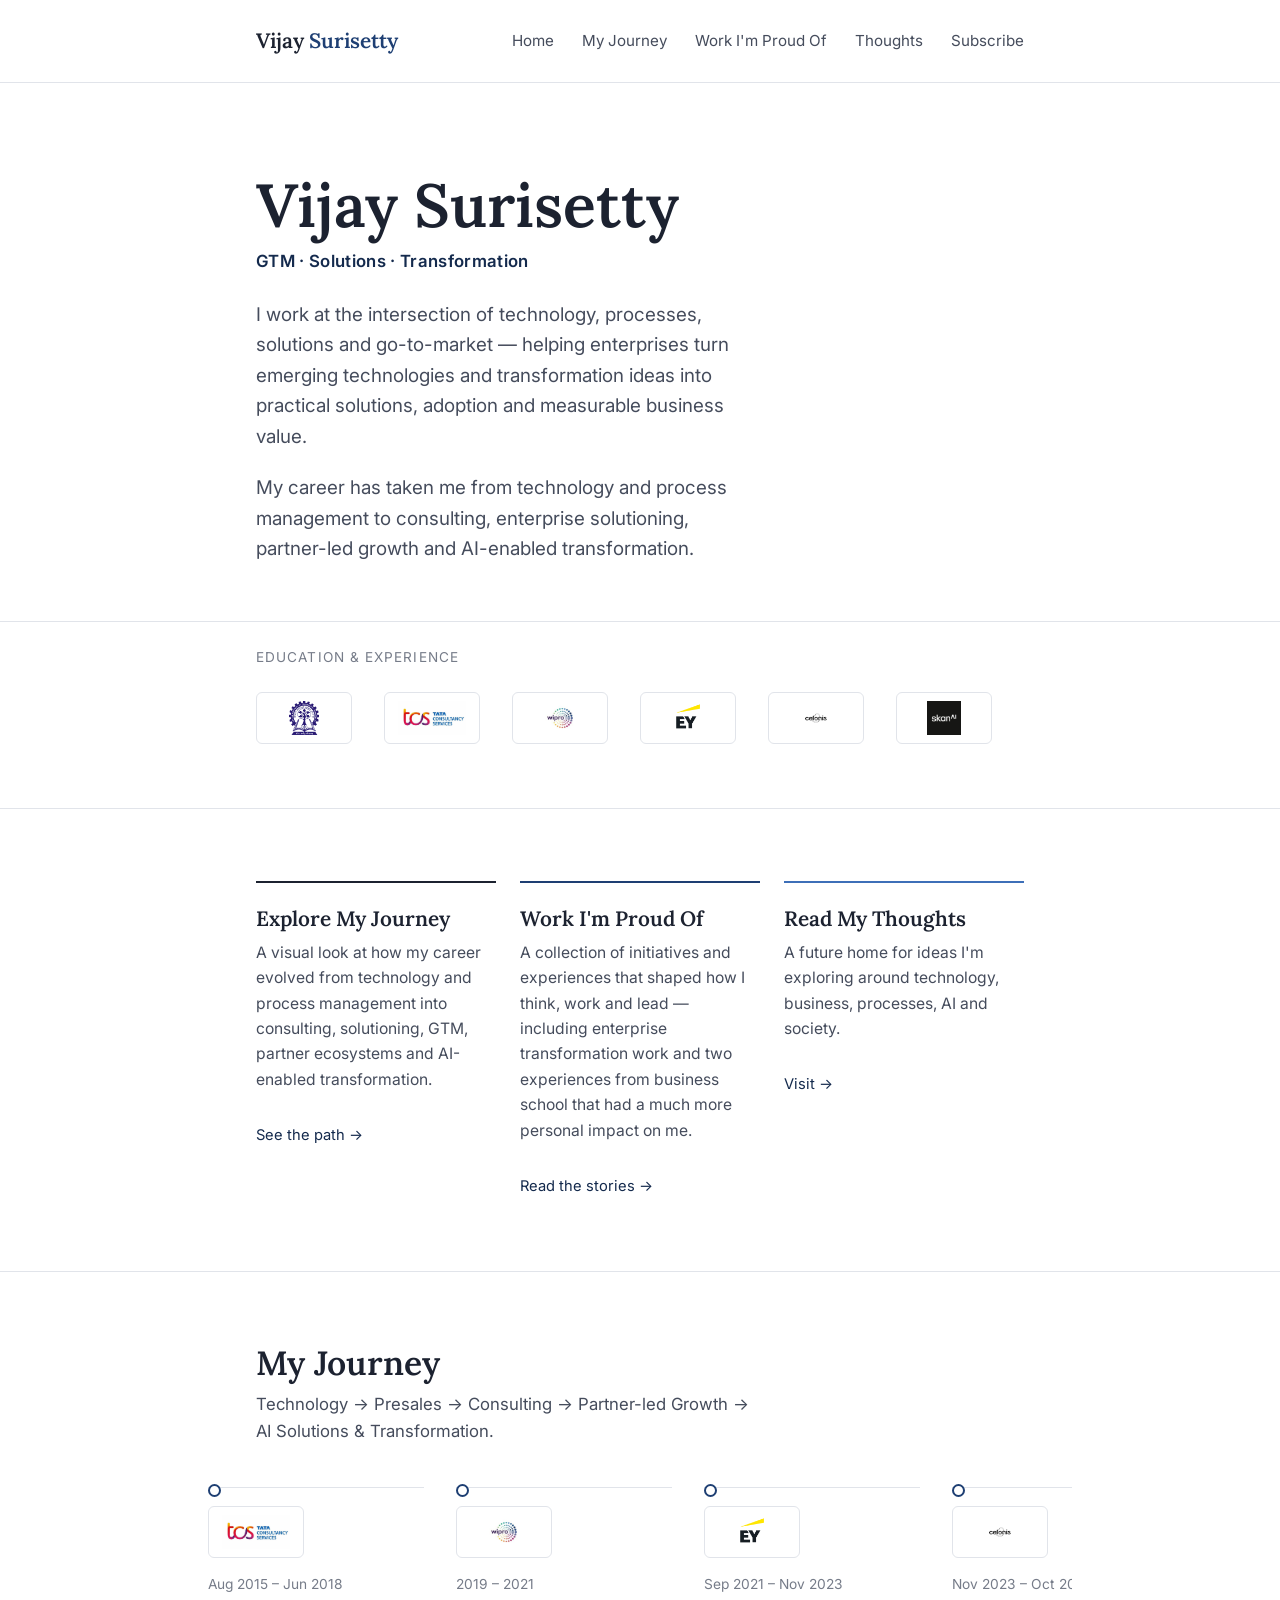
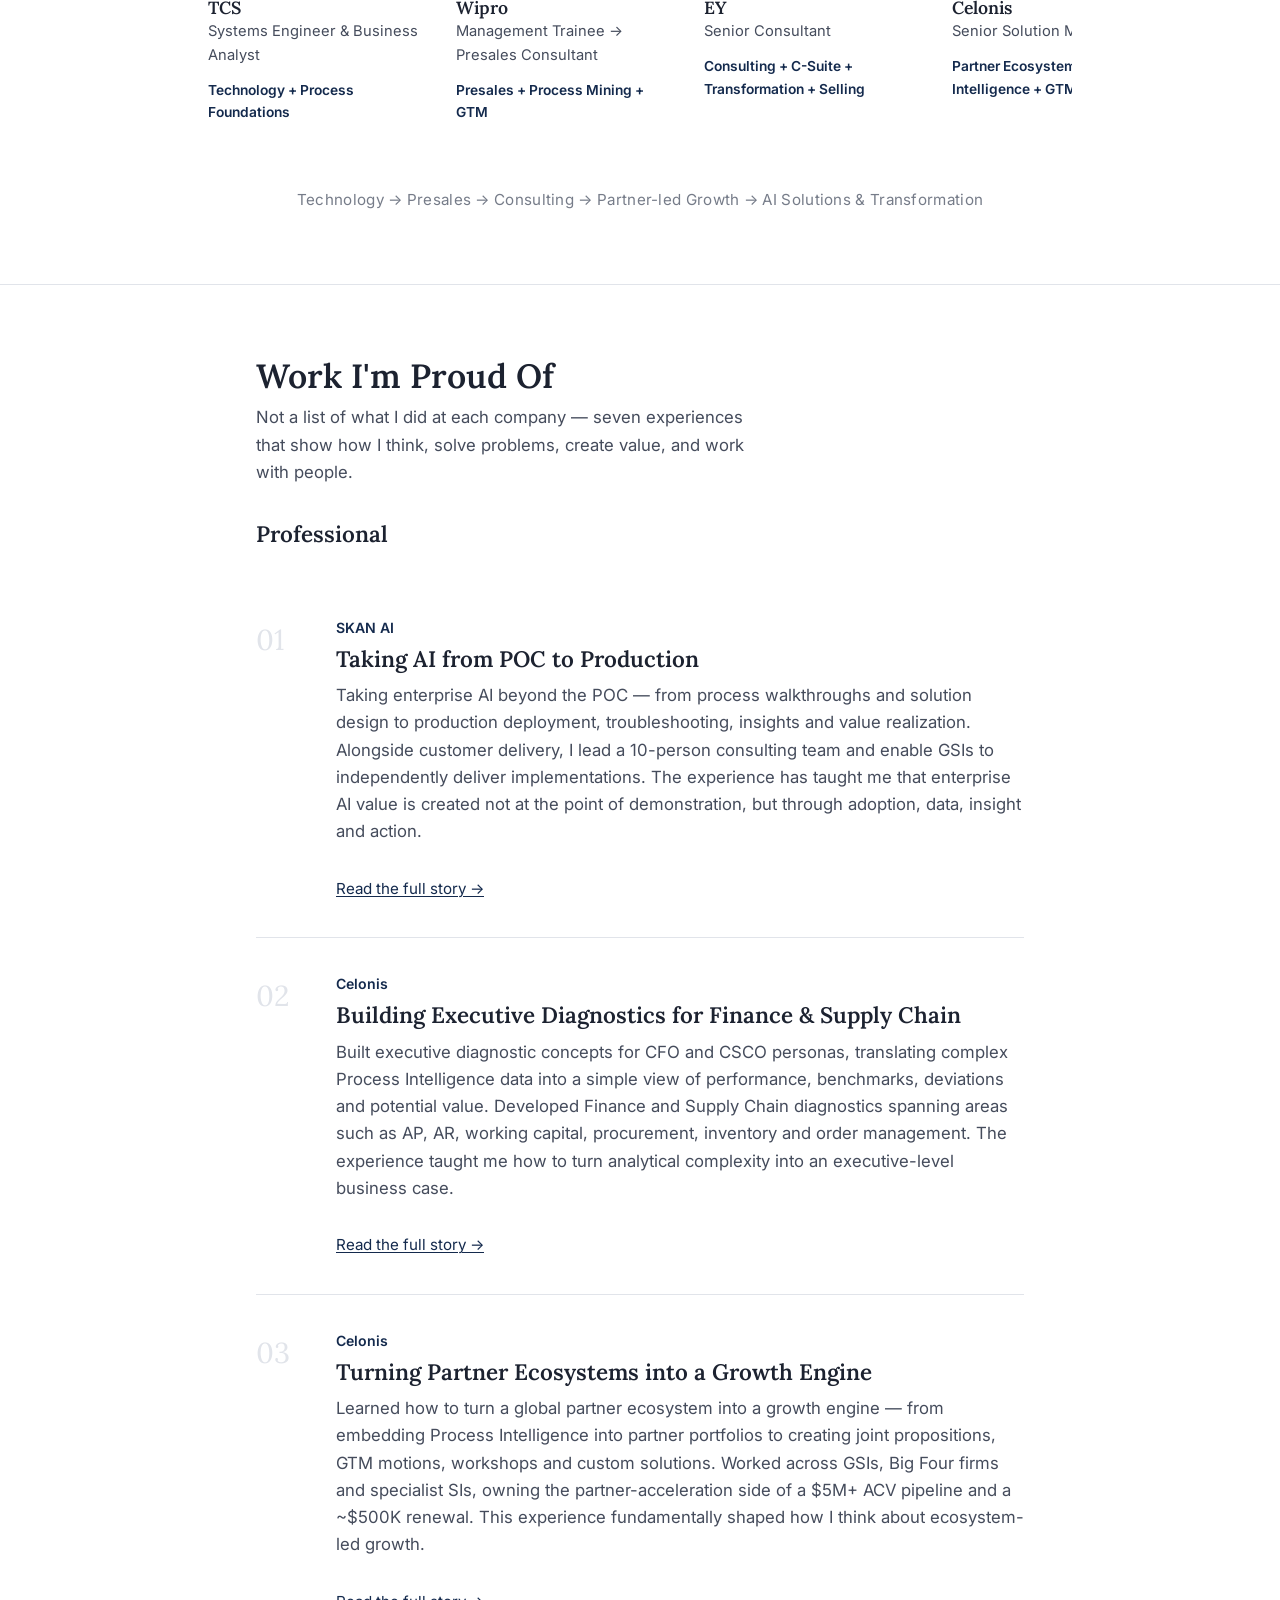
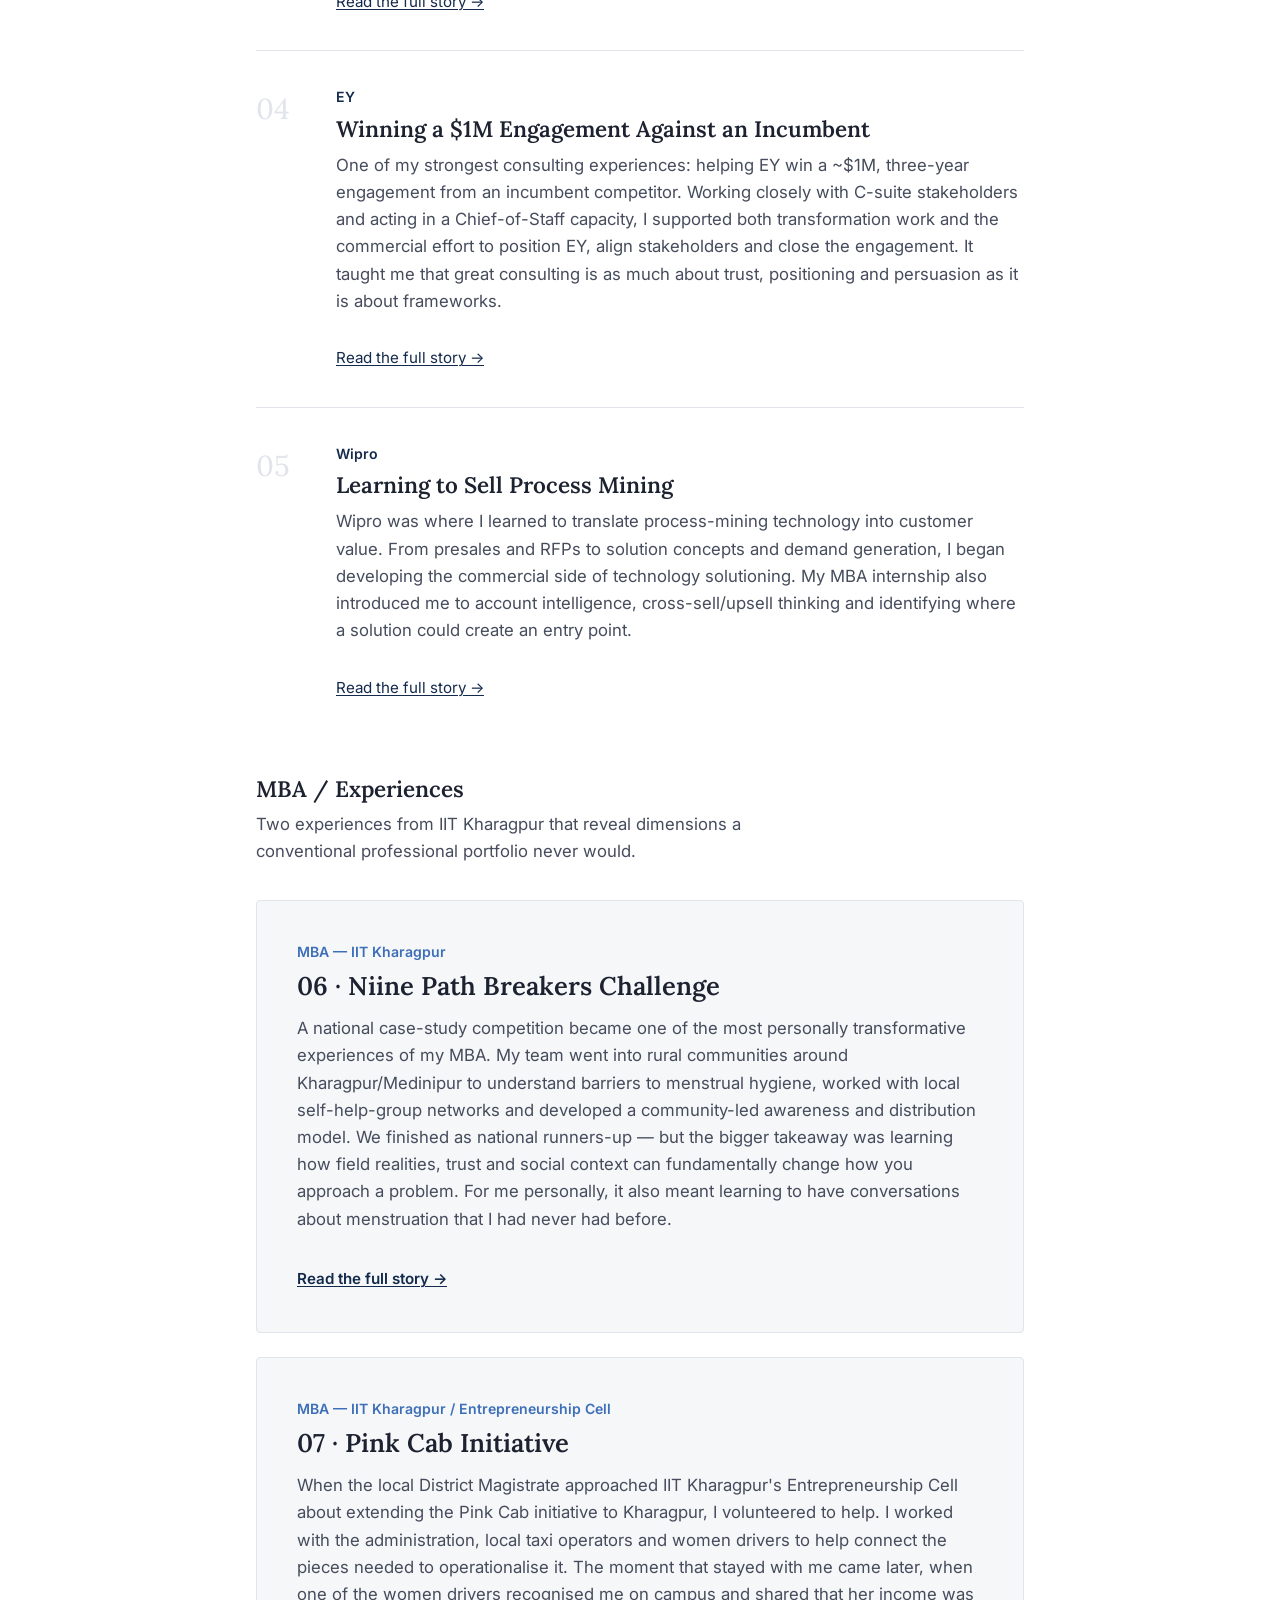
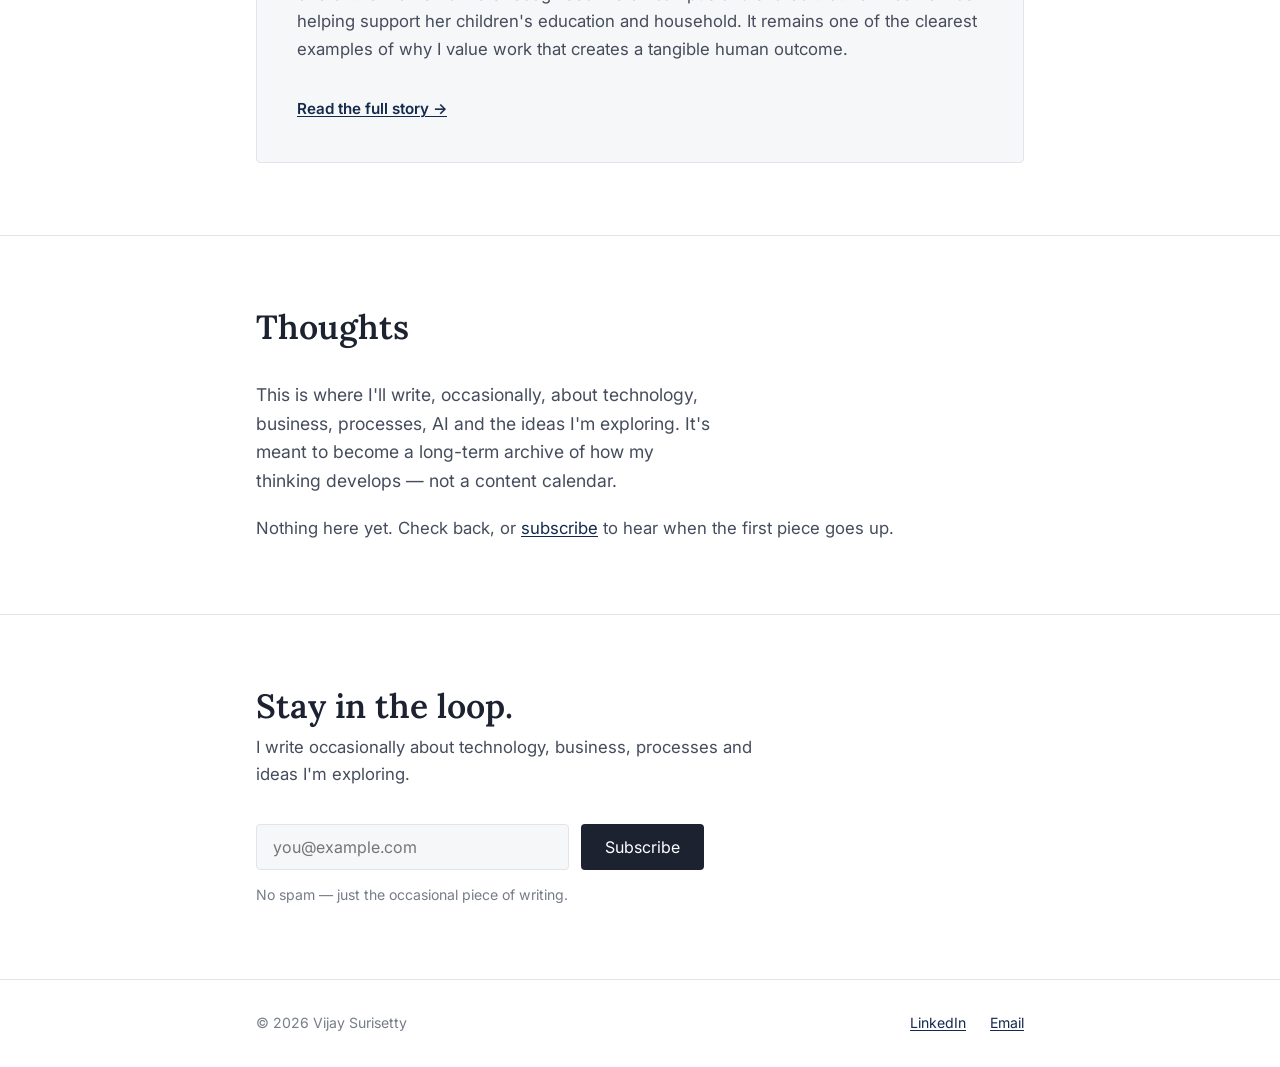
==== index.html @ 9868c96f "Add files via upload" ====
<!DOCTYPE html>
<html lang="en">
<head>
<meta charset="UTF-8">
<meta name="viewport" content="width=device-width, initial-scale=1.0">
<title>Vijay Surisetty — GTM · Solutions · Transformation</title>
<meta name="description" content="Vijay Surisetty — working at the intersection of technology, processes, solutions and go-to-market.">
<link rel="preconnect" href="https://fonts.googleapis.com">
<link rel="preconnect" href="https://fonts.gstatic.com" crossorigin>
<link href="https://fonts.googleapis.com/css2?family=Lora:ital,wght@0,400;0,500;0,600;1,500&family=Inter:wght@400;500;600&display=swap" rel="stylesheet">
<link rel="stylesheet" href="css/style.css">
</head>
<body>

<header class="site-header">
  <div class="wrap">
    <a href="#top" class="brand">Vijay <span class="accent">Surisetty</span></a>
    <button class="nav-toggle" aria-label="Toggle navigation" aria-expanded="false">Menu</button>
    <ul class="nav-links">
      <li><a href="#top">Home</a></li>
      <li><a href="#journey">My Journey</a></li>
      <li><a href="#work">Work I'm Proud Of</a></li>
      <li><a href="#thoughts">Thoughts</a></li>
      <li><a href="#subscribe">Subscribe</a></li>
    </ul>
  </div>
</header>

<main>

  <!-- ===================== HOME ===================== -->
  <section class="hero" id="top">
    <div class="wrap">
      <h1 class="hero-name">Vijay Surisetty</h1>
      <p class="hero-position">GTM · Solutions · Transformation</p>
      <p class="hero-lede">I work at the intersection of technology, processes, solutions and go-to-market — helping enterprises turn emerging technologies and transformation ideas into practical solutions, adoption and measurable business value.</p>
      <p class="hero-lede" style="margin-top: 1rem;">My career has taken me from technology and process management to consulting, enterprise solutioning, partner-led growth and AI-enabled transformation.</p>
    </div>
  </section>

  <section class="logo-strip">
    <div class="wrap">
      <p class="label">Education &amp; Experience</p>
      <div class="logo-strip-row">
        <div class="logo-chip"><div class="logo-tile"><img src="assets/logos/iitkgp.png" alt="IIT Kharagpur logo"></div></div>
        <div class="logo-chip"><div class="logo-tile"><img src="assets/logos/tcs.png" alt="TCS logo"></div></div>
        <div class="logo-chip"><div class="logo-tile"><img src="assets/logos/wipro.png" alt="Wipro logo"></div></div>
        <div class="logo-chip"><div class="logo-tile"><img src="assets/logos/ey.png" alt="EY logo"></div></div>
        <div class="logo-chip"><div class="logo-tile"><img src="assets/logos/celonis.png" alt="Celonis logo"></div></div>
        <div class="logo-chip"><div class="logo-tile"><img src="assets/logos/skan.png" alt="SKAN AI logo"></div></div>
      </div>
    </div>
  </section>

  <section id="pathways">
    <div class="wrap">
      <div class="pathways">
        <a href="#journey" class="pathway-card">
          <h3>Explore My Journey</h3>
          <p>A visual look at how my career evolved from technology and process management into consulting, solutioning, GTM, partner ecosystems and AI-enabled transformation.</p>
          <span class="go">See the path →</span>
        </a>
        <a href="#work" class="pathway-card">
          <h3>Work I'm Proud Of</h3>
          <p>A collection of initiatives and experiences that shaped how I think, work and lead — including enterprise transformation work and two experiences from business school that had a much more personal impact on me.</p>
          <span class="go">Read the stories →</span>
        </a>
        <a href="#thoughts" class="pathway-card">
          <h3>Read My Thoughts</h3>
          <p>A future home for ideas I'm exploring around technology, business, processes, AI and society.</p>
          <span class="go">Visit →</span>
        </a>
      </div>
    </div>
  </section>

  <!-- ===================== MY JOURNEY ===================== -->
  <section id="journey">
    <div class="wrap">
      <div class="section-head">
        <h2>My Journey</h2>
        <p class="sub">Technology → Presales → Consulting → Partner-led Growth → AI Solutions &amp; Transformation.</p>
      </div>

      <div class="journey-track">

        <div class="milestone">
          <div class="logo-tile"><img src="assets/logos/tcs.png" alt="TCS logo"></div>
          <div class="when">Aug 2015 – Jun 2018</div>
          <h3>TCS</h3>
          <div class="role">Systems Engineer &amp; Business Analyst</div>
          <div class="theme">Technology + Process Foundations</div>
        </div>

        <div class="milestone">
          <div class="logo-tile"><img src="assets/logos/wipro.png" alt="Wipro logo"></div>
          <div class="when">2019 – 2021</div>
          <h3>Wipro</h3>
          <div class="role">Management Trainee → Presales Consultant</div>
          <div class="theme">Presales + Process Mining + GTM</div>
        </div>

        <div class="milestone">
          <div class="logo-tile"><img src="assets/logos/ey.png" alt="EY logo"></div>
          <div class="when">Sep 2021 – Nov 2023</div>
          <h3>EY</h3>
          <div class="role">Senior Consultant</div>
          <div class="theme">Consulting + C-Suite + Transformation + Selling</div>
        </div>

        <div class="milestone">
          <div class="logo-tile"><img src="assets/logos/celonis.png" alt="Celonis logo"></div>
          <div class="when">Nov 2023 – Oct 2025</div>
          <h3>Celonis</h3>
          <div class="role">Senior Solution Manager</div>
          <div class="theme">Partner Ecosystems + Process Intelligence + GTM</div>
        </div>

        <div class="milestone">
          <div class="logo-tile"><img src="assets/logos/skan.png" alt="SKAN AI logo"></div>
          <div class="when">Oct 2025 – Present</div>
          <h3>SKAN AI</h3>
          <div class="role">Manager, Professional Services</div>
          <div class="theme">AI Solutions + Enterprise Deployment + Value Realization + Leadership</div>
        </div>

      </div>
      <p class="journey-arrow">Technology → Presales → Consulting → Partner-led Growth → AI Solutions &amp; Transformation</p>
    </div>
  </section>

  <!-- ===================== WORK I'M PROUD OF ===================== -->
  <section id="work">
    <div class="wrap">
      <div class="section-head">
        <h2>Work I'm Proud Of</h2>
        <p class="sub">Not a list of what I did at each company — seven experiences that show how I think, solve problems, create value, and work with people.</p>
      </div>

      <div class="section-head">
        <h2 style="font-size: 1.4rem;">Professional</h2>
      </div>

      <div class="work-list">

        <div class="work-row">
          <div class="num">01</div>
          <div>
            <div class="ctx">SKAN AI</div>
            <h3>Taking AI from POC to Production</h3>
            <p>Taking enterprise AI beyond the POC — from process walkthroughs and solution design to production deployment, troubleshooting, insights and value realization. Alongside customer delivery, I lead a 10-person consulting team and enable GSIs to independently deliver implementations. The experience has taught me that enterprise AI value is created not at the point of demonstration, but through adoption, data, insight and action.</p>
            <a class="read-more" href="work/ai-poc-to-production.html">Read the full story →</a>
          </div>
        </div>

        <div class="work-row">
          <div class="num">02</div>
          <div>
            <div class="ctx">Celonis</div>
            <h3>Building Executive Diagnostics for Finance &amp; Supply Chain</h3>
            <p>Built executive diagnostic concepts for CFO and CSCO personas, translating complex Process Intelligence data into a simple view of performance, benchmarks, deviations and potential value. Developed Finance and Supply Chain diagnostics spanning areas such as AP, AR, working capital, procurement, inventory and order management. The experience taught me how to turn analytical complexity into an executive-level business case.</p>
            <a class="read-more" href="work/executive-diagnostics.html">Read the full story →</a>
          </div>
        </div>

        <div class="work-row">
          <div class="num">03</div>
          <div>
            <div class="ctx">Celonis</div>
            <h3>Turning Partner Ecosystems into a Growth Engine</h3>
            <p>Learned how to turn a global partner ecosystem into a growth engine — from embedding Process Intelligence into partner portfolios to creating joint propositions, GTM motions, workshops and custom solutions. Worked across GSIs, Big Four firms and specialist SIs, owning the partner-acceleration side of a $5M+ ACV pipeline and a ~$500K renewal. This experience fundamentally shaped how I think about ecosystem-led growth.</p>
            <a class="read-more" href="work/partner-ecosystems.html">Read the full story →</a>
          </div>
        </div>

        <div class="work-row">
          <div class="num">04</div>
          <div>
            <div class="ctx">EY</div>
            <h3>Winning a $1M Engagement Against an Incumbent</h3>
            <p>One of my strongest consulting experiences: helping EY win a ~$1M, three-year engagement from an incumbent competitor. Working closely with C-suite stakeholders and acting in a Chief-of-Staff capacity, I supported both transformation work and the commercial effort to position EY, align stakeholders and close the engagement. It taught me that great consulting is as much about trust, positioning and persuasion as it is about frameworks.</p>
            <a class="read-more" href="work/million-dollar-engagement.html">Read the full story →</a>
          </div>
        </div>

        <div class="work-row">
          <div class="num">05</div>
          <div>
            <div class="ctx">Wipro</div>
            <h3>Learning to Sell Process Mining</h3>
            <p>Wipro was where I learned to translate process-mining technology into customer value. From presales and RFPs to solution concepts and demand generation, I began developing the commercial side of technology solutioning. My MBA internship also introduced me to account intelligence, cross-sell/upsell thinking and identifying where a solution could create an entry point.</p>
            <a class="read-more" href="work/selling-process-mining.html">Read the full story →</a>
          </div>
        </div>

      </div>

      <div class="section-head" style="margin-top: 2.5rem;">
        <h2 style="font-size: 1.4rem;">MBA / Experiences</h2>
        <p class="sub">Two experiences from IIT Kharagpur that reveal dimensions a conventional professional portfolio never would.</p>
      </div>

      <div class="work-mba">
        <div class="ctx">MBA — IIT Kharagpur</div>
        <h3>06 · Niine Path Breakers Challenge</h3>
        <p>A national case-study competition became one of the most personally transformative experiences of my MBA. My team went into rural communities around Kharagpur/Medinipur to understand barriers to menstrual hygiene, worked with local self-help-group networks and developed a community-led awareness and distribution model. We finished as national runners-up — but the bigger takeaway was learning how field realities, trust and social context can fundamentally change how you approach a problem. For me personally, it also meant learning to have conversations about menstruation that I had never had before.</p>
        <a class="read-more" href="work/niine-path-breakers.html">Read the full story →</a>
      </div>

      <div class="work-mba">
        <div class="ctx">MBA — IIT Kharagpur / Entrepreneurship Cell</div>
        <h3>07 · Pink Cab Initiative</h3>
        <p>When the local District Magistrate approached IIT Kharagpur's Entrepreneurship Cell about extending the Pink Cab initiative to Kharagpur, I volunteered to help. I worked with the administration, local taxi operators and women drivers to help connect the pieces needed to operationalise it. The moment that stayed with me came later, when one of the women drivers recognised me on campus and shared that her income was helping support her children's education and household. It remains one of the clearest examples of why I value work that creates a tangible human outcome.</p>
        <a class="read-more" href="work/pink-cab-initiative.html">Read the full story →</a>
      </div>
    </div>
  </section>

  <!-- ===================== THOUGHTS ===================== -->
  <section id="thoughts">
    <div class="wrap">
      <div class="section-head">
        <h2>Thoughts</h2>
      </div>
      <div class="thoughts-empty measure">
        <p class="hero-lede" style="font-size: 1.1rem;">This is where I'll write, occasionally, about technology, business, processes, AI and the ideas I'm exploring. It's meant to become a long-term archive of how my thinking develops — not a content calendar.</p>
        <p>Nothing here yet. Check back, or <a href="#subscribe">subscribe</a> to hear when the first piece goes up.</p>
      </div>
    </div>
  </section>

  <!-- ===================== SUBSCRIBE ===================== -->
  <section id="subscribe">
    <div class="wrap">
      <div class="section-head">
        <h2>Stay in the loop.</h2>
        <p class="sub">I write occasionally about technology, business, processes and ideas I'm exploring.</p>
      </div>

      <!-- Placeholder form: needs a real backend (Formspree / Buttondown) to collect emails on a static site. -->
      <form class="subscribe-form" action="#" method="post">
        <input type="email" name="email" placeholder="you@example.com" required aria-label="Email address">
        <button type="submit">Subscribe</button>
      </form>
      <p class="form-note">No spam — just the occasional piece of writing.</p>
    </div>
  </section>

</main>

<footer class="site-footer">
  <div class="wrap">
    <span>© <span id="year"></span> Vijay Surisetty</span>
    <div class="footer-links">
      <a href="https://www.linkedin.com/in/surisettyvijay/">LinkedIn</a>
      <a href="mailto:you@example.com">Email</a>
    </div>
  </div>
</footer>

<script src="js/main.js"></script>
<script>document.getElementById("year").textContent = new Date().getFullYear();</script>
</body>
</html>
---- css/style.css ----
/* ============================================
   Design tokens
   ============================================ */
:root {
  --paper: #FFFFFF;
  --paper-raised: #F6F7F9;
  --ink: #1C2230;
  --ink-soft: #454C5C;
  --muted: #767C89;
  --line: #E1E4EA;
  --rust: #1E3F73;
  --rust-deep: #142A4D;
  --gold: #3D6FB8;

  --serif: "Lora", Georgia, "Times New Roman", serif;
  --sans: "Inter", -apple-system, BlinkMacSystemFont, "Segoe UI", sans-serif;

  --measure: 46rem;
  --gutter: clamp(1.25rem, 4vw, 3rem);
}

* { box-sizing: border-box; }
html { scroll-behavior: smooth; }

@media (prefers-reduced-motion: reduce) {
  html { scroll-behavior: auto; }
  * { animation-duration: 0.01ms !important; transition-duration: 0.01ms !important; }
}

body {
  margin: 0;
  background: var(--paper);
  color: var(--ink);
  font-family: var(--sans);
  font-size: 1.05rem;
  line-height: 1.62;
  -webkit-font-smoothing: antialiased;
}

a { color: var(--rust-deep); text-decoration-thickness: 1px; text-underline-offset: 2px; }
a:hover { color: var(--rust); }
a:focus-visible, button:focus-visible { outline: 2px solid var(--rust); outline-offset: 3px; }
img { max-width: 100%; display: block; }

h1, h2, h3 {
  font-family: var(--serif);
  color: var(--ink);
  line-height: 1.12;
  margin: 0;
  font-weight: 600;
}

p { margin: 0 0 1.1em; }
p:last-child { margin-bottom: 0; }

.wrap { max-width: 54rem; margin: 0 auto; padding: 0 var(--gutter); }
.measure { max-width: var(--measure); }

/* ============================================
   Header / nav
   ============================================ */
.site-header {
  padding: 1.5rem 0; border-bottom: 1px solid var(--line);
  position: sticky; top: 0; z-index: 20; background: var(--paper);
}
.site-header .wrap { display: flex; align-items: center; justify-content: space-between; gap: 1rem; }

.brand { font-family: var(--serif); font-size: 1.3rem; font-weight: 600; color: var(--ink); text-decoration: none; }
.brand .accent { color: var(--rust); }

.nav-links { display: flex; gap: 1.75rem; list-style: none; margin: 0; padding: 0; }
.nav-links a { color: var(--ink-soft); text-decoration: none; font-size: 0.95rem; }
.nav-links a:hover, .nav-links a[aria-current="page"] { color: var(--rust-deep); }

.nav-toggle {
  display: none; background: none; border: 1px solid var(--line); border-radius: 4px;
  padding: 0.4rem 0.6rem; font-size: 0.9rem; font-family: var(--sans); color: var(--ink);
}

@media (max-width: 680px) {
  .nav-toggle { display: inline-block; }
  .nav-links {
    position: absolute; top: 100%; left: 0; right: 0; background: var(--paper-raised);
    border-bottom: 1px solid var(--line); flex-direction: column; gap: 0; padding: 0.5rem 0; display: none;
  }
  .nav-links.open { display: flex; }
  .nav-links li { padding: 0.6rem var(--gutter); border-top: 1px solid var(--line); }
  .nav-links li:first-child { border-top: none; }
  .site-header { position: relative; }
}

/* ============================================
   Hero
   ============================================ */
.hero { padding: clamp(3rem, 8vw, 5.5rem) 0 clamp(2rem, 5vw, 3.5rem); }
.hero-name { font-size: clamp(2.4rem, 6vw, 3.8rem); }
.hero-position {
  margin-top: 0.6rem; font-size: 1.05rem; letter-spacing: 0.02em; color: var(--rust-deep); font-weight: 600;
}
.hero-lede { margin-top: 1.5rem; font-size: 1.18rem; color: var(--ink-soft); max-width: 42ch; }

/* ============================================
   Logo strip (credibility row)
   ============================================ */
.logo-strip { padding: 1.5rem 0 clamp(2.5rem, 6vw, 4rem); }
.logo-strip .label {
  font-size: 0.85rem; color: var(--muted); text-transform: uppercase; letter-spacing: 0.08em;
  margin-bottom: 1.5rem;
}
.logo-strip-row { display: flex; flex-wrap: wrap; align-items: center; gap: 1.5rem 2rem; }

/* ============================================
   Pathways (homepage)
   ============================================ */
.pathways { display: grid; grid-template-columns: repeat(3, 1fr); gap: 1.5rem; }
@media (max-width: 800px) { .pathways { grid-template-columns: 1fr; } }

.pathway-card {
  display: block; text-decoration: none; color: inherit;
  border-top: 2px solid var(--ink); padding: 1.5rem 0 0;
}
.pathway-card:nth-child(2) { border-top-color: var(--rust); }
.pathway-card:nth-child(3) { border-top-color: var(--gold); }
.pathway-card h3 { font-size: 1.3rem; margin-bottom: 0.6rem; }
.pathway-card p { color: var(--ink-soft); font-size: 0.98rem; }
.pathway-card .go { display: inline-block; margin-top: 0.9rem; font-size: 0.92rem; color: var(--rust-deep); }
.pathway-card:hover h3 { color: var(--rust-deep); }

/* ============================================
   Section rhythm
   ============================================ */
section { padding: clamp(2.5rem, 6vw, 4.5rem) 0; scroll-margin-top: 5rem; }
section + section { border-top: 1px solid var(--line); }

.section-head { margin-bottom: 2.2rem; }
.section-head h2 { font-size: clamp(1.6rem, 3vw, 2.1rem); }
.section-head .sub { margin-top: 0.6rem; color: var(--ink-soft); font-size: 1.05rem; max-width: 46ch; }

/* ============================================
   Journey — horizontal pathway
   ============================================ */
.journey-track {
  display: flex; gap: 0; overflow-x: auto; padding-bottom: 1.5rem; margin: 0 calc(var(--gutter) * -1);
  padding-left: var(--gutter); padding-right: var(--gutter); scroll-snap-type: x proximity;
}
.journey-track::-webkit-scrollbar { height: 6px; }
.journey-track::-webkit-scrollbar-thumb { background: var(--line); border-radius: 3px; }

.milestone {
  flex: 0 0 15.5rem; scroll-snap-align: start; position: relative; padding-top: 1.6rem; padding-right: 2rem;
}
.milestone::before {
  content: ""; position: absolute; top: 0.42rem; left: 0; right: 2rem; height: 1px; background: var(--line);
}
.milestone::after {
  content: ""; position: absolute; top: 0.22rem; left: 0; width: 9px; height: 9px; border-radius: 50%;
  background: var(--paper); border: 2px solid var(--rust);
}
.milestone:last-child { padding-right: 0; }
.milestone:last-child::before { right: 0; }

.logo-tile {
  display: flex; align-items: center; justify-content: center;
  width: 6rem; height: 3.25rem; background: #fff; border: 1px solid var(--line);
  border-radius: 6px; padding: 0.5rem; flex-shrink: 0;
}
.logo-tile img { max-width: 100%; max-height: 100%; object-fit: contain; }

.logo-chip { display: flex; align-items: center; gap: 0.85rem; }
.logo-chip .name { font-size: 0.92rem; color: var(--ink-soft); }
.milestone .logo-tile { margin-bottom: 0.9rem; }
.milestone .when { color: var(--muted); font-size: 0.86rem; margin-bottom: 0.2rem; }
.milestone h3 { font-size: 1.1rem; }
.milestone .role { color: var(--ink-soft); font-size: 0.92rem; margin-top: 0.15rem; }
.milestone .theme {
  margin-top: 0.7rem; font-size: 0.86rem; color: var(--rust-deep); font-weight: 600;
}

.journey-arrow {
  margin-top: 2.5rem; text-align: center; color: var(--muted); font-size: 0.95rem; letter-spacing: 0.02em;
}

/* ============================================
   Work — overview cards
   ============================================ */
.work-list { display: flex; flex-direction: column; }
.work-row {
  display: grid; grid-template-columns: 3.5rem 1fr; gap: 1.5rem; padding: 2.2rem 0; border-top: 1px solid var(--line);
}
.work-row:first-child { border-top: none; }
.work-row .num { font-family: var(--serif); font-size: 1.8rem; color: var(--line); }
.work-row .ctx { font-size: 0.88rem; color: var(--rust-deep); font-weight: 600; margin-bottom: 0.4rem; }
.work-row h3 { font-size: 1.4rem; margin-bottom: 0.7rem; }
.work-row p { color: var(--ink-soft); max-width: var(--measure); }
.work-row .read-more { display: inline-block; margin-top: 0.8rem; font-size: 0.95rem; }

.work-mba {
  margin-top: 1rem; padding: 2.5rem; background: var(--paper-raised); border: 1px solid var(--line); border-radius: 4px;
}
.work-mba + .work-mba { margin-top: 1.5rem; }
.work-mba .ctx { font-size: 0.88rem; color: var(--gold); font-weight: 600; margin-bottom: 0.5rem; }
.work-mba h3 { font-size: 1.6rem; margin-bottom: 0.9rem; }
.work-mba p { color: var(--ink-soft); max-width: var(--measure); }
.work-mba .read-more { display: inline-block; margin-top: 1rem; font-size: 0.95rem; font-weight: 600; }

/* ============================================
   Case study article
   ============================================ */
.article-head { padding: clamp(2.5rem, 6vw, 4rem) 0 1.5rem; }
.article-head .ctx { font-size: 0.9rem; color: var(--rust-deep); font-weight: 600; margin-bottom: 1rem; }
.article-head h1 { font-size: clamp(2rem, 4.5vw, 2.7rem); max-width: 24ch; }

article.body { padding-bottom: 3.5rem; font-size: 1.08rem; }
article.body h2 { font-family: var(--serif); font-size: 1.5rem; margin: 2.4rem 0 0.9rem; color: var(--rust-deep); }
article.body p { color: var(--ink-soft); }
article.body ul { color: var(--ink-soft); padding-left: 1.3rem; }
article.body li { margin-bottom: 0.4rem; }

article.body blockquote {
  margin: 2rem 0; padding-left: 1.3rem; border-left: 3px solid var(--gold);
  color: var(--ink); font-family: var(--serif); font-size: 1.25rem; font-style: italic;
}

.stat-row { display: flex; gap: 2rem; flex-wrap: wrap; margin: 1.8rem 0; }
.stat { min-width: 8rem; }
.stat .n { font-family: var(--serif); font-size: 1.8rem; color: var(--rust-deep); display: block; }
.stat .l { font-size: 0.86rem; color: var(--muted); }

.back-link { margin-top: 3rem; padding-top: 1.5rem; border-top: 1px solid var(--line); font-size: 0.95rem; }

/* ============================================
   Thoughts / Subscribe
   ============================================ */
.thoughts-empty { color: var(--ink-soft); }
.thoughts-empty .measure { margin-bottom: 1.2rem; }

.subscribe-form { display: flex; gap: 0.75rem; margin-top: 1.75rem; max-width: 28rem; flex-wrap: wrap; }
.subscribe-form input[type="email"] {
  flex: 1 1 14rem; padding: 0.75rem 1rem; border: 1px solid var(--line); border-radius: 4px;
  font-family: var(--sans); font-size: 1rem; background: var(--paper-raised); color: var(--ink);
}
.subscribe-form button {
  padding: 0.75rem 1.5rem; border: none; border-radius: 4px; background: var(--ink); color: var(--paper);
  font-family: var(--sans); font-size: 1rem; cursor: pointer;
}
.subscribe-form button:hover { background: var(--rust-deep); }
.form-note { margin-top: 0.9rem; font-size: 0.88rem; color: var(--muted); }

/* ============================================
   Footer
   ============================================ */
.site-footer { border-top: 1px solid var(--line); padding: 2rem 0; color: var(--muted); font-size: 0.88rem; }
.site-footer .wrap { display: flex; justify-content: space-between; gap: 1rem; flex-wrap: wrap; }
.footer-links { display: flex; gap: 1.5rem; }
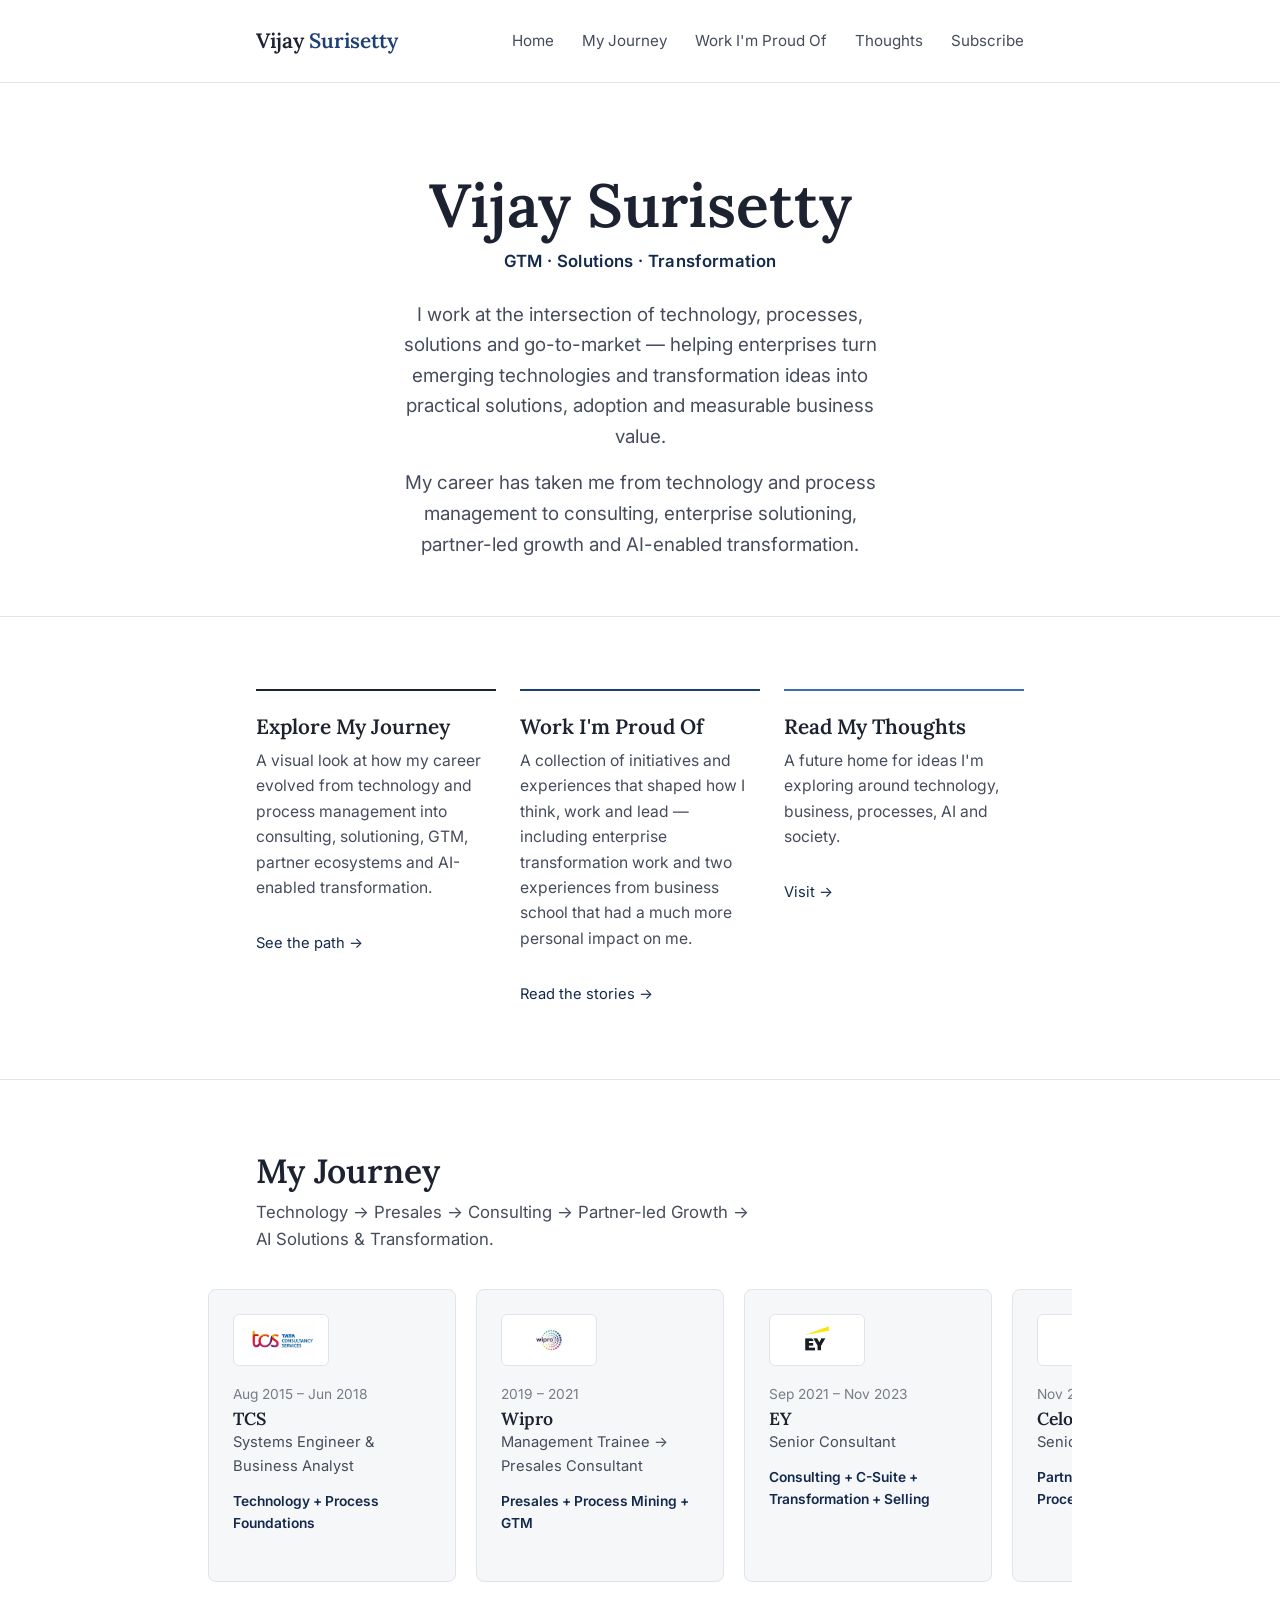
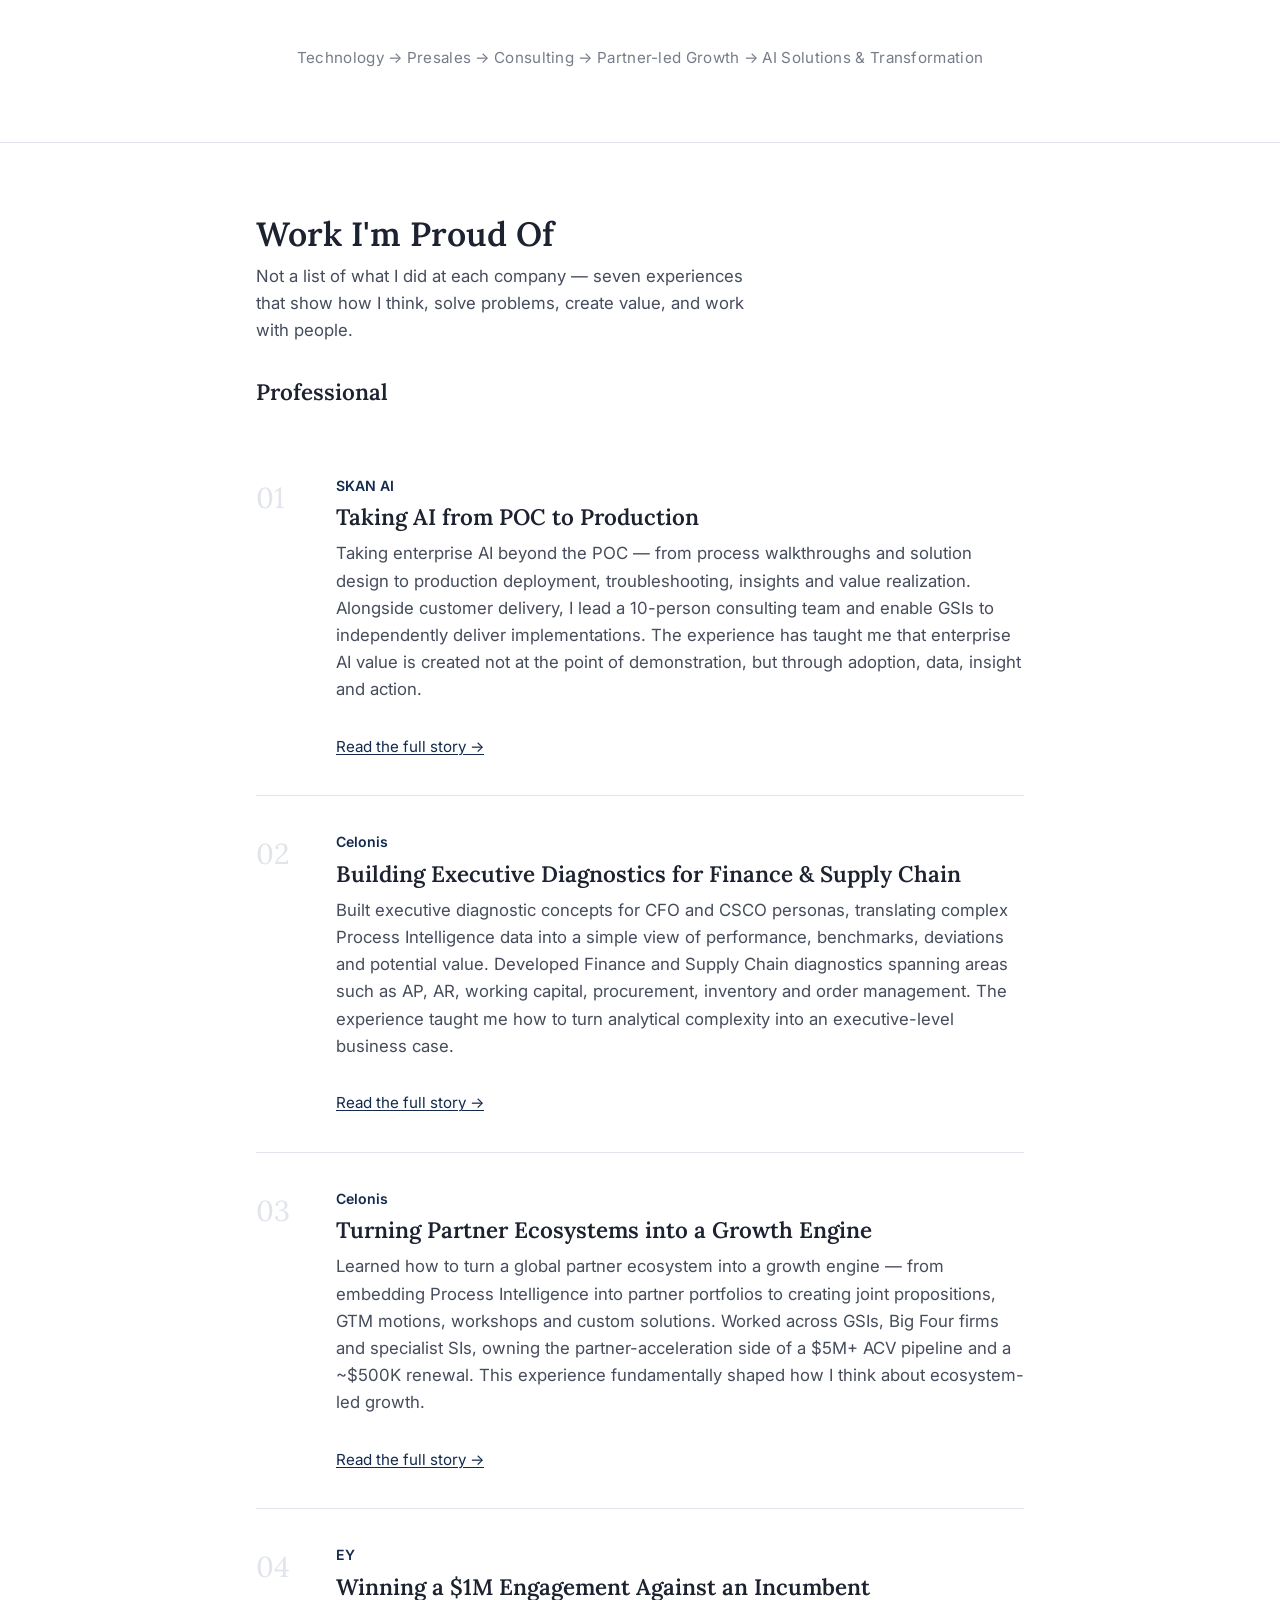
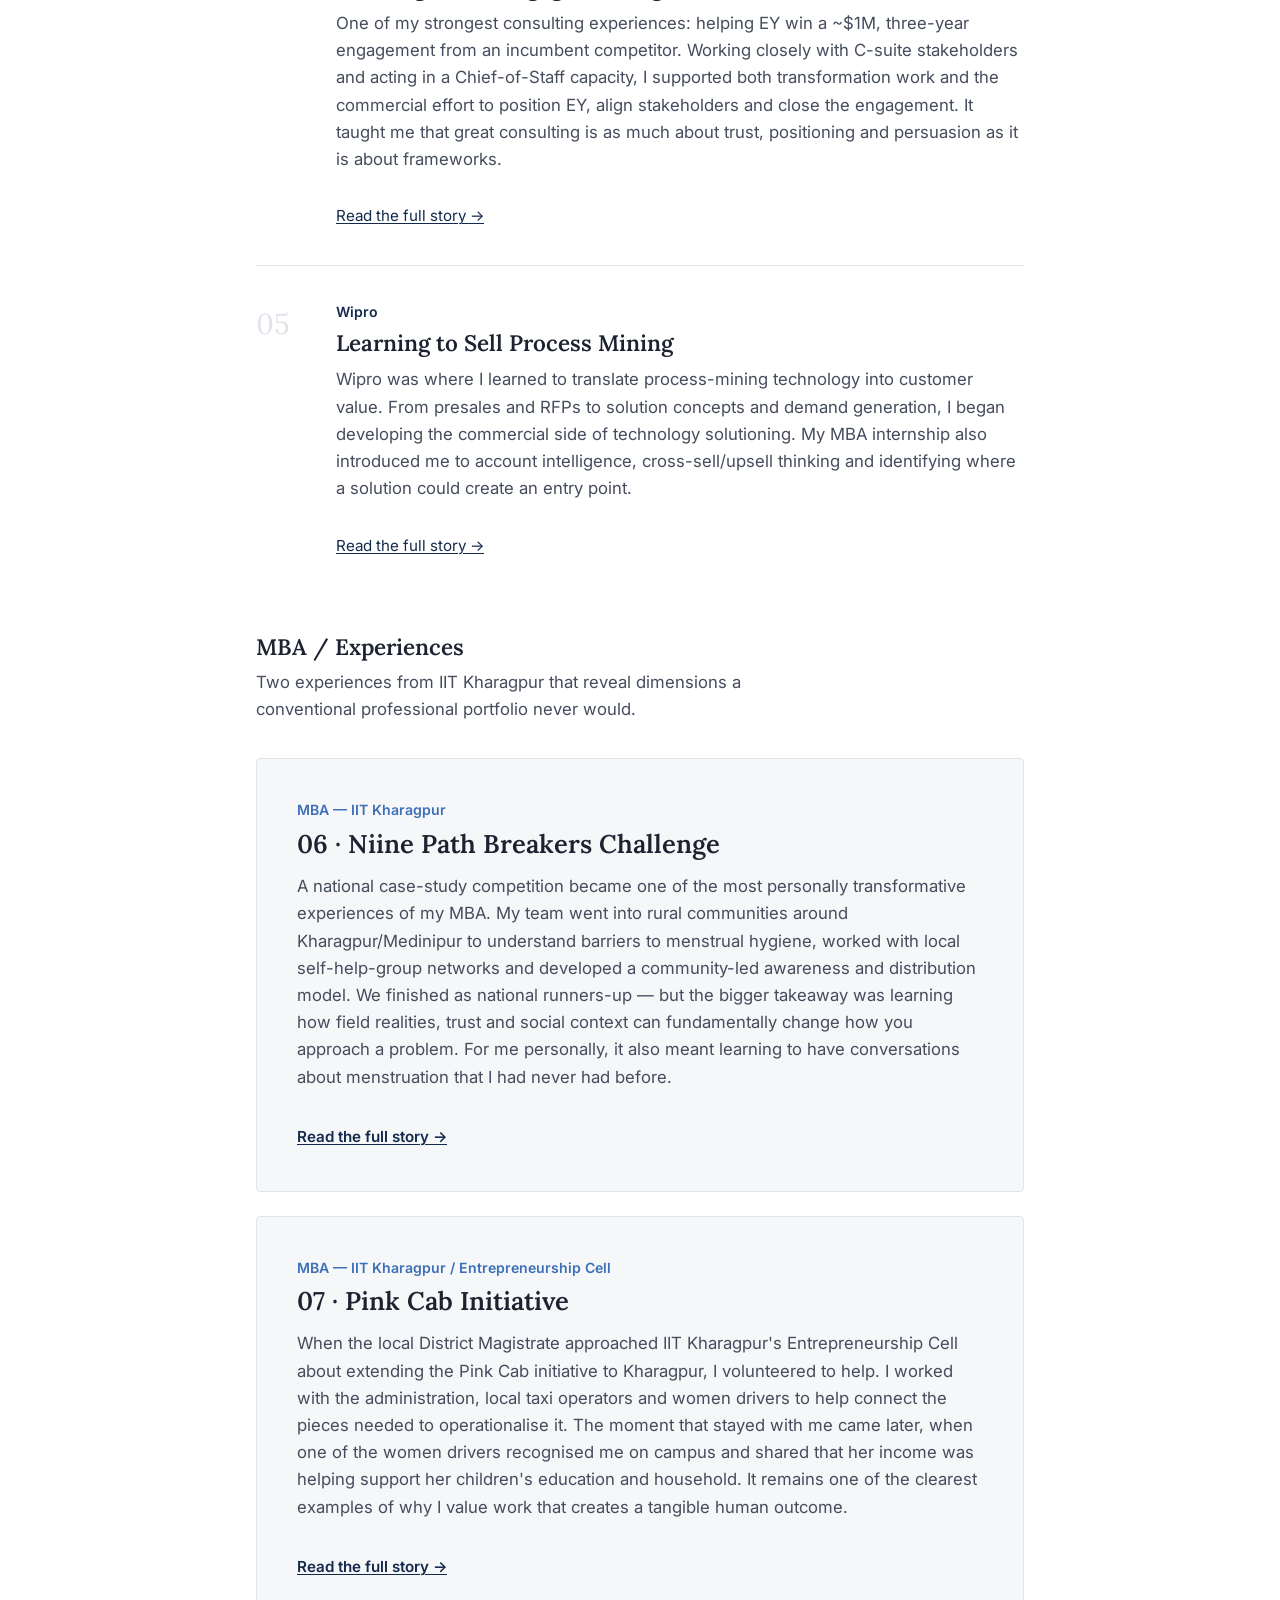
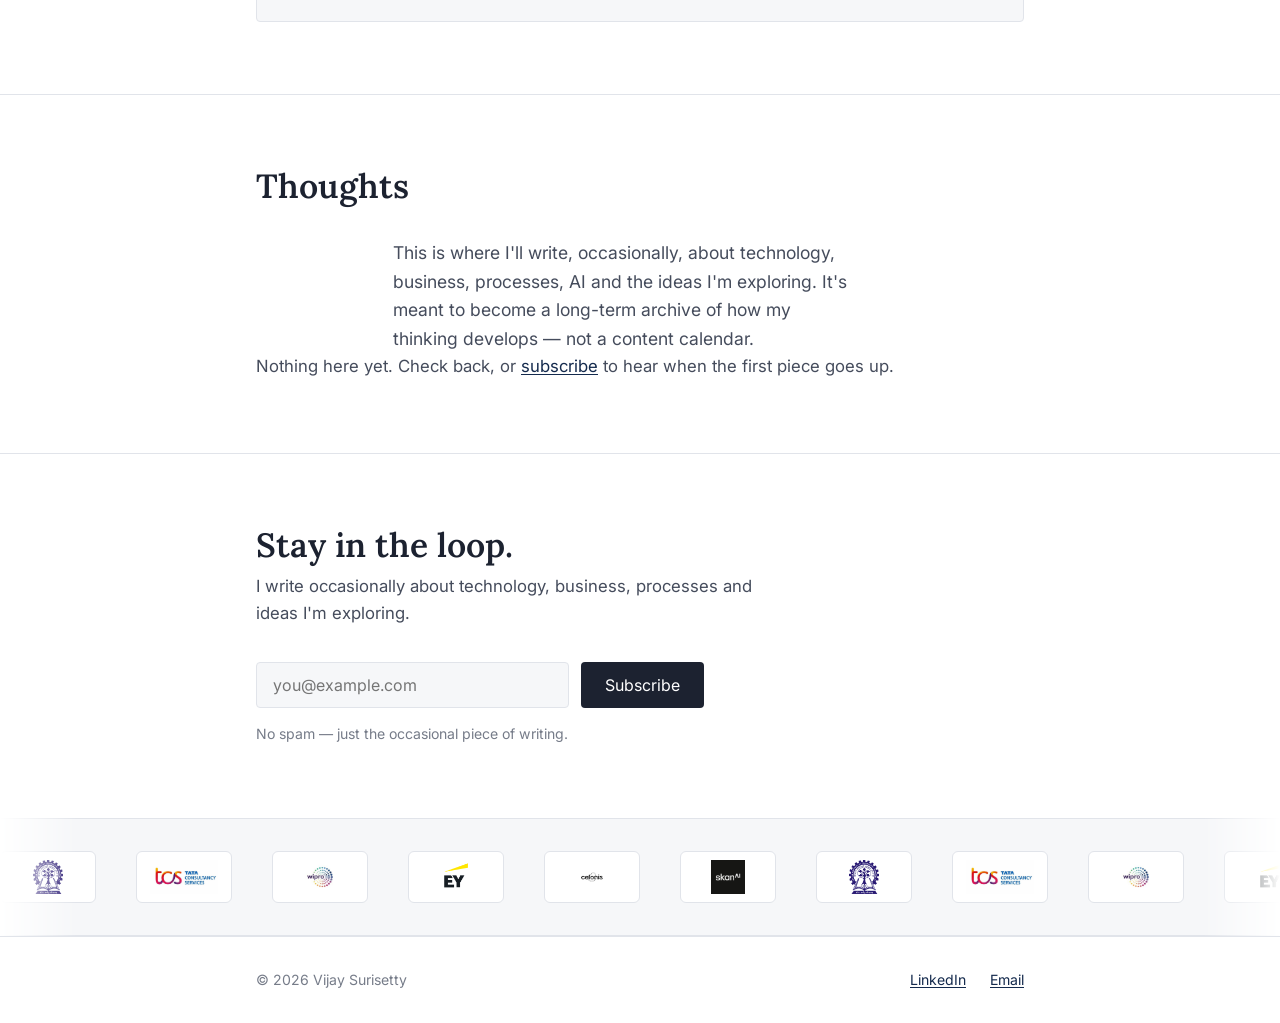
==== commit bc226567: "Add files via upload" ====
--- a/index.html
+++ b/index.html
@@ -35,20 +35,6 @@
       <p class="hero-position">GTM · Solutions · Transformation</p>
       <p class="hero-lede">I work at the intersection of technology, processes, solutions and go-to-market — helping enterprises turn emerging technologies and transformation ideas into practical solutions, adoption and measurable business value.</p>
       <p class="hero-lede" style="margin-top: 1rem;">My career has taken me from technology and process management to consulting, enterprise solutioning, partner-led growth and AI-enabled transformation.</p>
-    </div>
-  </section>
-
-  <section class="logo-strip">
-    <div class="wrap">
-      <p class="label">Education &amp; Experience</p>
-      <div class="logo-strip-row">
-        <div class="logo-chip"><div class="logo-tile"><img src="assets/logos/iitkgp.png" alt="IIT Kharagpur logo"></div></div>
-        <div class="logo-chip"><div class="logo-tile"><img src="assets/logos/tcs.png" alt="TCS logo"></div></div>
-        <div class="logo-chip"><div class="logo-tile"><img src="assets/logos/wipro.png" alt="Wipro logo"></div></div>
-        <div class="logo-chip"><div class="logo-tile"><img src="assets/logos/ey.png" alt="EY logo"></div></div>
-        <div class="logo-chip"><div class="logo-tile"><img src="assets/logos/celonis.png" alt="Celonis logo"></div></div>
-        <div class="logo-chip"><div class="logo-tile"><img src="assets/logos/skan.png" alt="SKAN AI logo"></div></div>
-      </div>
     </div>
   </section>
 
@@ -248,6 +234,24 @@
 
 </main>
 
+<div class="logo-ribbon">
+  <div class="logo-ribbon-track">
+    <div class="logo-tile"><img src="assets/logos/iitkgp.png" alt="IIT Kharagpur logo"></div>
+    <div class="logo-tile"><img src="assets/logos/tcs.png" alt="TCS logo"></div>
+    <div class="logo-tile"><img src="assets/logos/wipro.png" alt="Wipro logo"></div>
+    <div class="logo-tile"><img src="assets/logos/ey.png" alt="EY logo"></div>
+    <div class="logo-tile"><img src="assets/logos/celonis.png" alt="Celonis logo"></div>
+    <div class="logo-tile"><img src="assets/logos/skan.png" alt="SKAN AI logo"></div>
+    <!-- duplicated for a seamless scroll loop -->
+    <div class="logo-tile"><img src="assets/logos/iitkgp.png" alt="" aria-hidden="true"></div>
+    <div class="logo-tile"><img src="assets/logos/tcs.png" alt="" aria-hidden="true"></div>
+    <div class="logo-tile"><img src="assets/logos/wipro.png" alt="" aria-hidden="true"></div>
+    <div class="logo-tile"><img src="assets/logos/ey.png" alt="" aria-hidden="true"></div>
+    <div class="logo-tile"><img src="assets/logos/celonis.png" alt="" aria-hidden="true"></div>
+    <div class="logo-tile"><img src="assets/logos/skan.png" alt="" aria-hidden="true"></div>
+  </div>
+</div>
+
 <footer class="site-footer">
   <div class="wrap">
     <span>© <span id="year"></span> Vijay Surisetty</span>
--- a/css/style.css
+++ b/css/style.css
@@ -92,22 +92,31 @@
 /* ============================================
    Hero
    ============================================ */
-.hero { padding: clamp(3rem, 8vw, 5.5rem) 0 clamp(2rem, 5vw, 3.5rem); }
+.hero { padding: clamp(3rem, 8vw, 5.5rem) 0 clamp(2rem, 5vw, 3.5rem); text-align: center; }
 .hero-name { font-size: clamp(2.4rem, 6vw, 3.8rem); }
 .hero-position {
   margin-top: 0.6rem; font-size: 1.05rem; letter-spacing: 0.02em; color: var(--rust-deep); font-weight: 600;
 }
-.hero-lede { margin-top: 1.5rem; font-size: 1.18rem; color: var(--ink-soft); max-width: 42ch; }
-
-/* ============================================
-   Logo strip (credibility row)
-   ============================================ */
-.logo-strip { padding: 1.5rem 0 clamp(2.5rem, 6vw, 4rem); }
-.logo-strip .label {
-  font-size: 0.85rem; color: var(--muted); text-transform: uppercase; letter-spacing: 0.08em;
-  margin-bottom: 1.5rem;
-}
-.logo-strip-row { display: flex; flex-wrap: wrap; align-items: center; gap: 1.5rem 2rem; }
+.hero-lede { margin: 1.5rem auto 0; font-size: 1.18rem; color: var(--ink-soft); max-width: 42ch; }
+
+/* ============================================
+   Logo ribbon (floats above the footer)
+   ============================================ */
+.logo-ribbon {
+  overflow: hidden; padding: 2rem 0; background: var(--paper-raised);
+  border-top: 1px solid var(--line); border-bottom: 1px solid var(--line);
+  mask-image: linear-gradient(to right, transparent, #000 6%, #000 94%, transparent);
+  -webkit-mask-image: linear-gradient(to right, transparent, #000 6%, #000 94%, transparent);
+}
+.logo-ribbon-track {
+  display: flex; align-items: center; gap: 2.5rem; width: max-content;
+  animation: logo-ribbon-scroll 28s linear infinite;
+}
+.logo-ribbon:hover .logo-ribbon-track { animation-play-state: paused; }
+@keyframes logo-ribbon-scroll {
+  from { transform: translateX(0); }
+  to { transform: translateX(-50%); }
+}
 
 /* ============================================
    Pathways (homepage)
@@ -147,17 +156,10 @@
 .journey-track::-webkit-scrollbar-thumb { background: var(--line); border-radius: 3px; }
 
 .milestone {
-  flex: 0 0 15.5rem; scroll-snap-align: start; position: relative; padding-top: 1.6rem; padding-right: 2rem;
-}
-.milestone::before {
-  content: ""; position: absolute; top: 0.42rem; left: 0; right: 2rem; height: 1px; background: var(--line);
-}
-.milestone::after {
-  content: ""; position: absolute; top: 0.22rem; left: 0; width: 9px; height: 9px; border-radius: 50%;
-  background: var(--paper); border: 2px solid var(--rust);
-}
-.milestone:last-child { padding-right: 0; }
-.milestone:last-child::before { right: 0; }
+  flex: 0 0 15.5rem; scroll-snap-align: start; padding: 1.5rem; margin-right: 1.25rem;
+  background: var(--paper-raised); border: 1px solid var(--line); border-radius: 8px;
+}
+.milestone:last-child { margin-right: 0; }
 
 .logo-tile {
   display: flex; align-items: center; justify-content: center;
@@ -168,7 +170,7 @@
 
 .logo-chip { display: flex; align-items: center; gap: 0.85rem; }
 .logo-chip .name { font-size: 0.92rem; color: var(--ink-soft); }
-.milestone .logo-tile { margin-bottom: 0.9rem; }
+.milestone .logo-tile { margin-bottom: 1.1rem; }
 .milestone .when { color: var(--muted); font-size: 0.86rem; margin-bottom: 0.2rem; }
 .milestone h3 { font-size: 1.1rem; }
 .milestone .role { color: var(--ink-soft); font-size: 0.92rem; margin-top: 0.15rem; }
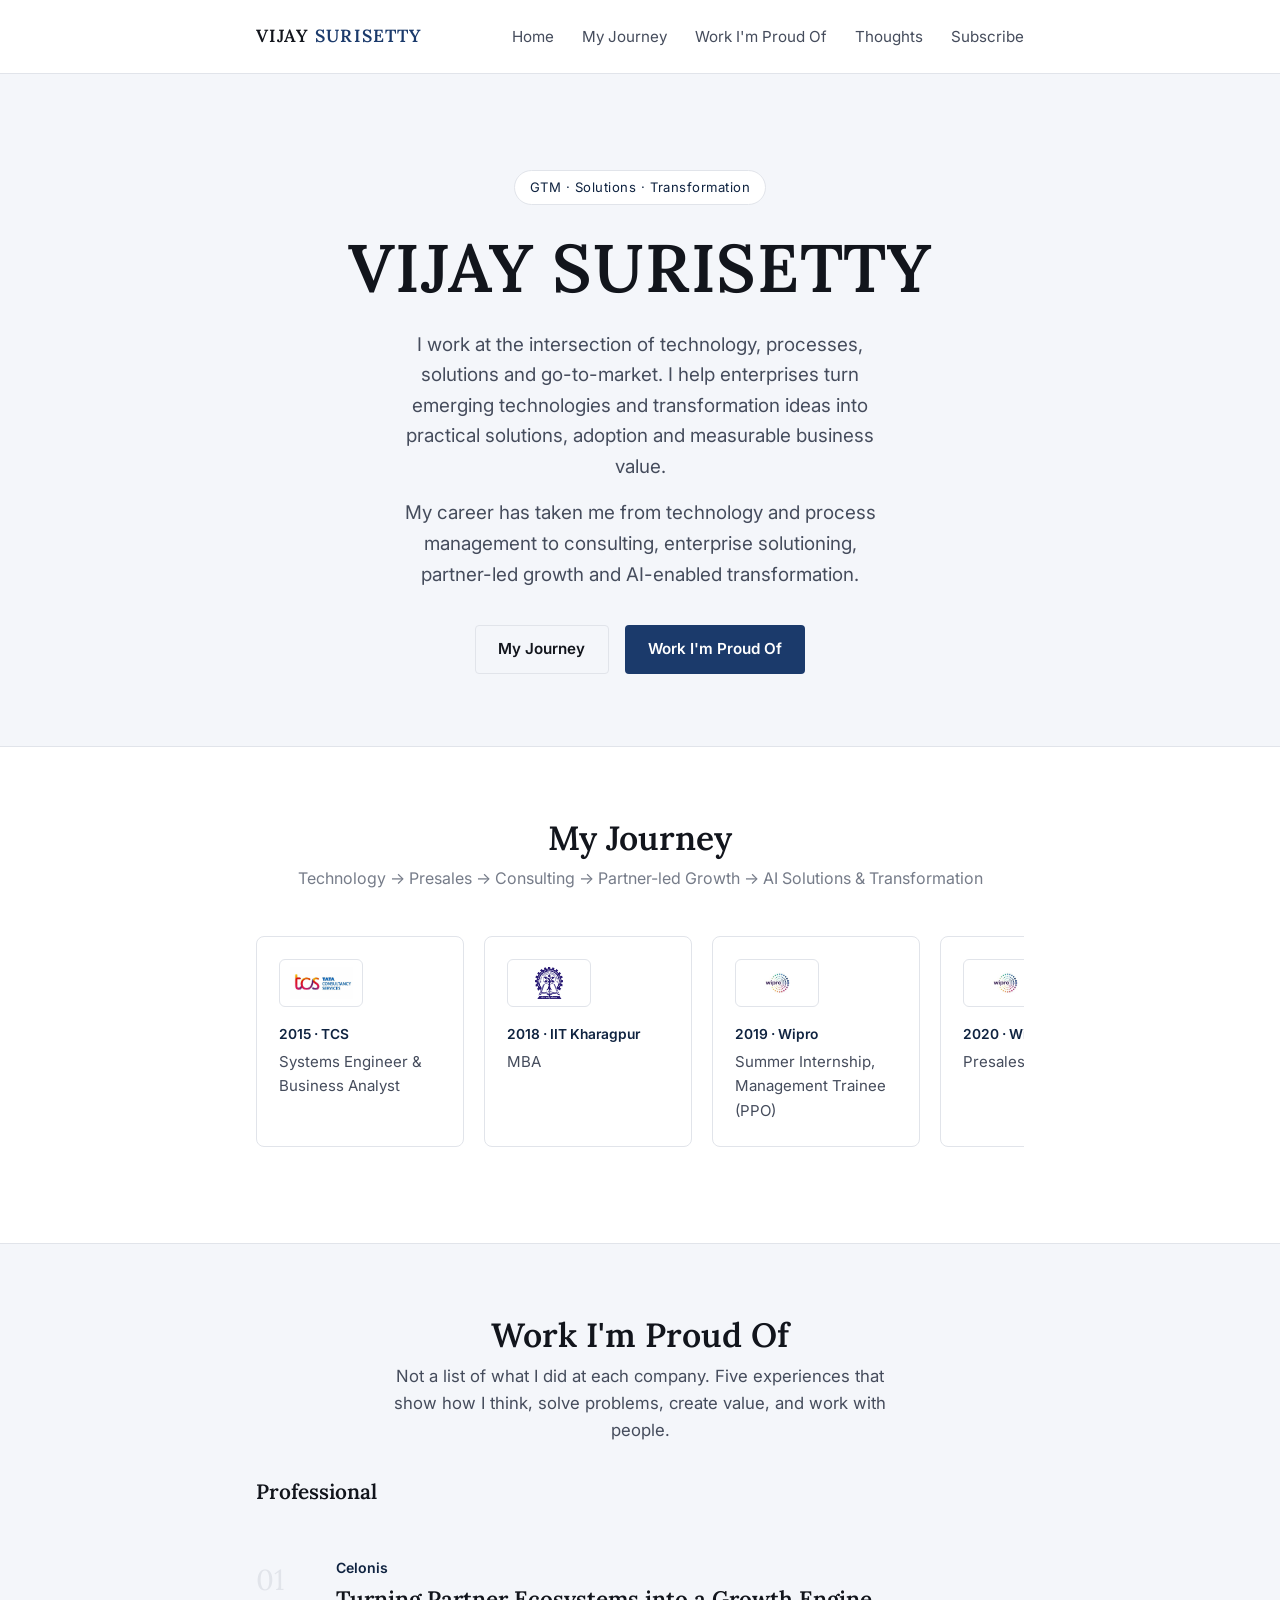
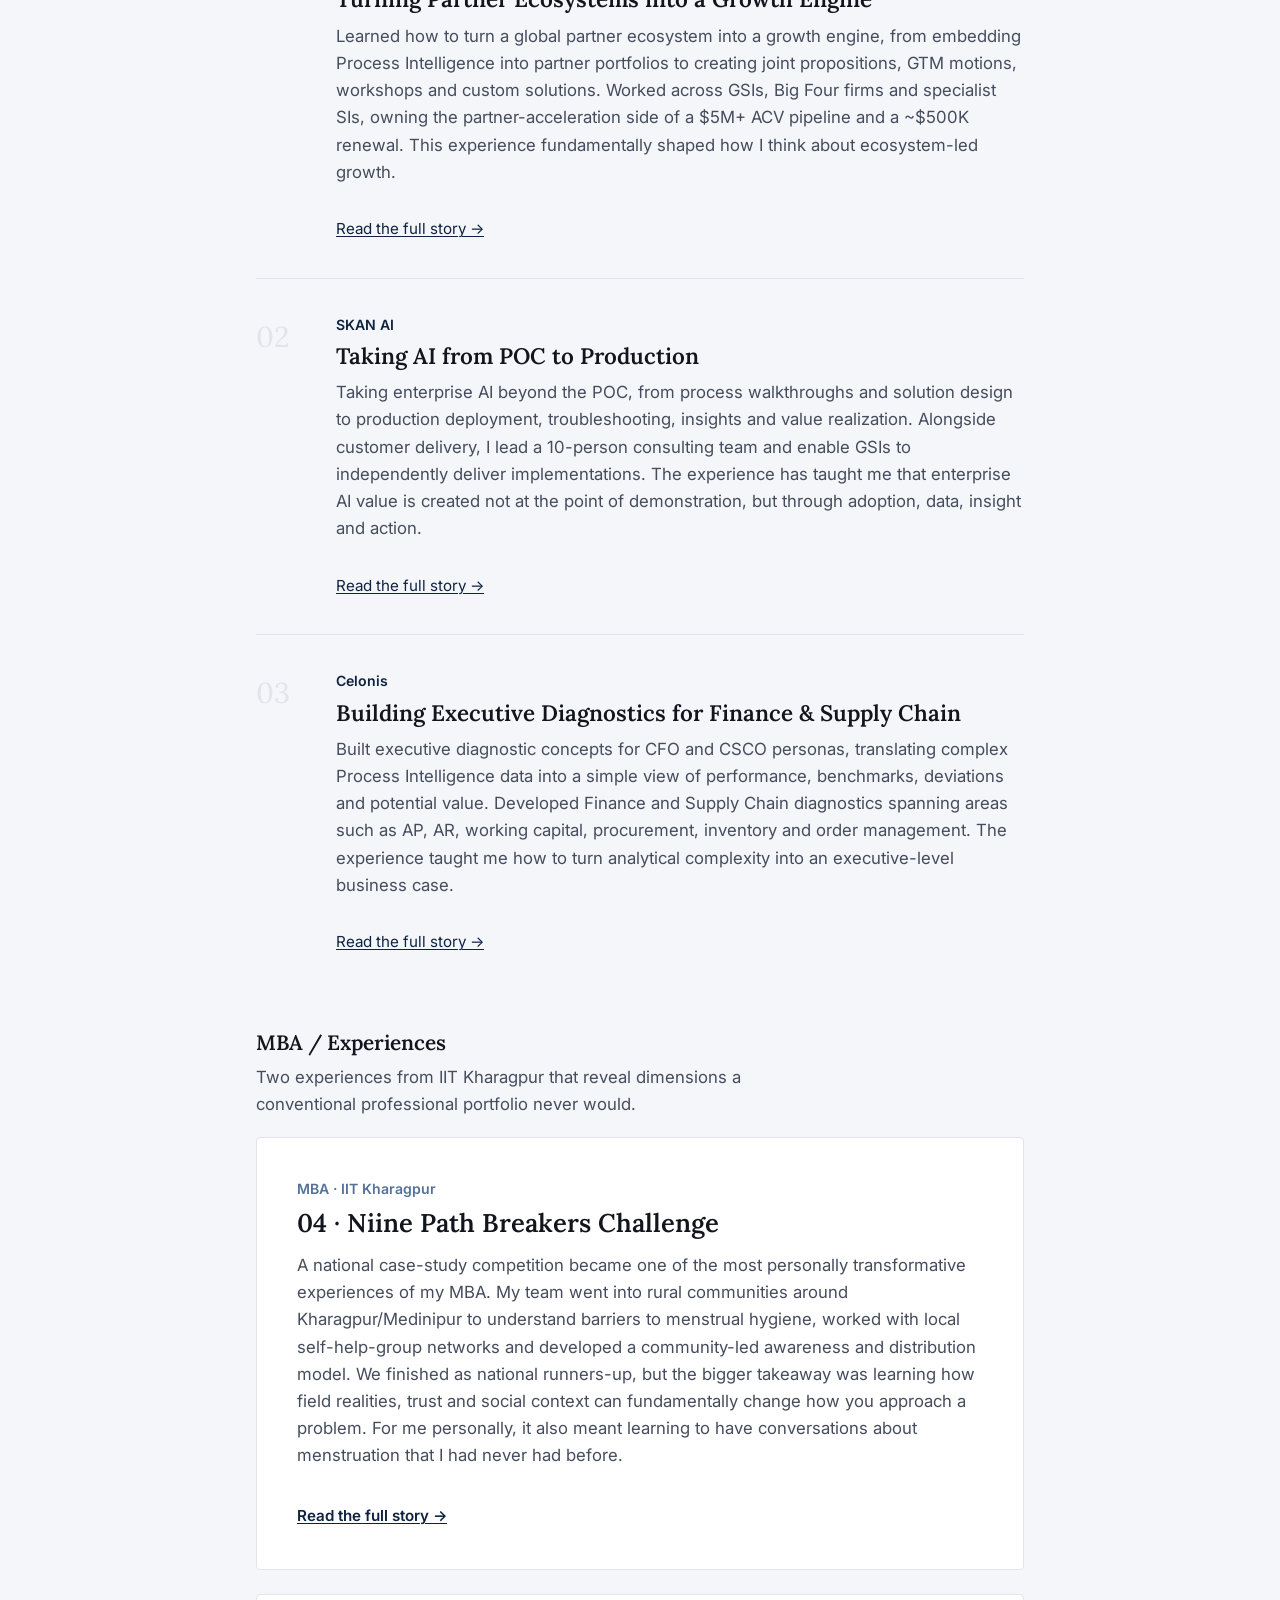
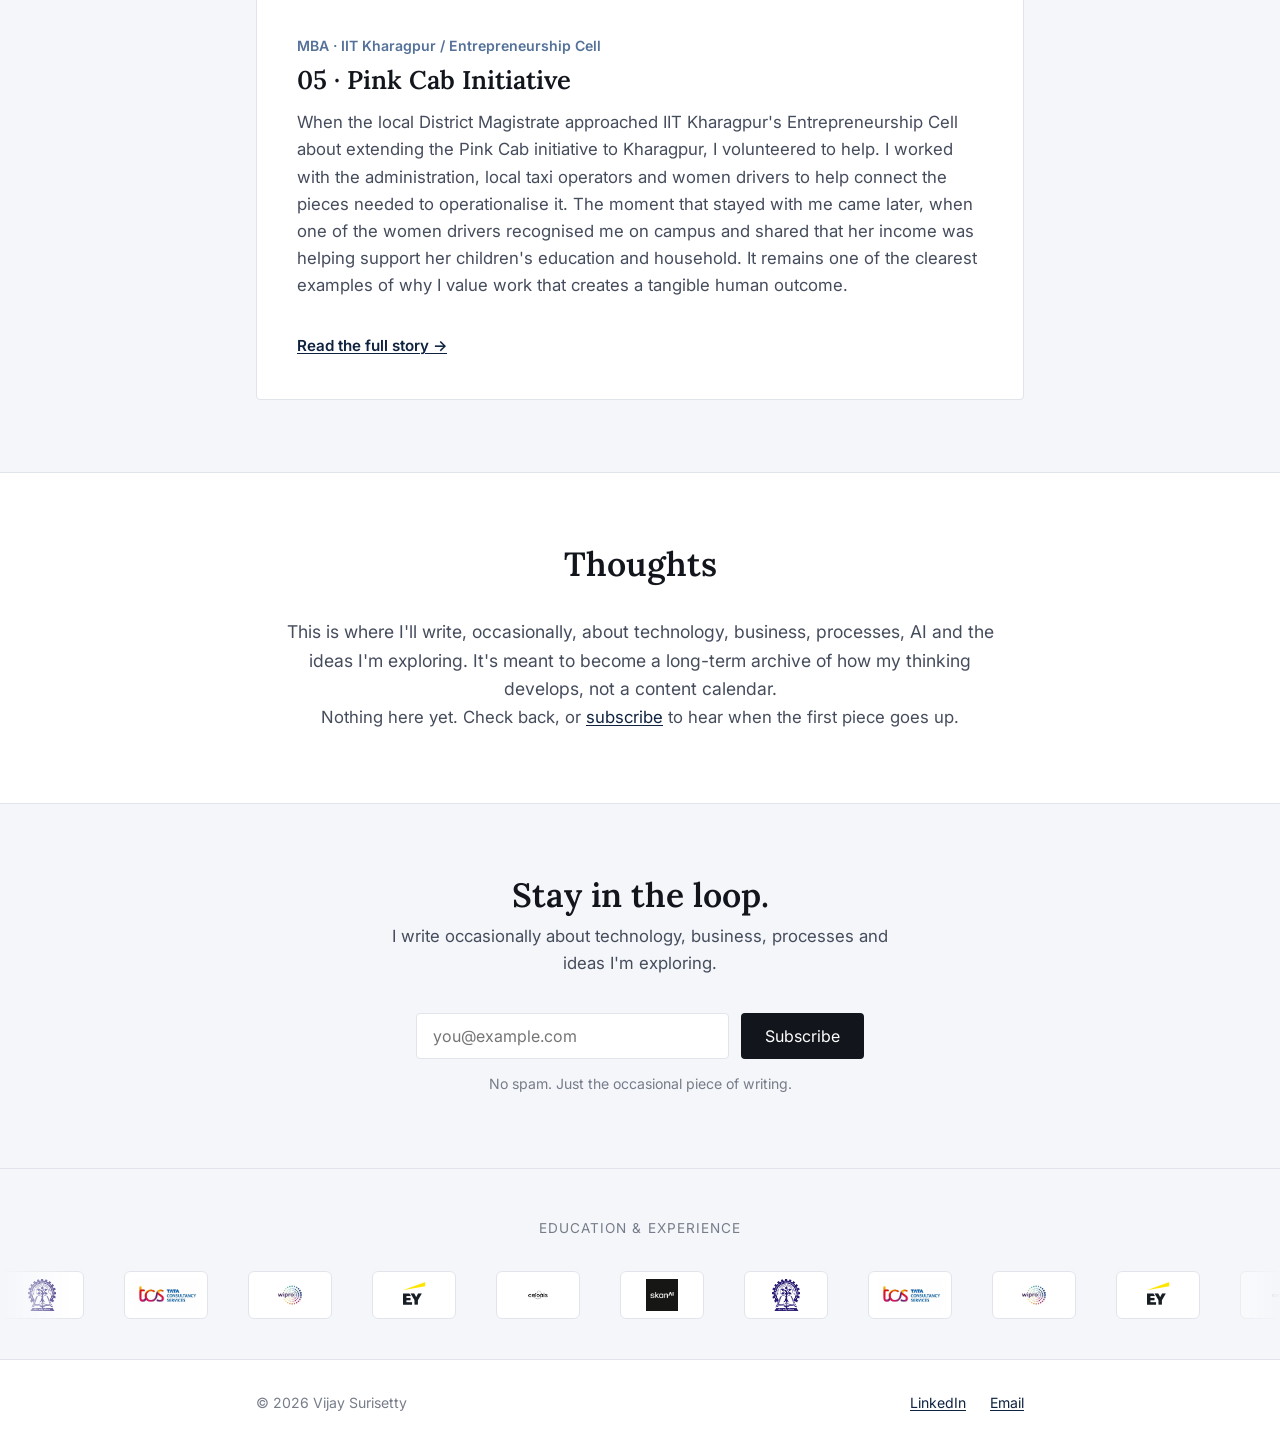
==== commit a4bf8cc9: "Add files via upload" ====
--- a/index.html
+++ b/index.html
@@ -3,8 +3,8 @@
 <head>
 <meta charset="UTF-8">
 <meta name="viewport" content="width=device-width, initial-scale=1.0">
-<title>Vijay Surisetty — GTM · Solutions · Transformation</title>
-<meta name="description" content="Vijay Surisetty — working at the intersection of technology, processes, solutions and go-to-market.">
+<title>Vijay Surisetty · GTM · Solutions · Transformation</title>
+<meta name="description" content="Vijay Surisetty. Working at the intersection of technology, processes, solutions and go-to-market.">
 <link rel="preconnect" href="https://fonts.googleapis.com">
 <link rel="preconnect" href="https://fonts.gstatic.com" crossorigin>
 <link href="https://fonts.googleapis.com/css2?family=Lora:ital,wght@0,400;0,500;0,600;1,500&family=Inter:wght@400;500;600&display=swap" rel="stylesheet">
@@ -31,31 +31,13 @@
   <!-- ===================== HOME ===================== -->
   <section class="hero" id="top">
     <div class="wrap">
+      <span class="hero-kicker">GTM · Solutions · Transformation</span>
       <h1 class="hero-name">Vijay Surisetty</h1>
-      <p class="hero-position">GTM · Solutions · Transformation</p>
-      <p class="hero-lede">I work at the intersection of technology, processes, solutions and go-to-market — helping enterprises turn emerging technologies and transformation ideas into practical solutions, adoption and measurable business value.</p>
+      <p class="hero-lede">I work at the intersection of technology, processes, solutions and go-to-market. I help enterprises turn emerging technologies and transformation ideas into practical solutions, adoption and measurable business value.</p>
       <p class="hero-lede" style="margin-top: 1rem;">My career has taken me from technology and process management to consulting, enterprise solutioning, partner-led growth and AI-enabled transformation.</p>
-    </div>
-  </section>
-
-  <section id="pathways">
-    <div class="wrap">
-      <div class="pathways">
-        <a href="#journey" class="pathway-card">
-          <h3>Explore My Journey</h3>
-          <p>A visual look at how my career evolved from technology and process management into consulting, solutioning, GTM, partner ecosystems and AI-enabled transformation.</p>
-          <span class="go">See the path →</span>
-        </a>
-        <a href="#work" class="pathway-card">
-          <h3>Work I'm Proud Of</h3>
-          <p>A collection of initiatives and experiences that shaped how I think, work and lead — including enterprise transformation work and two experiences from business school that had a much more personal impact on me.</p>
-          <span class="go">Read the stories →</span>
-        </a>
-        <a href="#thoughts" class="pathway-card">
-          <h3>Read My Thoughts</h3>
-          <p>A future home for ideas I'm exploring around technology, business, processes, AI and society.</p>
-          <span class="go">Visit →</span>
-        </a>
+      <div class="hero-cta">
+        <a href="#journey" class="btn btn-outline">My Journey</a>
+        <a href="#work" class="btn btn-primary">Work I'm Proud Of</a>
       </div>
     </div>
   </section>
@@ -65,66 +47,67 @@
     <div class="wrap">
       <div class="section-head">
         <h2>My Journey</h2>
-        <p class="sub">Technology → Presales → Consulting → Partner-led Growth → AI Solutions &amp; Transformation.</p>
+        <p class="tagline">Technology → Presales → Consulting → Partner-led Growth → AI Solutions &amp; Transformation</p>
       </div>
 
       <div class="journey-track">
 
         <div class="milestone">
           <div class="logo-tile"><img src="assets/logos/tcs.png" alt="TCS logo"></div>
-          <div class="when">Aug 2015 – Jun 2018</div>
-          <h3>TCS</h3>
+          <div class="when">2015 · TCS</div>
           <div class="role">Systems Engineer &amp; Business Analyst</div>
-          <div class="theme">Technology + Process Foundations</div>
+        </div>
+
+        <div class="milestone">
+          <div class="logo-tile"><img src="assets/logos/iitkgp.png" alt="IIT Kharagpur logo"></div>
+          <div class="when">2018 · IIT Kharagpur</div>
+          <div class="role">MBA</div>
         </div>
 
         <div class="milestone">
           <div class="logo-tile"><img src="assets/logos/wipro.png" alt="Wipro logo"></div>
-          <div class="when">2019 – 2021</div>
-          <h3>Wipro</h3>
-          <div class="role">Management Trainee → Presales Consultant</div>
-          <div class="theme">Presales + Process Mining + GTM</div>
+          <div class="when">2019 · Wipro</div>
+          <div class="role">Summer Internship, Management Trainee (PPO)</div>
+        </div>
+
+        <div class="milestone">
+          <div class="logo-tile"><img src="assets/logos/wipro.png" alt="Wipro logo"></div>
+          <div class="when">2020 · Wipro</div>
+          <div class="role">Presales Consultant</div>
         </div>
 
         <div class="milestone">
           <div class="logo-tile"><img src="assets/logos/ey.png" alt="EY logo"></div>
-          <div class="when">Sep 2021 – Nov 2023</div>
-          <h3>EY</h3>
+          <div class="when">2021 · EY</div>
           <div class="role">Senior Consultant</div>
-          <div class="theme">Consulting + C-Suite + Transformation + Selling</div>
         </div>
 
         <div class="milestone">
           <div class="logo-tile"><img src="assets/logos/celonis.png" alt="Celonis logo"></div>
-          <div class="when">Nov 2023 – Oct 2025</div>
-          <h3>Celonis</h3>
+          <div class="when">2023 · Celonis</div>
           <div class="role">Senior Solution Manager</div>
-          <div class="theme">Partner Ecosystems + Process Intelligence + GTM</div>
         </div>
 
         <div class="milestone">
           <div class="logo-tile"><img src="assets/logos/skan.png" alt="SKAN AI logo"></div>
-          <div class="when">Oct 2025 – Present</div>
-          <h3>SKAN AI</h3>
-          <div class="role">Manager, Professional Services</div>
-          <div class="theme">AI Solutions + Enterprise Deployment + Value Realization + Leadership</div>
-        </div>
-
-      </div>
-      <p class="journey-arrow">Technology → Presales → Consulting → Partner-led Growth → AI Solutions &amp; Transformation</p>
+          <div class="when">2025 · SKAN AI</div>
+          <div class="role">AI Solutions, Manager</div>
+        </div>
+
+      </div>
     </div>
   </section>
 
   <!-- ===================== WORK I'M PROUD OF ===================== -->
-  <section id="work">
+  <section id="work" class="section-tint">
     <div class="wrap">
       <div class="section-head">
         <h2>Work I'm Proud Of</h2>
-        <p class="sub">Not a list of what I did at each company — seven experiences that show how I think, solve problems, create value, and work with people.</p>
-      </div>
-
-      <div class="section-head">
-        <h2 style="font-size: 1.4rem;">Professional</h2>
+        <p class="sub">Not a list of what I did at each company. Five experiences that show how I think, solve problems, create value, and work with people.</p>
+      </div>
+
+      <div class="section-head" style="margin-bottom: 1.2rem; text-align: left;">
+        <h2 style="font-size: 1.3rem;">Professional</h2>
       </div>
 
       <div class="work-list">
@@ -132,15 +115,25 @@
         <div class="work-row">
           <div class="num">01</div>
           <div>
+            <div class="ctx">Celonis</div>
+            <h3>Turning Partner Ecosystems into a Growth Engine</h3>
+            <p>Learned how to turn a global partner ecosystem into a growth engine, from embedding Process Intelligence into partner portfolios to creating joint propositions, GTM motions, workshops and custom solutions. Worked across GSIs, Big Four firms and specialist SIs, owning the partner-acceleration side of a $5M+ ACV pipeline and a ~$500K renewal. This experience fundamentally shaped how I think about ecosystem-led growth.</p>
+            <a class="read-more" href="work/partner-ecosystems.html">Read the full story →</a>
+          </div>
+        </div>
+
+        <div class="work-row">
+          <div class="num">02</div>
+          <div>
             <div class="ctx">SKAN AI</div>
             <h3>Taking AI from POC to Production</h3>
-            <p>Taking enterprise AI beyond the POC — from process walkthroughs and solution design to production deployment, troubleshooting, insights and value realization. Alongside customer delivery, I lead a 10-person consulting team and enable GSIs to independently deliver implementations. The experience has taught me that enterprise AI value is created not at the point of demonstration, but through adoption, data, insight and action.</p>
+            <p>Taking enterprise AI beyond the POC, from process walkthroughs and solution design to production deployment, troubleshooting, insights and value realization. Alongside customer delivery, I lead a 10-person consulting team and enable GSIs to independently deliver implementations. The experience has taught me that enterprise AI value is created not at the point of demonstration, but through adoption, data, insight and action.</p>
             <a class="read-more" href="work/ai-poc-to-production.html">Read the full story →</a>
           </div>
         </div>
 
         <div class="work-row">
-          <div class="num">02</div>
+          <div class="num">03</div>
           <div>
             <div class="ctx">Celonis</div>
             <h3>Building Executive Diagnostics for Finance &amp; Supply Chain</h3>
@@ -149,53 +142,23 @@
           </div>
         </div>
 
-        <div class="work-row">
-          <div class="num">03</div>
-          <div>
-            <div class="ctx">Celonis</div>
-            <h3>Turning Partner Ecosystems into a Growth Engine</h3>
-            <p>Learned how to turn a global partner ecosystem into a growth engine — from embedding Process Intelligence into partner portfolios to creating joint propositions, GTM motions, workshops and custom solutions. Worked across GSIs, Big Four firms and specialist SIs, owning the partner-acceleration side of a $5M+ ACV pipeline and a ~$500K renewal. This experience fundamentally shaped how I think about ecosystem-led growth.</p>
-            <a class="read-more" href="work/partner-ecosystems.html">Read the full story →</a>
-          </div>
-        </div>
-
-        <div class="work-row">
-          <div class="num">04</div>
-          <div>
-            <div class="ctx">EY</div>
-            <h3>Winning a $1M Engagement Against an Incumbent</h3>
-            <p>One of my strongest consulting experiences: helping EY win a ~$1M, three-year engagement from an incumbent competitor. Working closely with C-suite stakeholders and acting in a Chief-of-Staff capacity, I supported both transformation work and the commercial effort to position EY, align stakeholders and close the engagement. It taught me that great consulting is as much about trust, positioning and persuasion as it is about frameworks.</p>
-            <a class="read-more" href="work/million-dollar-engagement.html">Read the full story →</a>
-          </div>
-        </div>
-
-        <div class="work-row">
-          <div class="num">05</div>
-          <div>
-            <div class="ctx">Wipro</div>
-            <h3>Learning to Sell Process Mining</h3>
-            <p>Wipro was where I learned to translate process-mining technology into customer value. From presales and RFPs to solution concepts and demand generation, I began developing the commercial side of technology solutioning. My MBA internship also introduced me to account intelligence, cross-sell/upsell thinking and identifying where a solution could create an entry point.</p>
-            <a class="read-more" href="work/selling-process-mining.html">Read the full story →</a>
-          </div>
-        </div>
-
-      </div>
-
-      <div class="section-head" style="margin-top: 2.5rem;">
-        <h2 style="font-size: 1.4rem;">MBA / Experiences</h2>
-        <p class="sub">Two experiences from IIT Kharagpur that reveal dimensions a conventional professional portfolio never would.</p>
+      </div>
+
+      <div class="section-head" style="margin-top: 2.5rem; margin-bottom: 1.2rem; text-align: left;">
+        <h2 style="font-size: 1.3rem;">MBA / Experiences</h2>
+        <p class="sub" style="margin-left: 0;">Two experiences from IIT Kharagpur that reveal dimensions a conventional professional portfolio never would.</p>
       </div>
 
       <div class="work-mba">
-        <div class="ctx">MBA — IIT Kharagpur</div>
-        <h3>06 · Niine Path Breakers Challenge</h3>
-        <p>A national case-study competition became one of the most personally transformative experiences of my MBA. My team went into rural communities around Kharagpur/Medinipur to understand barriers to menstrual hygiene, worked with local self-help-group networks and developed a community-led awareness and distribution model. We finished as national runners-up — but the bigger takeaway was learning how field realities, trust and social context can fundamentally change how you approach a problem. For me personally, it also meant learning to have conversations about menstruation that I had never had before.</p>
+        <div class="ctx">MBA · IIT Kharagpur</div>
+        <h3>04 · Niine Path Breakers Challenge</h3>
+        <p>A national case-study competition became one of the most personally transformative experiences of my MBA. My team went into rural communities around Kharagpur/Medinipur to understand barriers to menstrual hygiene, worked with local self-help-group networks and developed a community-led awareness and distribution model. We finished as national runners-up, but the bigger takeaway was learning how field realities, trust and social context can fundamentally change how you approach a problem. For me personally, it also meant learning to have conversations about menstruation that I had never had before.</p>
         <a class="read-more" href="work/niine-path-breakers.html">Read the full story →</a>
       </div>
 
       <div class="work-mba">
-        <div class="ctx">MBA — IIT Kharagpur / Entrepreneurship Cell</div>
-        <h3>07 · Pink Cab Initiative</h3>
+        <div class="ctx">MBA · IIT Kharagpur / Entrepreneurship Cell</div>
+        <h3>05 · Pink Cab Initiative</h3>
         <p>When the local District Magistrate approached IIT Kharagpur's Entrepreneurship Cell about extending the Pink Cab initiative to Kharagpur, I volunteered to help. I worked with the administration, local taxi operators and women drivers to help connect the pieces needed to operationalise it. The moment that stayed with me came later, when one of the women drivers recognised me on campus and shared that her income was helping support her children's education and household. It remains one of the clearest examples of why I value work that creates a tangible human outcome.</p>
         <a class="read-more" href="work/pink-cab-initiative.html">Read the full story →</a>
       </div>
@@ -209,14 +172,14 @@
         <h2>Thoughts</h2>
       </div>
       <div class="thoughts-empty measure">
-        <p class="hero-lede" style="font-size: 1.1rem;">This is where I'll write, occasionally, about technology, business, processes, AI and the ideas I'm exploring. It's meant to become a long-term archive of how my thinking develops — not a content calendar.</p>
+        <p class="hero-lede" style="font-size: 1.1rem; max-width: none;">This is where I'll write, occasionally, about technology, business, processes, AI and the ideas I'm exploring. It's meant to become a long-term archive of how my thinking develops, not a content calendar.</p>
         <p>Nothing here yet. Check back, or <a href="#subscribe">subscribe</a> to hear when the first piece goes up.</p>
       </div>
     </div>
   </section>
 
   <!-- ===================== SUBSCRIBE ===================== -->
-  <section id="subscribe">
+  <section id="subscribe" class="section-tint">
     <div class="wrap">
       <div class="section-head">
         <h2>Stay in the loop.</h2>
@@ -228,27 +191,30 @@
         <input type="email" name="email" placeholder="you@example.com" required aria-label="Email address">
         <button type="submit">Subscribe</button>
       </form>
-      <p class="form-note">No spam — just the occasional piece of writing.</p>
+      <p class="form-note">No spam. Just the occasional piece of writing.</p>
     </div>
   </section>
 
 </main>
 
-<div class="logo-ribbon">
-  <div class="logo-ribbon-track">
-    <div class="logo-tile"><img src="assets/logos/iitkgp.png" alt="IIT Kharagpur logo"></div>
-    <div class="logo-tile"><img src="assets/logos/tcs.png" alt="TCS logo"></div>
-    <div class="logo-tile"><img src="assets/logos/wipro.png" alt="Wipro logo"></div>
-    <div class="logo-tile"><img src="assets/logos/ey.png" alt="EY logo"></div>
-    <div class="logo-tile"><img src="assets/logos/celonis.png" alt="Celonis logo"></div>
-    <div class="logo-tile"><img src="assets/logos/skan.png" alt="SKAN AI logo"></div>
-    <!-- duplicated for a seamless scroll loop -->
-    <div class="logo-tile"><img src="assets/logos/iitkgp.png" alt="" aria-hidden="true"></div>
-    <div class="logo-tile"><img src="assets/logos/tcs.png" alt="" aria-hidden="true"></div>
-    <div class="logo-tile"><img src="assets/logos/wipro.png" alt="" aria-hidden="true"></div>
-    <div class="logo-tile"><img src="assets/logos/ey.png" alt="" aria-hidden="true"></div>
-    <div class="logo-tile"><img src="assets/logos/celonis.png" alt="" aria-hidden="true"></div>
-    <div class="logo-tile"><img src="assets/logos/skan.png" alt="" aria-hidden="true"></div>
+<div class="logo-ribbon-section">
+  <p class="label">Education &amp; Experience</p>
+  <div class="logo-ribbon">
+    <div class="logo-ribbon-track">
+      <div class="logo-tile"><img src="assets/logos/iitkgp.png" alt="IIT Kharagpur logo"></div>
+      <div class="logo-tile"><img src="assets/logos/tcs.png" alt="TCS logo"></div>
+      <div class="logo-tile"><img src="assets/logos/wipro.png" alt="Wipro logo"></div>
+      <div class="logo-tile"><img src="assets/logos/ey.png" alt="EY logo"></div>
+      <div class="logo-tile"><img src="assets/logos/celonis.png" alt="Celonis logo"></div>
+      <div class="logo-tile"><img src="assets/logos/skan.png" alt="SKAN AI logo"></div>
+      <!-- duplicated for a seamless scroll loop -->
+      <div class="logo-tile"><img src="assets/logos/iitkgp.png" alt="" aria-hidden="true"></div>
+      <div class="logo-tile"><img src="assets/logos/tcs.png" alt="" aria-hidden="true"></div>
+      <div class="logo-tile"><img src="assets/logos/wipro.png" alt="" aria-hidden="true"></div>
+      <div class="logo-tile"><img src="assets/logos/ey.png" alt="" aria-hidden="true"></div>
+      <div class="logo-tile"><img src="assets/logos/celonis.png" alt="" aria-hidden="true"></div>
+      <div class="logo-tile"><img src="assets/logos/skan.png" alt="" aria-hidden="true"></div>
+    </div>
   </div>
 </div>
 
--- a/css/style.css
+++ b/css/style.css
@@ -3,14 +3,15 @@
    ============================================ */
 :root {
   --paper: #FFFFFF;
+  --paper-tint: #F4F6FA;
   --paper-raised: #F6F7F9;
-  --ink: #1C2230;
+  --ink: #12151C;
   --ink-soft: #454C5C;
   --muted: #767C89;
   --line: #E1E4EA;
-  --rust: #1E3F73;
-  --rust-deep: #142A4D;
-  --gold: #3D6FB8;
+  --navy: #1B3A6B;
+  --navy-deep: #0F2340;
+  --navy-tint: #547199;
 
   --serif: "Lora", Georgia, "Times New Roman", serif;
   --sans: "Inter", -apple-system, BlinkMacSystemFont, "Segoe UI", sans-serif;
@@ -37,9 +38,9 @@
   -webkit-font-smoothing: antialiased;
 }
 
-a { color: var(--rust-deep); text-decoration-thickness: 1px; text-underline-offset: 2px; }
-a:hover { color: var(--rust); }
-a:focus-visible, button:focus-visible { outline: 2px solid var(--rust); outline-offset: 3px; }
+a { color: var(--navy-deep); text-decoration-thickness: 1px; text-underline-offset: 2px; }
+a:hover { color: var(--navy); }
+a:focus-visible, button:focus-visible { outline: 2px solid var(--navy); outline-offset: 3px; }
 img { max-width: 100%; display: block; }
 
 h1, h2, h3 {
@@ -60,17 +61,20 @@
    Header / nav
    ============================================ */
 .site-header {
-  padding: 1.5rem 0; border-bottom: 1px solid var(--line);
+  padding: 1.4rem 0; border-bottom: 1px solid var(--line);
   position: sticky; top: 0; z-index: 20; background: var(--paper);
 }
 .site-header .wrap { display: flex; align-items: center; justify-content: space-between; gap: 1rem; }
 
-.brand { font-family: var(--serif); font-size: 1.3rem; font-weight: 600; color: var(--ink); text-decoration: none; }
-.brand .accent { color: var(--rust); }
+.brand {
+  font-family: var(--serif); font-size: 1.1rem; font-weight: 600; color: var(--ink); text-decoration: none;
+  text-transform: uppercase; letter-spacing: 0.06em;
+}
+.brand .accent { color: var(--navy); }
 
 .nav-links { display: flex; gap: 1.75rem; list-style: none; margin: 0; padding: 0; }
 .nav-links a { color: var(--ink-soft); text-decoration: none; font-size: 0.95rem; }
-.nav-links a:hover, .nav-links a[aria-current="page"] { color: var(--rust-deep); }
+.nav-links a:hover { color: var(--navy-deep); }
 
 .nav-toggle {
   display: none; background: none; border: 1px solid var(--line); border-radius: 4px;
@@ -92,19 +96,44 @@
 /* ============================================
    Hero
    ============================================ */
-.hero { padding: clamp(3rem, 8vw, 5.5rem) 0 clamp(2rem, 5vw, 3.5rem); text-align: center; }
-.hero-name { font-size: clamp(2.4rem, 6vw, 3.8rem); }
+.hero {
+  padding: clamp(3.5rem, 9vw, 6rem) 0 clamp(3rem, 7vw, 4.5rem);
+  text-align: center;
+  background: var(--paper-tint);
+}
+.hero-kicker {
+  display: inline-block; padding: 0.35rem 0.9rem; border: 1px solid var(--line); border-radius: 999px;
+  font-size: 0.82rem; letter-spacing: 0.04em; color: var(--navy-deep); background: var(--paper);
+  margin-bottom: 1.6rem;
+}
+.hero-name {
+  font-size: clamp(2.6rem, 6.5vw, 4.2rem); text-transform: uppercase; letter-spacing: 0.01em;
+}
 .hero-position {
-  margin-top: 0.6rem; font-size: 1.05rem; letter-spacing: 0.02em; color: var(--rust-deep); font-weight: 600;
+  margin-top: 0.7rem; font-size: 1.05rem; letter-spacing: 0.02em; color: var(--navy-deep); font-weight: 600;
 }
 .hero-lede { margin: 1.5rem auto 0; font-size: 1.18rem; color: var(--ink-soft); max-width: 42ch; }
 
+.hero-cta { display: flex; justify-content: center; gap: 1rem; flex-wrap: wrap; margin-top: 2.2rem; }
+.btn {
+  display: inline-block; padding: 0.7rem 1.4rem; border-radius: 4px; font-size: 0.95rem;
+  text-decoration: none; font-weight: 600; border: 1px solid transparent;
+}
+.btn-primary { background: var(--navy); color: #fff; }
+.btn-primary:hover { background: var(--navy-deep); color: #fff; }
+.btn-outline { background: transparent; color: var(--ink); border-color: var(--line); }
+.btn-outline:hover { border-color: var(--navy); color: var(--navy-deep); }
+
 /* ============================================
    Logo ribbon (floats above the footer)
    ============================================ */
+.logo-ribbon-section { background: var(--paper-tint); padding: clamp(2rem, 5vw, 3rem) 0 0; border-top: 1px solid var(--line); }
+.logo-ribbon-section .label {
+  text-align: center; font-size: 0.85rem; color: var(--muted); text-transform: uppercase;
+  letter-spacing: 0.08em; margin-bottom: 0.5rem;
+}
 .logo-ribbon {
-  overflow: hidden; padding: 2rem 0; background: var(--paper-raised);
-  border-top: 1px solid var(--line); border-bottom: 1px solid var(--line);
+  overflow: hidden; padding: 1.5rem 0 2.5rem;
   mask-image: linear-gradient(to right, transparent, #000 6%, #000 94%, transparent);
   -webkit-mask-image: linear-gradient(to right, transparent, #000 6%, #000 94%, transparent);
 }
@@ -119,68 +148,47 @@
 }
 
 /* ============================================
-   Pathways (homepage)
-   ============================================ */
-.pathways { display: grid; grid-template-columns: repeat(3, 1fr); gap: 1.5rem; }
-@media (max-width: 800px) { .pathways { grid-template-columns: 1fr; } }
-
-.pathway-card {
-  display: block; text-decoration: none; color: inherit;
-  border-top: 2px solid var(--ink); padding: 1.5rem 0 0;
-}
-.pathway-card:nth-child(2) { border-top-color: var(--rust); }
-.pathway-card:nth-child(3) { border-top-color: var(--gold); }
-.pathway-card h3 { font-size: 1.3rem; margin-bottom: 0.6rem; }
-.pathway-card p { color: var(--ink-soft); font-size: 0.98rem; }
-.pathway-card .go { display: inline-block; margin-top: 0.9rem; font-size: 0.92rem; color: var(--rust-deep); }
-.pathway-card:hover h3 { color: var(--rust-deep); }
-
-/* ============================================
    Section rhythm
    ============================================ */
 section { padding: clamp(2.5rem, 6vw, 4.5rem) 0; scroll-margin-top: 5rem; }
 section + section { border-top: 1px solid var(--line); }
-
-.section-head { margin-bottom: 2.2rem; }
+.section-tint { background: var(--paper-tint); }
+
+.section-head { margin-bottom: 2.2rem; text-align: center; }
 .section-head h2 { font-size: clamp(1.6rem, 3vw, 2.1rem); }
-.section-head .sub { margin-top: 0.6rem; color: var(--ink-soft); font-size: 1.05rem; max-width: 46ch; }
+.section-head .sub {
+  margin: 0.6rem auto 0; color: var(--ink-soft); font-size: 1.05rem; max-width: 46ch;
+}
+.section-head .tagline { margin: 0.6rem auto 0; color: var(--muted); font-size: 1rem; max-width: 46rem; }
+
+.work-list, .work-mba { text-align: left; }
 
 /* ============================================
    Journey — horizontal pathway
    ============================================ */
 .journey-track {
-  display: flex; gap: 0; overflow-x: auto; padding-bottom: 1.5rem; margin: 0 calc(var(--gutter) * -1);
-  padding-left: var(--gutter); padding-right: var(--gutter); scroll-snap-type: x proximity;
+  display: flex; gap: 1.25rem; overflow-x: auto; padding: 0.5rem 0 1.5rem; scroll-snap-type: x proximity;
 }
 .journey-track::-webkit-scrollbar { height: 6px; }
 .journey-track::-webkit-scrollbar-thumb { background: var(--line); border-radius: 3px; }
 
 .milestone {
-  flex: 0 0 15.5rem; scroll-snap-align: start; padding: 1.5rem; margin-right: 1.25rem;
-  background: var(--paper-raised); border: 1px solid var(--line); border-radius: 8px;
-}
-.milestone:last-child { margin-right: 0; }
+  flex: 0 0 13rem; scroll-snap-align: start; padding: 1.4rem;
+  background: #fff; border: 1px solid var(--line); border-radius: 8px; text-align: left;
+}
 
 .logo-tile {
   display: flex; align-items: center; justify-content: center;
-  width: 6rem; height: 3.25rem; background: #fff; border: 1px solid var(--line);
-  border-radius: 6px; padding: 0.5rem; flex-shrink: 0;
+  width: 5.25rem; height: 3rem; background: #fff; border: 1px solid var(--line);
+  border-radius: 6px; padding: 0.45rem; flex-shrink: 0;
 }
 .logo-tile img { max-width: 100%; max-height: 100%; object-fit: contain; }
 
 .logo-chip { display: flex; align-items: center; gap: 0.85rem; }
 .logo-chip .name { font-size: 0.92rem; color: var(--ink-soft); }
-.milestone .logo-tile { margin-bottom: 1.1rem; }
-.milestone .when { color: var(--muted); font-size: 0.86rem; margin-bottom: 0.2rem; }
-.milestone h3 { font-size: 1.1rem; }
-.milestone .role { color: var(--ink-soft); font-size: 0.92rem; margin-top: 0.15rem; }
-.milestone .theme {
-  margin-top: 0.7rem; font-size: 0.86rem; color: var(--rust-deep); font-weight: 600;
-}
-
-.journey-arrow {
-  margin-top: 2.5rem; text-align: center; color: var(--muted); font-size: 0.95rem; letter-spacing: 0.02em;
-}
+.milestone .logo-tile { margin-bottom: 1rem; }
+.milestone .when { color: var(--navy-deep); font-size: 0.86rem; font-weight: 600; margin-bottom: 0.3rem; }
+.milestone .role { color: var(--ink-soft); font-size: 0.94rem; }
 
 /* ============================================
    Work — overview cards
@@ -191,41 +199,44 @@
 }
 .work-row:first-child { border-top: none; }
 .work-row .num { font-family: var(--serif); font-size: 1.8rem; color: var(--line); }
-.work-row .ctx { font-size: 0.88rem; color: var(--rust-deep); font-weight: 600; margin-bottom: 0.4rem; }
+.work-row .ctx { font-size: 0.88rem; color: var(--navy-deep); font-weight: 600; margin-bottom: 0.4rem; }
 .work-row h3 { font-size: 1.4rem; margin-bottom: 0.7rem; }
 .work-row p { color: var(--ink-soft); max-width: var(--measure); }
 .work-row .read-more { display: inline-block; margin-top: 0.8rem; font-size: 0.95rem; }
 
 .work-mba {
-  margin-top: 1rem; padding: 2.5rem; background: var(--paper-raised); border: 1px solid var(--line); border-radius: 4px;
+  margin-top: 1rem; padding: 2.5rem; background: #fff; border: 1px solid var(--line); border-radius: 4px;
 }
 .work-mba + .work-mba { margin-top: 1.5rem; }
-.work-mba .ctx { font-size: 0.88rem; color: var(--gold); font-weight: 600; margin-bottom: 0.5rem; }
+.work-mba .ctx { font-size: 0.88rem; color: var(--navy-tint); font-weight: 600; margin-bottom: 0.5rem; }
 .work-mba h3 { font-size: 1.6rem; margin-bottom: 0.9rem; }
 .work-mba p { color: var(--ink-soft); max-width: var(--measure); }
 .work-mba .read-more { display: inline-block; margin-top: 1rem; font-size: 0.95rem; font-weight: 600; }
+.media-links { margin-top: 1rem; padding-top: 1rem; border-top: 1px dashed var(--line); }
+.media-links .media-label { font-size: 0.82rem; color: var(--muted); text-transform: uppercase; letter-spacing: 0.06em; margin-bottom: 0.5rem; }
+.media-links a { display: block; font-size: 0.92rem; margin-bottom: 0.3rem; }
 
 /* ============================================
    Case study article
    ============================================ */
 .article-head { padding: clamp(2.5rem, 6vw, 4rem) 0 1.5rem; }
-.article-head .ctx { font-size: 0.9rem; color: var(--rust-deep); font-weight: 600; margin-bottom: 1rem; }
+.article-head .ctx { font-size: 0.9rem; color: var(--navy-deep); font-weight: 600; margin-bottom: 1rem; }
 .article-head h1 { font-size: clamp(2rem, 4.5vw, 2.7rem); max-width: 24ch; }
 
 article.body { padding-bottom: 3.5rem; font-size: 1.08rem; }
-article.body h2 { font-family: var(--serif); font-size: 1.5rem; margin: 2.4rem 0 0.9rem; color: var(--rust-deep); }
+article.body h2 { font-family: var(--serif); font-size: 1.5rem; margin: 2.4rem 0 0.9rem; color: var(--navy-deep); }
 article.body p { color: var(--ink-soft); }
 article.body ul { color: var(--ink-soft); padding-left: 1.3rem; }
 article.body li { margin-bottom: 0.4rem; }
 
 article.body blockquote {
-  margin: 2rem 0; padding-left: 1.3rem; border-left: 3px solid var(--gold);
+  margin: 2rem 0; padding-left: 1.3rem; border-left: 3px solid var(--navy-tint);
   color: var(--ink); font-family: var(--serif); font-size: 1.25rem; font-style: italic;
 }
 
 .stat-row { display: flex; gap: 2rem; flex-wrap: wrap; margin: 1.8rem 0; }
 .stat { min-width: 8rem; }
-.stat .n { font-family: var(--serif); font-size: 1.8rem; color: var(--rust-deep); display: block; }
+.stat .n { font-family: var(--serif); font-size: 1.8rem; color: var(--navy-deep); display: block; }
 .stat .l { font-size: 0.86rem; color: var(--muted); }
 
 .back-link { margin-top: 3rem; padding-top: 1.5rem; border-top: 1px solid var(--line); font-size: 0.95rem; }
@@ -233,20 +244,20 @@
 /* ============================================
    Thoughts / Subscribe
    ============================================ */
-.thoughts-empty { color: var(--ink-soft); }
-.thoughts-empty .measure { margin-bottom: 1.2rem; }
-
-.subscribe-form { display: flex; gap: 0.75rem; margin-top: 1.75rem; max-width: 28rem; flex-wrap: wrap; }
+.thoughts-empty { color: var(--ink-soft); margin: 0 auto; text-align: center; }
+.thoughts-empty .measure { margin: 0 auto 1.2rem; }
+
+.subscribe-form { display: flex; gap: 0.75rem; margin: 1.75rem auto 0; max-width: 28rem; flex-wrap: wrap; justify-content: center; }
 .subscribe-form input[type="email"] {
   flex: 1 1 14rem; padding: 0.75rem 1rem; border: 1px solid var(--line); border-radius: 4px;
-  font-family: var(--sans); font-size: 1rem; background: var(--paper-raised); color: var(--ink);
+  font-family: var(--sans); font-size: 1rem; background: #fff; color: var(--ink);
 }
 .subscribe-form button {
-  padding: 0.75rem 1.5rem; border: none; border-radius: 4px; background: var(--ink); color: var(--paper);
+  padding: 0.75rem 1.5rem; border: none; border-radius: 4px; background: var(--ink); color: #fff;
   font-family: var(--sans); font-size: 1rem; cursor: pointer;
 }
-.subscribe-form button:hover { background: var(--rust-deep); }
-.form-note { margin-top: 0.9rem; font-size: 0.88rem; color: var(--muted); }
+.subscribe-form button:hover { background: var(--navy-deep); }
+.form-note { margin-top: 0.9rem; font-size: 0.88rem; color: var(--muted); text-align: center; }
 
 /* ============================================
    Footer
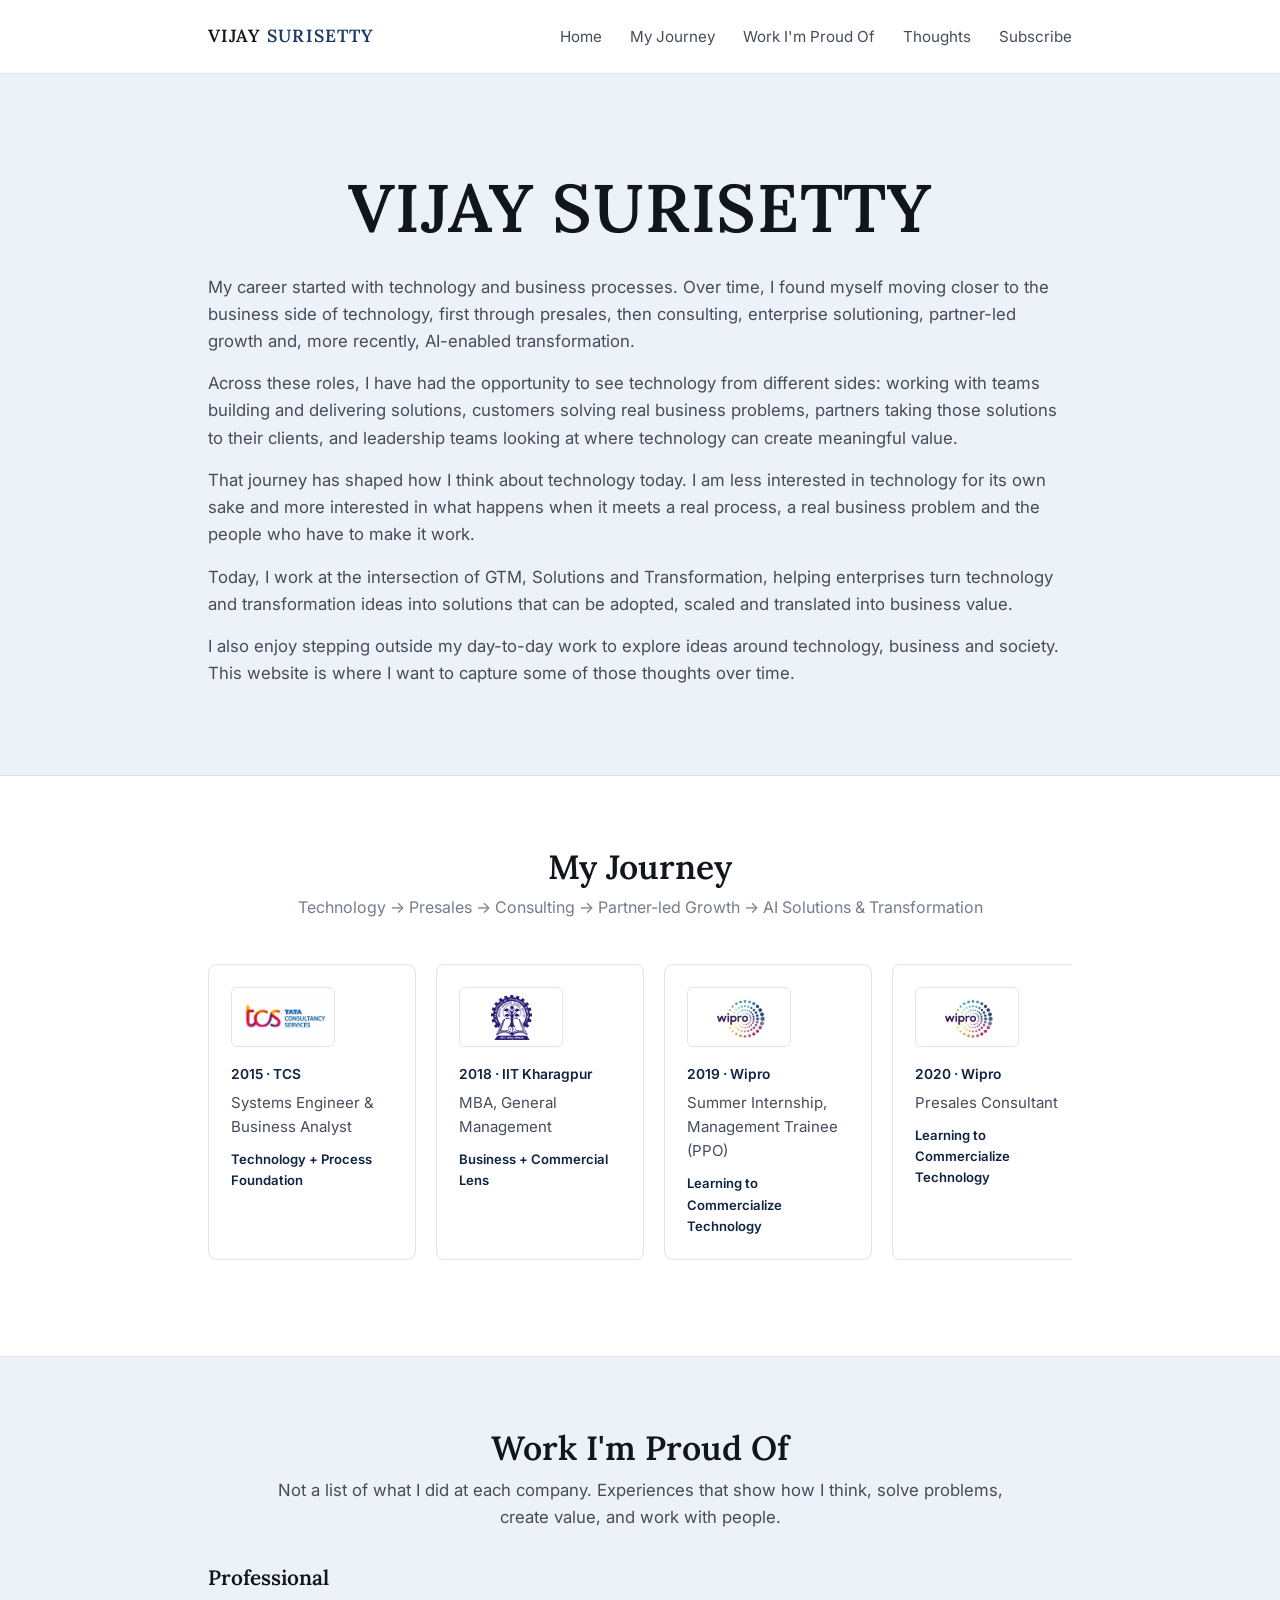
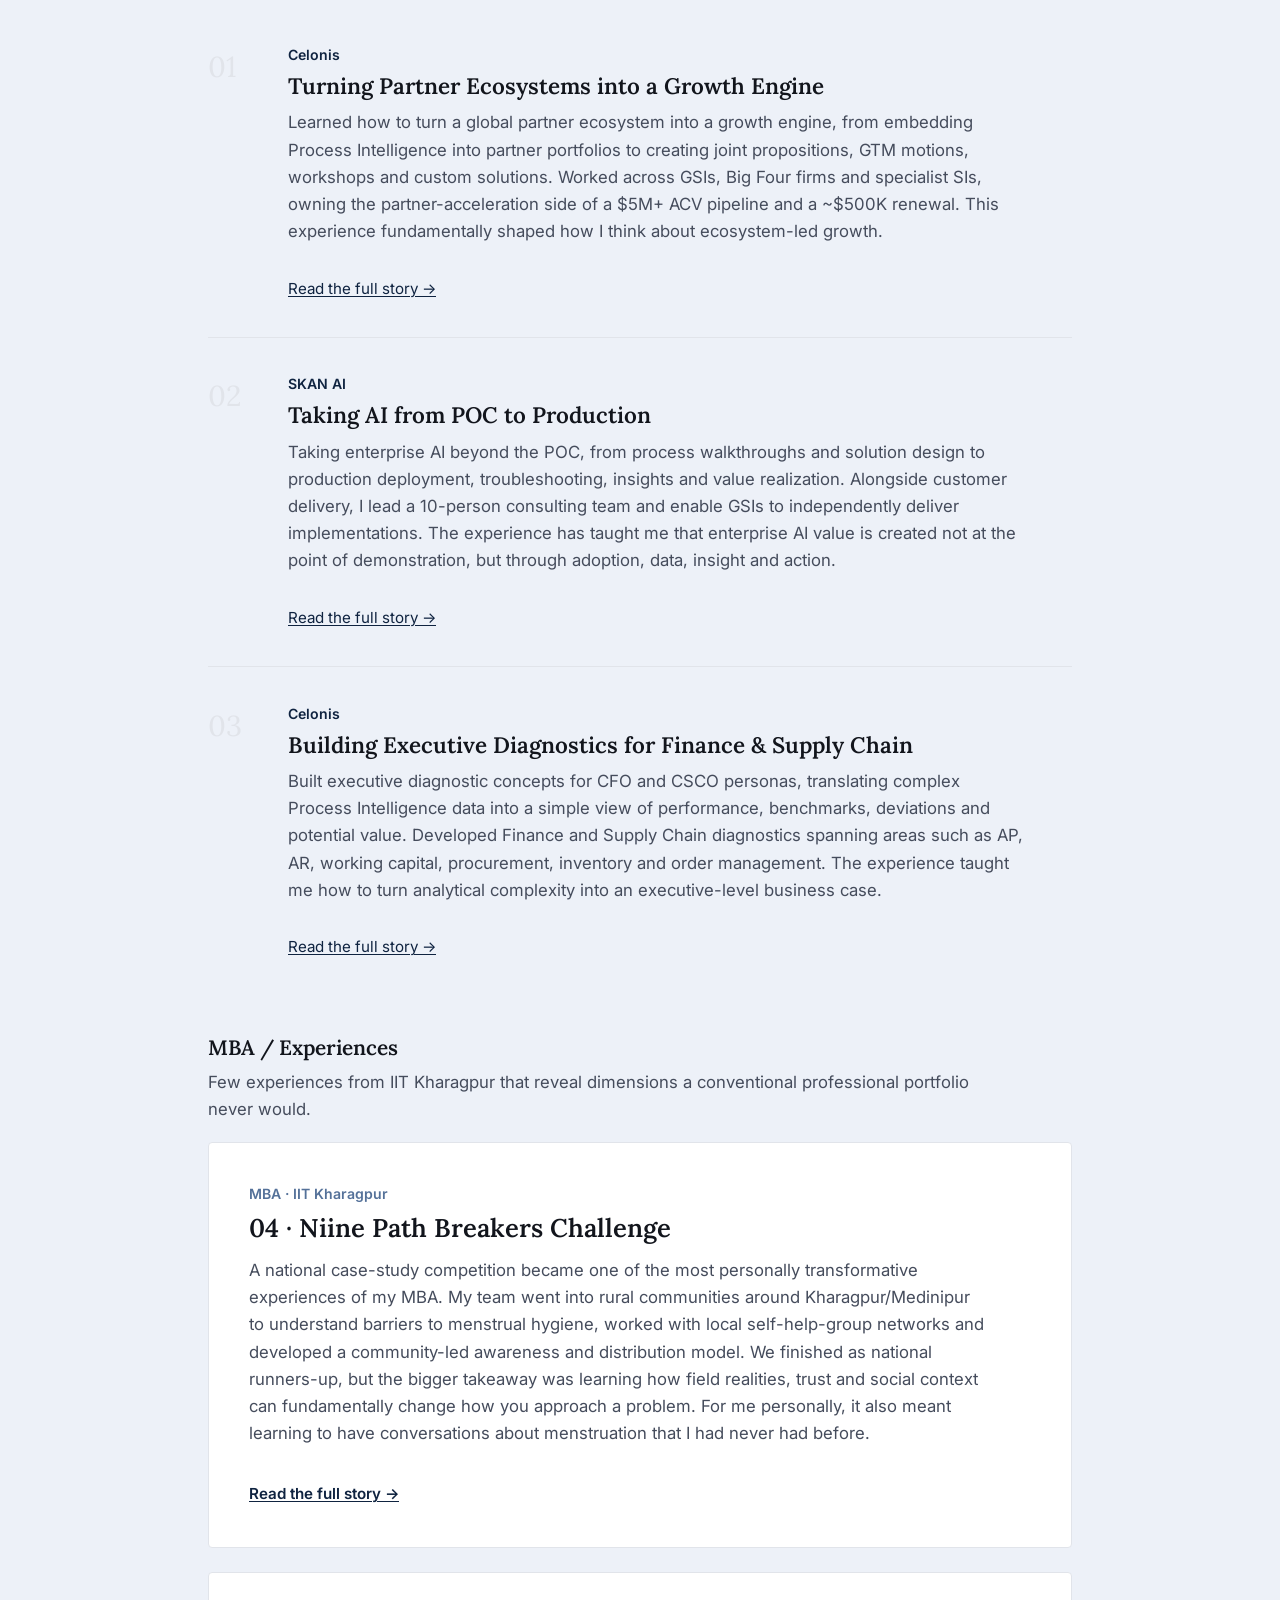
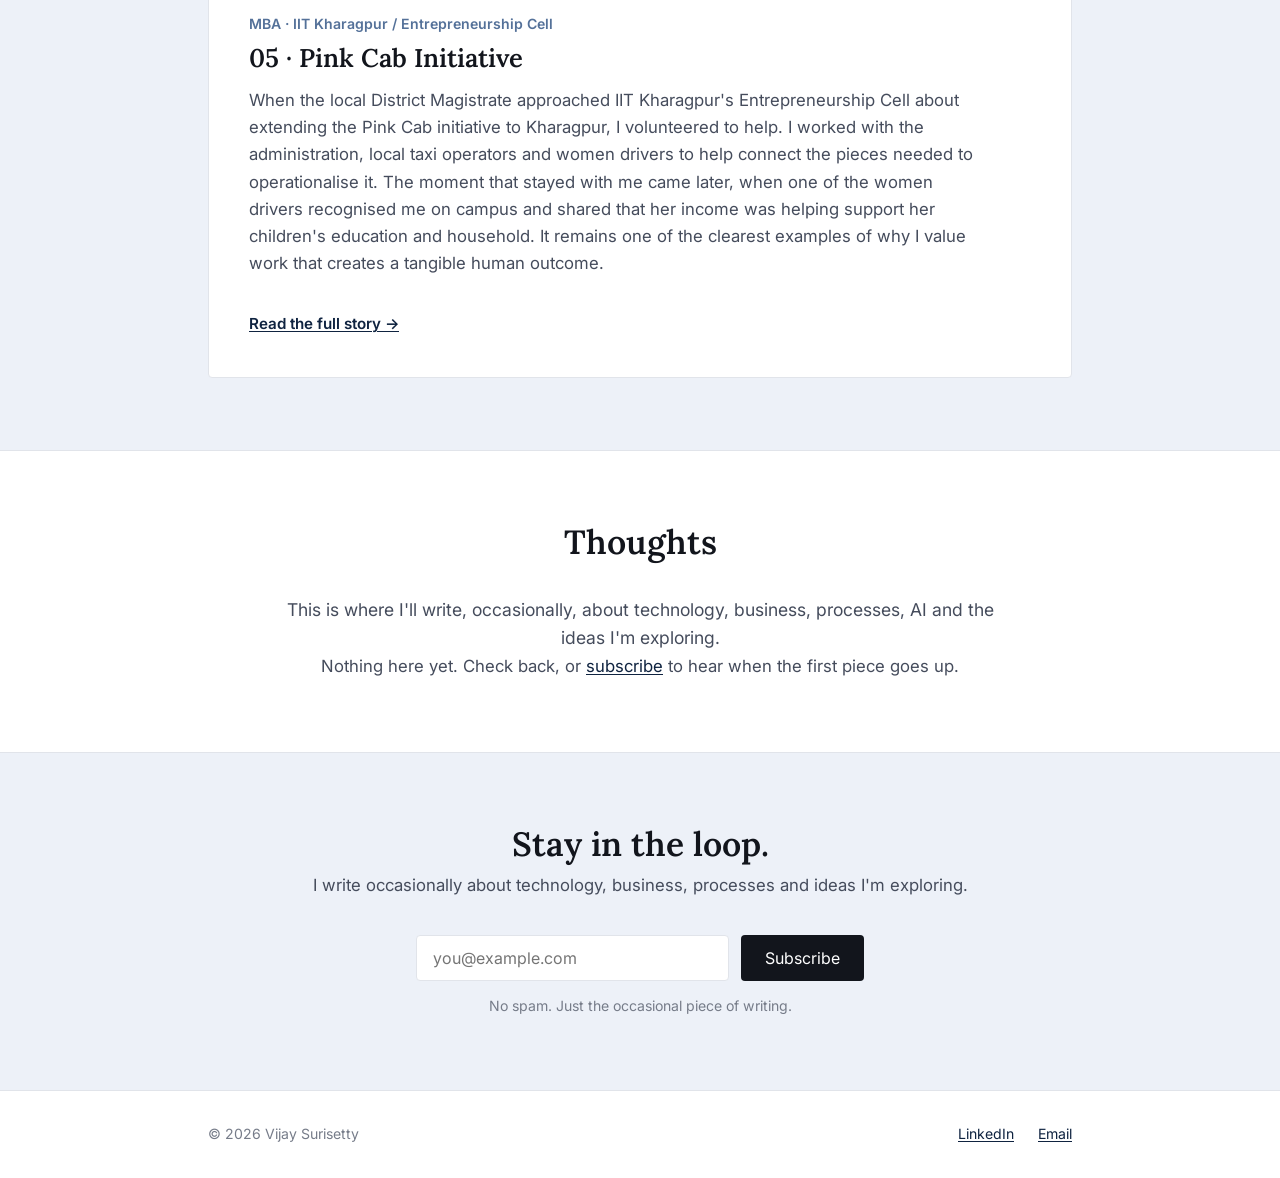
==== commit 5e4e8eaf: "Add files via upload" ====
--- a/index.html
+++ b/index.html
@@ -8,7 +8,7 @@
 <link rel="preconnect" href="https://fonts.googleapis.com">
 <link rel="preconnect" href="https://fonts.gstatic.com" crossorigin>
 <link href="https://fonts.googleapis.com/css2?family=Lora:ital,wght@0,400;0,500;0,600;1,500&family=Inter:wght@400;500;600&display=swap" rel="stylesheet">
-<link rel="stylesheet" href="css/style.css">
+<link rel="stylesheet" href="css/style.css?v=4">
 </head>
 <body>
 
@@ -31,13 +31,13 @@
   <!-- ===================== HOME ===================== -->
   <section class="hero" id="top">
     <div class="wrap">
-      <span class="hero-kicker">GTM · Solutions · Transformation</span>
       <h1 class="hero-name">Vijay Surisetty</h1>
-      <p class="hero-lede">I work at the intersection of technology, processes, solutions and go-to-market. I help enterprises turn emerging technologies and transformation ideas into practical solutions, adoption and measurable business value.</p>
-      <p class="hero-lede" style="margin-top: 1rem;">My career has taken me from technology and process management to consulting, enterprise solutioning, partner-led growth and AI-enabled transformation.</p>
-      <div class="hero-cta">
-        <a href="#journey" class="btn btn-outline">My Journey</a>
-        <a href="#work" class="btn btn-primary">Work I'm Proud Of</a>
+      <div class="about-copy">
+        <p>My career started with technology and business processes. Over time, I found myself moving closer to the business side of technology, first through presales, then consulting, enterprise solutioning, partner-led growth and, more recently, AI-enabled transformation.</p>
+        <p>Across these roles, I have had the opportunity to see technology from different sides: working with teams building and delivering solutions, customers solving real business problems, partners taking those solutions to their clients, and leadership teams looking at where technology can create meaningful value.</p>
+        <p>That journey has shaped how I think about technology today. I am less interested in technology for its own sake and more interested in what happens when it meets a real process, a real business problem and the people who have to make it work.</p>
+        <p>Today, I work at the intersection of GTM, Solutions and Transformation, helping enterprises turn technology and transformation ideas into solutions that can be adopted, scaled and translated into business value.</p>
+        <p>I also enjoy stepping outside my day-to-day work to explore ideas around technology, business and society. This website is where I want to capture some of those thoughts over time.</p>
       </div>
     </div>
   </section>
@@ -56,42 +56,49 @@
           <div class="logo-tile"><img src="assets/logos/tcs.png" alt="TCS logo"></div>
           <div class="when">2015 · TCS</div>
           <div class="role">Systems Engineer &amp; Business Analyst</div>
+          <div class="theme">Technology + Process Foundation</div>
         </div>
 
         <div class="milestone">
           <div class="logo-tile"><img src="assets/logos/iitkgp.png" alt="IIT Kharagpur logo"></div>
           <div class="when">2018 · IIT Kharagpur</div>
-          <div class="role">MBA</div>
+          <div class="role">MBA, General Management</div>
+          <div class="theme">Business + Commercial Lens</div>
         </div>
 
         <div class="milestone">
           <div class="logo-tile"><img src="assets/logos/wipro.png" alt="Wipro logo"></div>
           <div class="when">2019 · Wipro</div>
           <div class="role">Summer Internship, Management Trainee (PPO)</div>
+          <div class="theme">Learning to Commercialize Technology</div>
         </div>
 
         <div class="milestone">
           <div class="logo-tile"><img src="assets/logos/wipro.png" alt="Wipro logo"></div>
           <div class="when">2020 · Wipro</div>
           <div class="role">Presales Consultant</div>
+          <div class="theme">Learning to Commercialize Technology</div>
         </div>
 
         <div class="milestone">
           <div class="logo-tile"><img src="assets/logos/ey.png" alt="EY logo"></div>
           <div class="when">2021 · EY</div>
           <div class="role">Senior Consultant</div>
+          <div class="theme">Consulting + C-Suite</div>
         </div>
 
         <div class="milestone">
           <div class="logo-tile"><img src="assets/logos/celonis.png" alt="Celonis logo"></div>
           <div class="when">2023 · Celonis</div>
           <div class="role">Senior Solution Manager</div>
+          <div class="theme">Partner-led Growth + Ecosystem Strategy</div>
         </div>
 
         <div class="milestone">
           <div class="logo-tile"><img src="assets/logos/skan.png" alt="SKAN AI logo"></div>
           <div class="when">2025 · SKAN AI</div>
-          <div class="role">AI Solutions, Manager</div>
+          <div class="role">Manager, AI Solutions</div>
+          <div class="theme">Enterprise Deployment + Leadership</div>
         </div>
 
       </div>
@@ -103,7 +110,7 @@
     <div class="wrap">
       <div class="section-head">
         <h2>Work I'm Proud Of</h2>
-        <p class="sub">Not a list of what I did at each company. Five experiences that show how I think, solve problems, create value, and work with people.</p>
+        <p class="sub">Not a list of what I did at each company. Experiences that show how I think, solve problems, create value, and work with people.</p>
       </div>
 
       <div class="section-head" style="margin-bottom: 1.2rem; text-align: left;">
@@ -146,7 +153,7 @@
 
       <div class="section-head" style="margin-top: 2.5rem; margin-bottom: 1.2rem; text-align: left;">
         <h2 style="font-size: 1.3rem;">MBA / Experiences</h2>
-        <p class="sub" style="margin-left: 0;">Two experiences from IIT Kharagpur that reveal dimensions a conventional professional portfolio never would.</p>
+        <p class="sub" style="margin-left: 0;">Few experiences from IIT Kharagpur that reveal dimensions a conventional professional portfolio never would.</p>
       </div>
 
       <div class="work-mba">
@@ -172,8 +179,8 @@
         <h2>Thoughts</h2>
       </div>
       <div class="thoughts-empty measure">
-        <p class="hero-lede" style="font-size: 1.1rem; max-width: none;">This is where I'll write, occasionally, about technology, business, processes, AI and the ideas I'm exploring. It's meant to become a long-term archive of how my thinking develops, not a content calendar.</p>
-        <p>Nothing here yet. Check back, or <a href="#subscribe">subscribe</a> to hear when the first piece goes up.</p>
+        <p class="hero-lede" style="font-size: 1.1rem; max-width: none;">This is where I'll write, occasionally, about technology, business, processes, AI and the ideas I'm exploring.</p>
+        <p>Nothing here yet. Check back, or <a href="https://vijaysurisetty.in/#subscribe">subscribe</a> to hear when the first piece goes up.</p>
       </div>
     </div>
   </section>
@@ -197,38 +204,17 @@
 
 </main>
 
-<div class="logo-ribbon-section">
-  <p class="label">Education &amp; Experience</p>
-  <div class="logo-ribbon">
-    <div class="logo-ribbon-track">
-      <div class="logo-tile"><img src="assets/logos/iitkgp.png" alt="IIT Kharagpur logo"></div>
-      <div class="logo-tile"><img src="assets/logos/tcs.png" alt="TCS logo"></div>
-      <div class="logo-tile"><img src="assets/logos/wipro.png" alt="Wipro logo"></div>
-      <div class="logo-tile"><img src="assets/logos/ey.png" alt="EY logo"></div>
-      <div class="logo-tile"><img src="assets/logos/celonis.png" alt="Celonis logo"></div>
-      <div class="logo-tile"><img src="assets/logos/skan.png" alt="SKAN AI logo"></div>
-      <!-- duplicated for a seamless scroll loop -->
-      <div class="logo-tile"><img src="assets/logos/iitkgp.png" alt="" aria-hidden="true"></div>
-      <div class="logo-tile"><img src="assets/logos/tcs.png" alt="" aria-hidden="true"></div>
-      <div class="logo-tile"><img src="assets/logos/wipro.png" alt="" aria-hidden="true"></div>
-      <div class="logo-tile"><img src="assets/logos/ey.png" alt="" aria-hidden="true"></div>
-      <div class="logo-tile"><img src="assets/logos/celonis.png" alt="" aria-hidden="true"></div>
-      <div class="logo-tile"><img src="assets/logos/skan.png" alt="" aria-hidden="true"></div>
-    </div>
-  </div>
-</div>
-
 <footer class="site-footer">
   <div class="wrap">
     <span>© <span id="year"></span> Vijay Surisetty</span>
     <div class="footer-links">
       <a href="https://www.linkedin.com/in/surisettyvijay/">LinkedIn</a>
-      <a href="mailto:you@example.com">Email</a>
+      <a href="mailto:vijay.surisetty.iitkgp@gmail.com">Email</a>
     </div>
   </div>
 </footer>
 
-<script src="js/main.js"></script>
+<script src="js/main.js?v=4"></script>
 <script>document.getElementById("year").textContent = new Date().getFullYear();</script>
 </body>
 </html>
--- a/css/style.css
+++ b/css/style.css
@@ -3,7 +3,7 @@
    ============================================ */
 :root {
   --paper: #FFFFFF;
-  --paper-tint: #F4F6FA;
+  --paper-tint: #EDF1F8;
   --paper-raised: #F6F7F9;
   --ink: #12151C;
   --ink-soft: #454C5C;
@@ -54,7 +54,7 @@
 p { margin: 0 0 1.1em; }
 p:last-child { margin-bottom: 0; }
 
-.wrap { max-width: 54rem; margin: 0 auto; padding: 0 var(--gutter); }
+.wrap { max-width: 60rem; margin: 0 auto; padding: 0 var(--gutter); }
 .measure { max-width: var(--measure); }
 
 /* ============================================
@@ -112,26 +112,17 @@
 .hero-position {
   margin-top: 0.7rem; font-size: 1.05rem; letter-spacing: 0.02em; color: var(--navy-deep); font-weight: 600;
 }
-.hero-lede { margin: 1.5rem auto 0; font-size: 1.18rem; color: var(--ink-soft); max-width: 42ch; }
-
-.hero-cta { display: flex; justify-content: center; gap: 1rem; flex-wrap: wrap; margin-top: 2.2rem; }
-.btn {
-  display: inline-block; padding: 0.7rem 1.4rem; border-radius: 4px; font-size: 0.95rem;
-  text-decoration: none; font-weight: 600; border: 1px solid transparent;
-}
-.btn-primary { background: var(--navy); color: #fff; }
-.btn-primary:hover { background: var(--navy-deep); color: #fff; }
-.btn-outline { background: transparent; color: var(--ink); border-color: var(--line); }
-.btn-outline:hover { border-color: var(--navy); color: var(--navy-deep); }
+.hero-lede { margin: 1.5rem auto 0; font-size: 1.18rem; color: var(--ink-soft); max-width: 54ch; }
+
+.about-copy {
+  margin: 1.75rem auto 0; max-width: 54rem; text-align: left; font-size: 1.05rem; color: var(--ink-soft);
+}
+.about-copy p { margin-bottom: 0.9em; }
 
 /* ============================================
    Logo ribbon (floats above the footer)
    ============================================ */
 .logo-ribbon-section { background: var(--paper-tint); padding: clamp(2rem, 5vw, 3rem) 0 0; border-top: 1px solid var(--line); }
-.logo-ribbon-section .label {
-  text-align: center; font-size: 0.85rem; color: var(--muted); text-transform: uppercase;
-  letter-spacing: 0.08em; margin-bottom: 0.5rem;
-}
 .logo-ribbon {
   overflow: hidden; padding: 1.5rem 0 2.5rem;
   mask-image: linear-gradient(to right, transparent, #000 6%, #000 94%, transparent);
@@ -157,7 +148,7 @@
 .section-head { margin-bottom: 2.2rem; text-align: center; }
 .section-head h2 { font-size: clamp(1.6rem, 3vw, 2.1rem); }
 .section-head .sub {
-  margin: 0.6rem auto 0; color: var(--ink-soft); font-size: 1.05rem; max-width: 46ch;
+  margin: 0.6rem auto 0; color: var(--ink-soft); font-size: 1.05rem; max-width: 48rem;
 }
 .section-head .tagline { margin: 0.6rem auto 0; color: var(--muted); font-size: 1rem; max-width: 46rem; }
 
@@ -179,8 +170,8 @@
 
 .logo-tile {
   display: flex; align-items: center; justify-content: center;
-  width: 5.25rem; height: 3rem; background: #fff; border: 1px solid var(--line);
-  border-radius: 6px; padding: 0.45rem; flex-shrink: 0;
+  width: 6.5rem; height: 3.75rem; background: #fff; border: 1px solid var(--line);
+  border-radius: 6px; padding: 0.4rem; flex-shrink: 0;
 }
 .logo-tile img { max-width: 100%; max-height: 100%; object-fit: contain; }
 
@@ -189,6 +180,7 @@
 .milestone .logo-tile { margin-bottom: 1rem; }
 .milestone .when { color: var(--navy-deep); font-size: 0.86rem; font-weight: 600; margin-bottom: 0.3rem; }
 .milestone .role { color: var(--ink-soft); font-size: 0.94rem; }
+.milestone .theme { margin-top: 0.6rem; font-size: 0.82rem; color: var(--navy-deep); font-weight: 600; }
 
 /* ============================================
    Work — overview cards
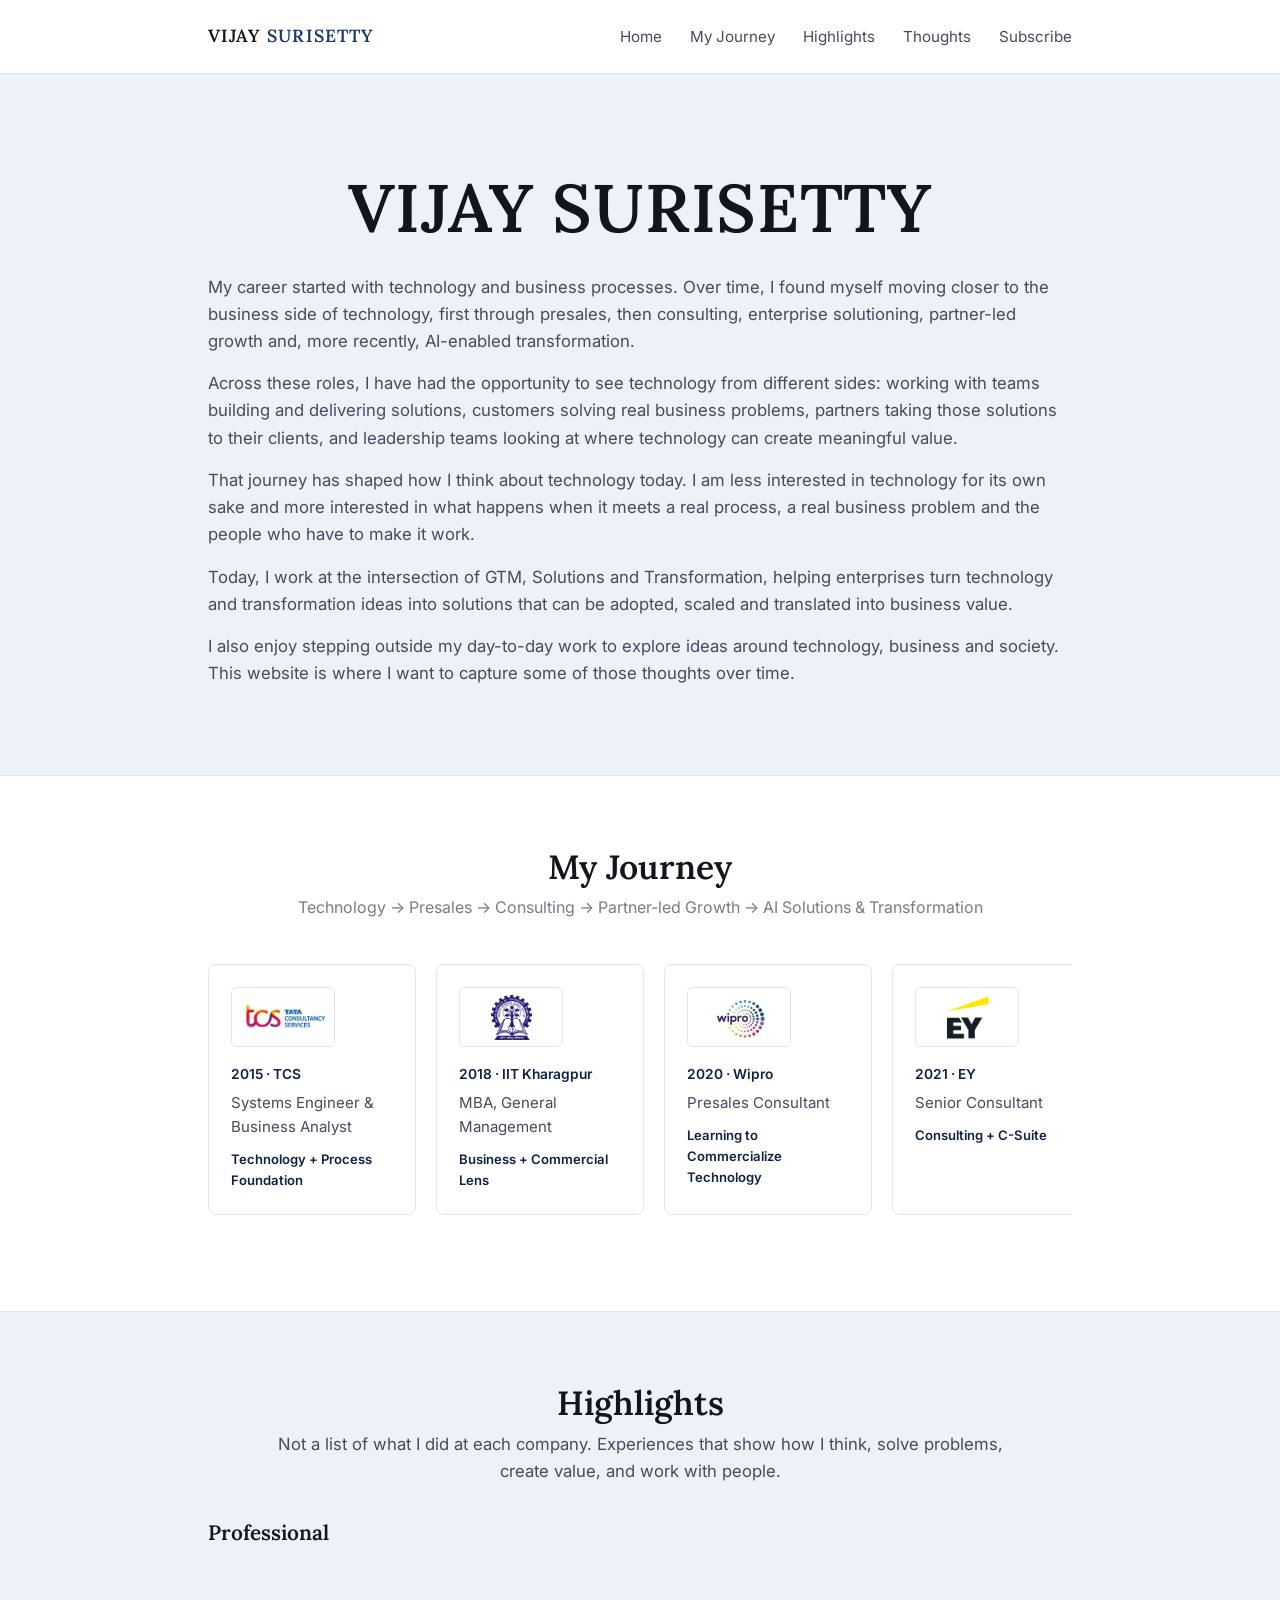
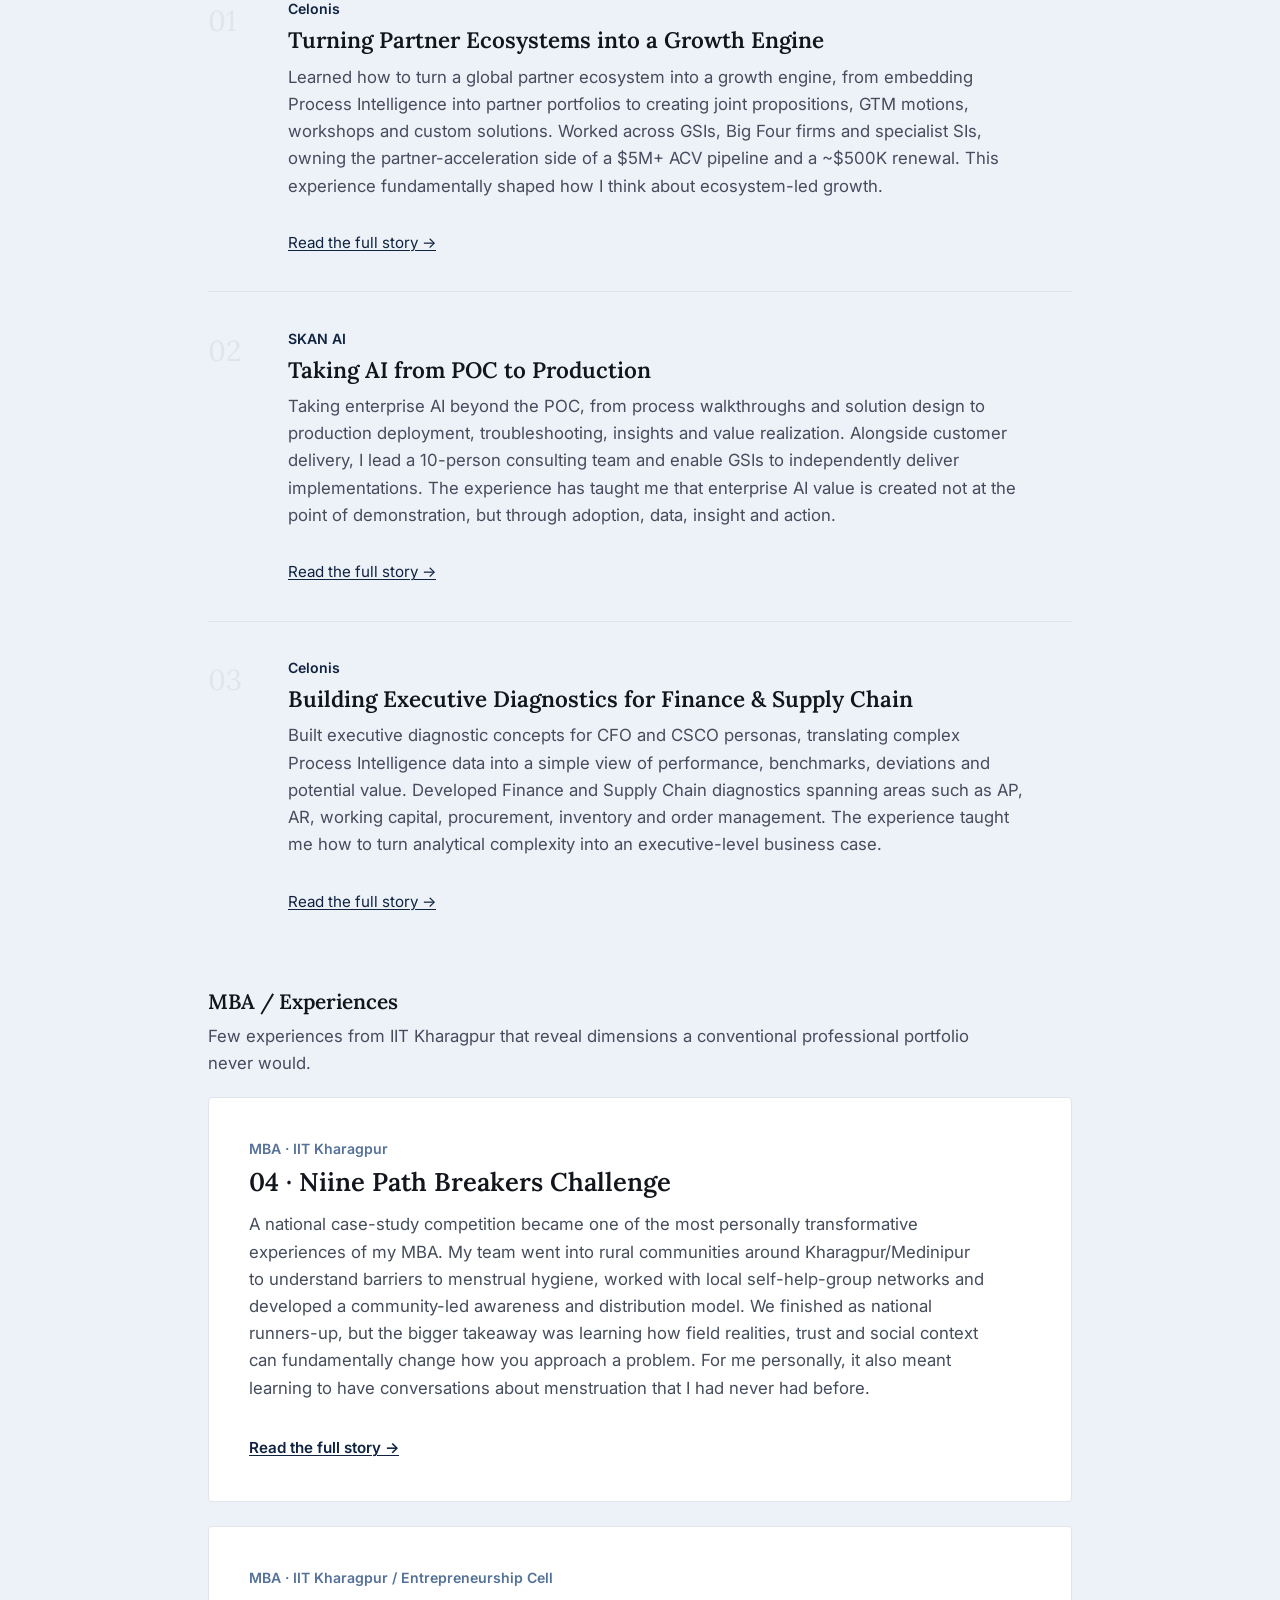
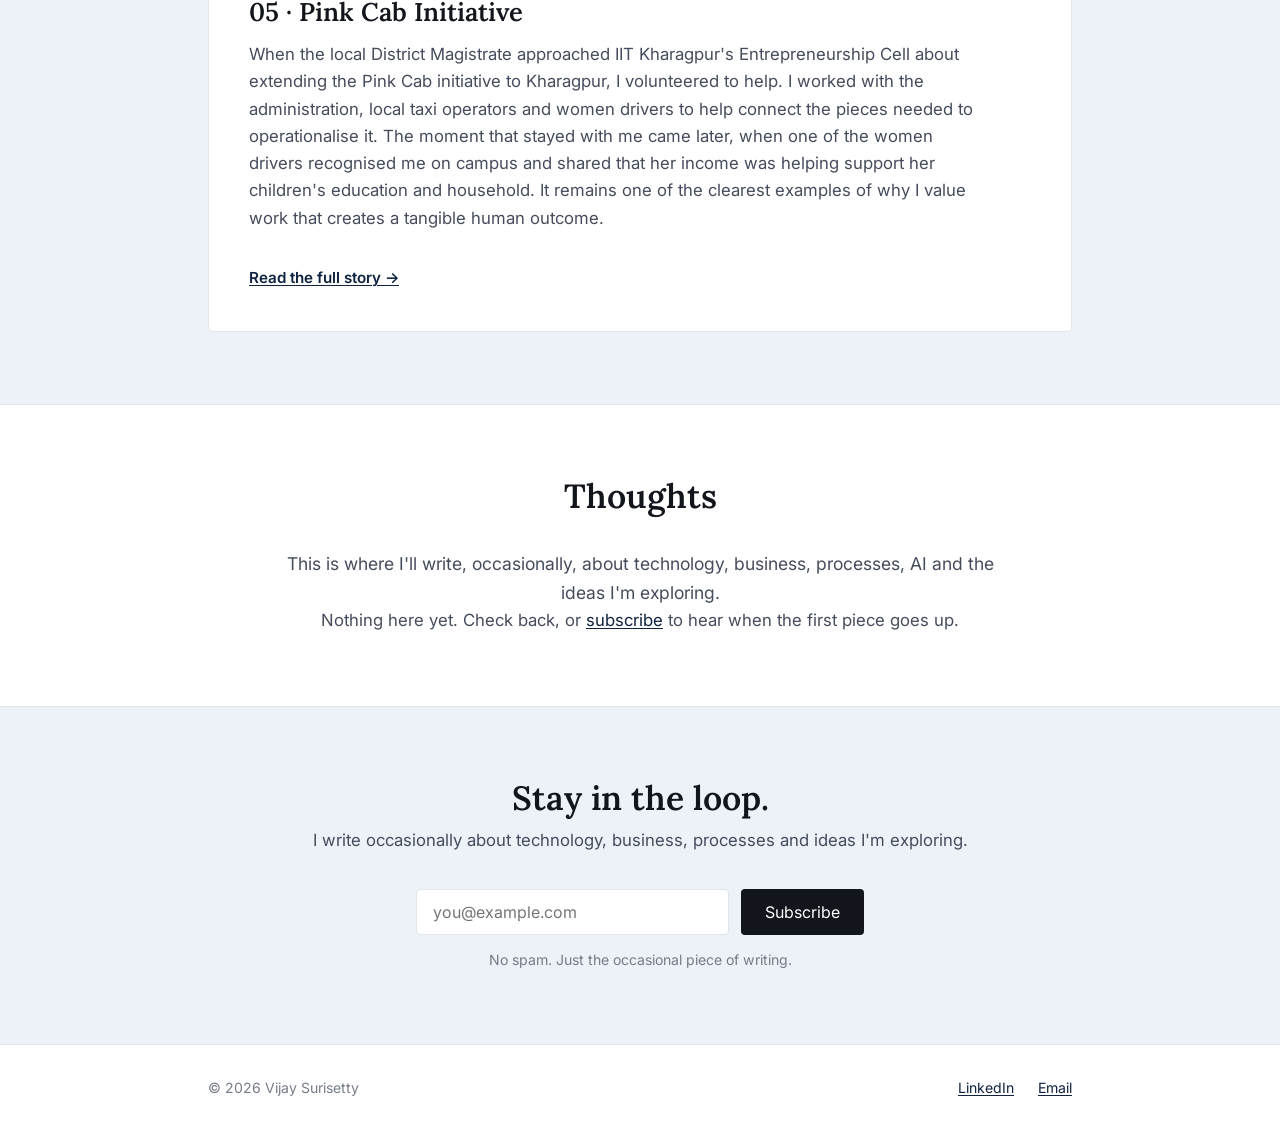
==== commit b9734366: "Add files via upload" ====
--- a/index.html
+++ b/index.html
@@ -19,7 +19,7 @@
     <ul class="nav-links">
       <li><a href="#top">Home</a></li>
       <li><a href="#journey">My Journey</a></li>
-      <li><a href="#work">Work I'm Proud Of</a></li>
+      <li><a href="#work">Highlights</a></li>
       <li><a href="#thoughts">Thoughts</a></li>
       <li><a href="#subscribe">Subscribe</a></li>
     </ul>
@@ -68,13 +68,6 @@
 
         <div class="milestone">
           <div class="logo-tile"><img src="assets/logos/wipro.png" alt="Wipro logo"></div>
-          <div class="when">2019 · Wipro</div>
-          <div class="role">Summer Internship, Management Trainee (PPO)</div>
-          <div class="theme">Learning to Commercialize Technology</div>
-        </div>
-
-        <div class="milestone">
-          <div class="logo-tile"><img src="assets/logos/wipro.png" alt="Wipro logo"></div>
           <div class="when">2020 · Wipro</div>
           <div class="role">Presales Consultant</div>
           <div class="theme">Learning to Commercialize Technology</div>
@@ -109,7 +102,7 @@
   <section id="work" class="section-tint">
     <div class="wrap">
       <div class="section-head">
-        <h2>Work I'm Proud Of</h2>
+        <h2>Highlights</h2>
         <p class="sub">Not a list of what I did at each company. Experiences that show how I think, solve problems, create value, and work with people.</p>
       </div>
 
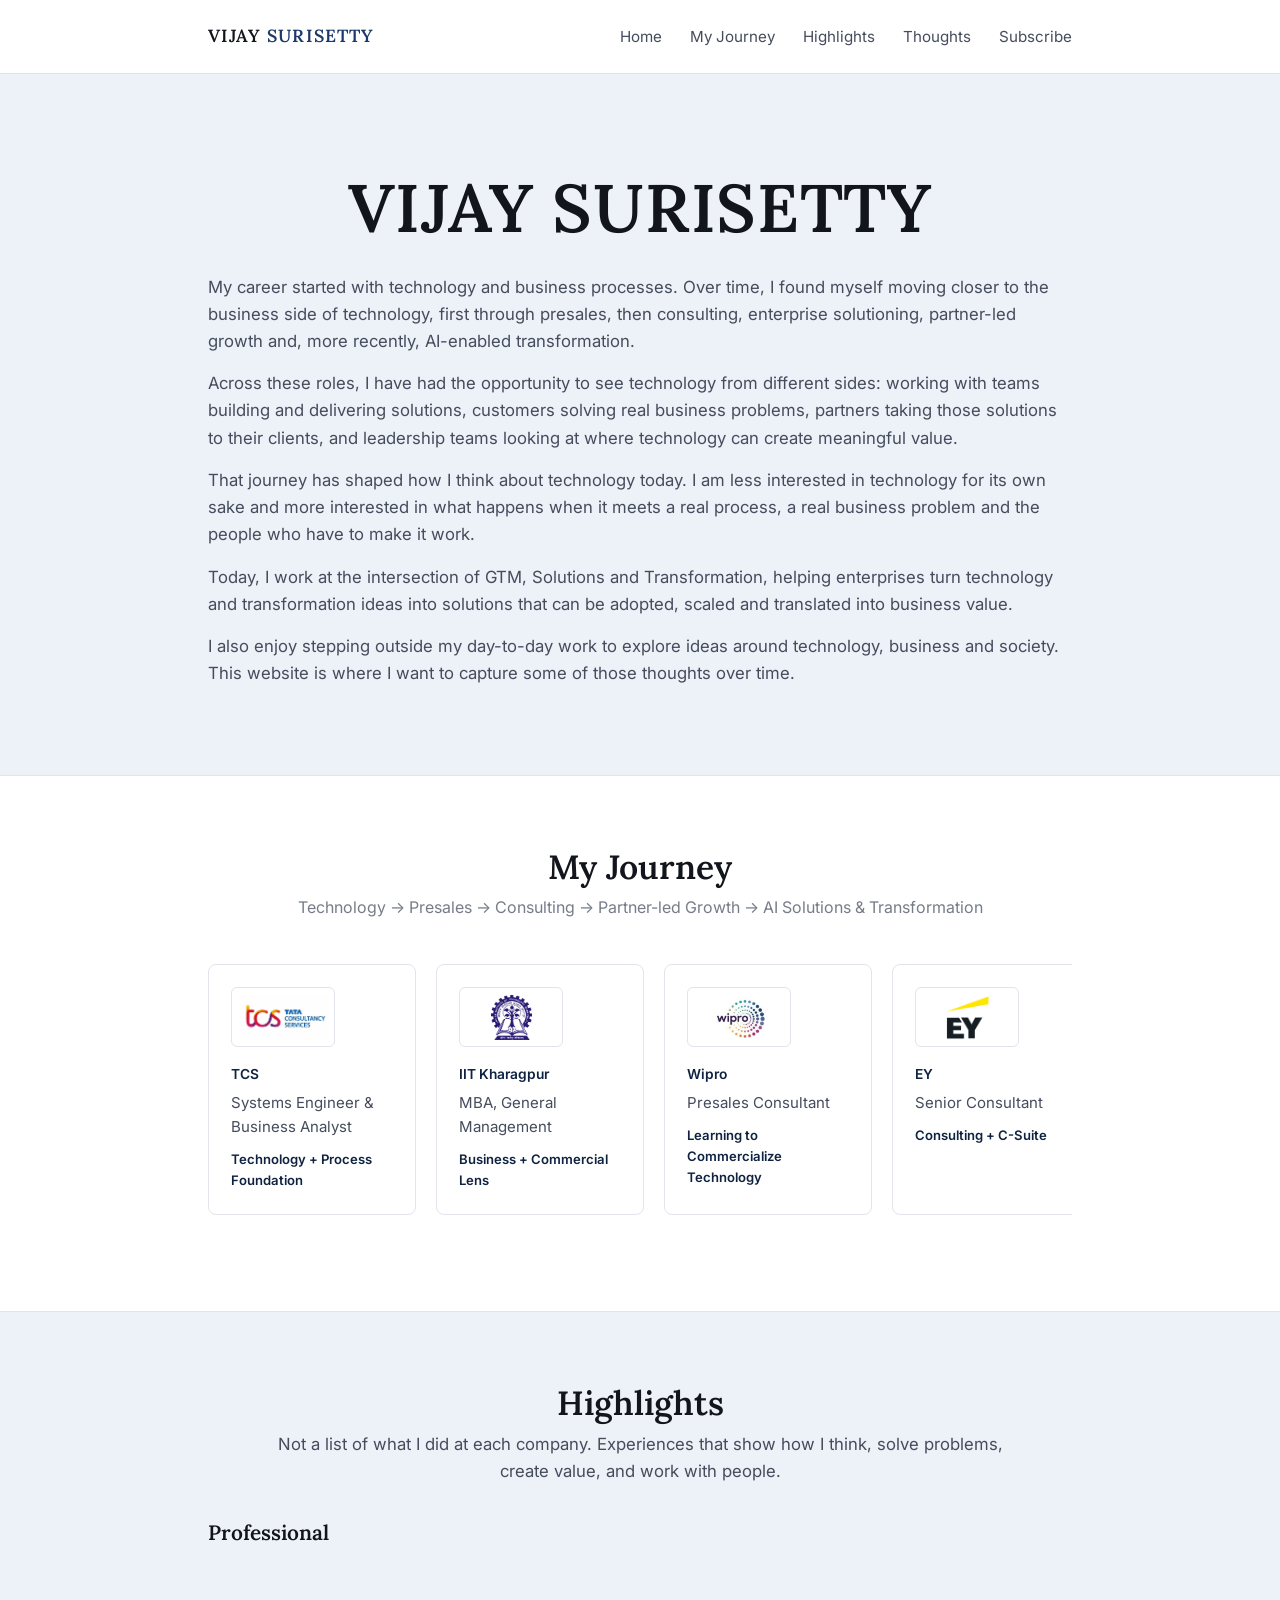
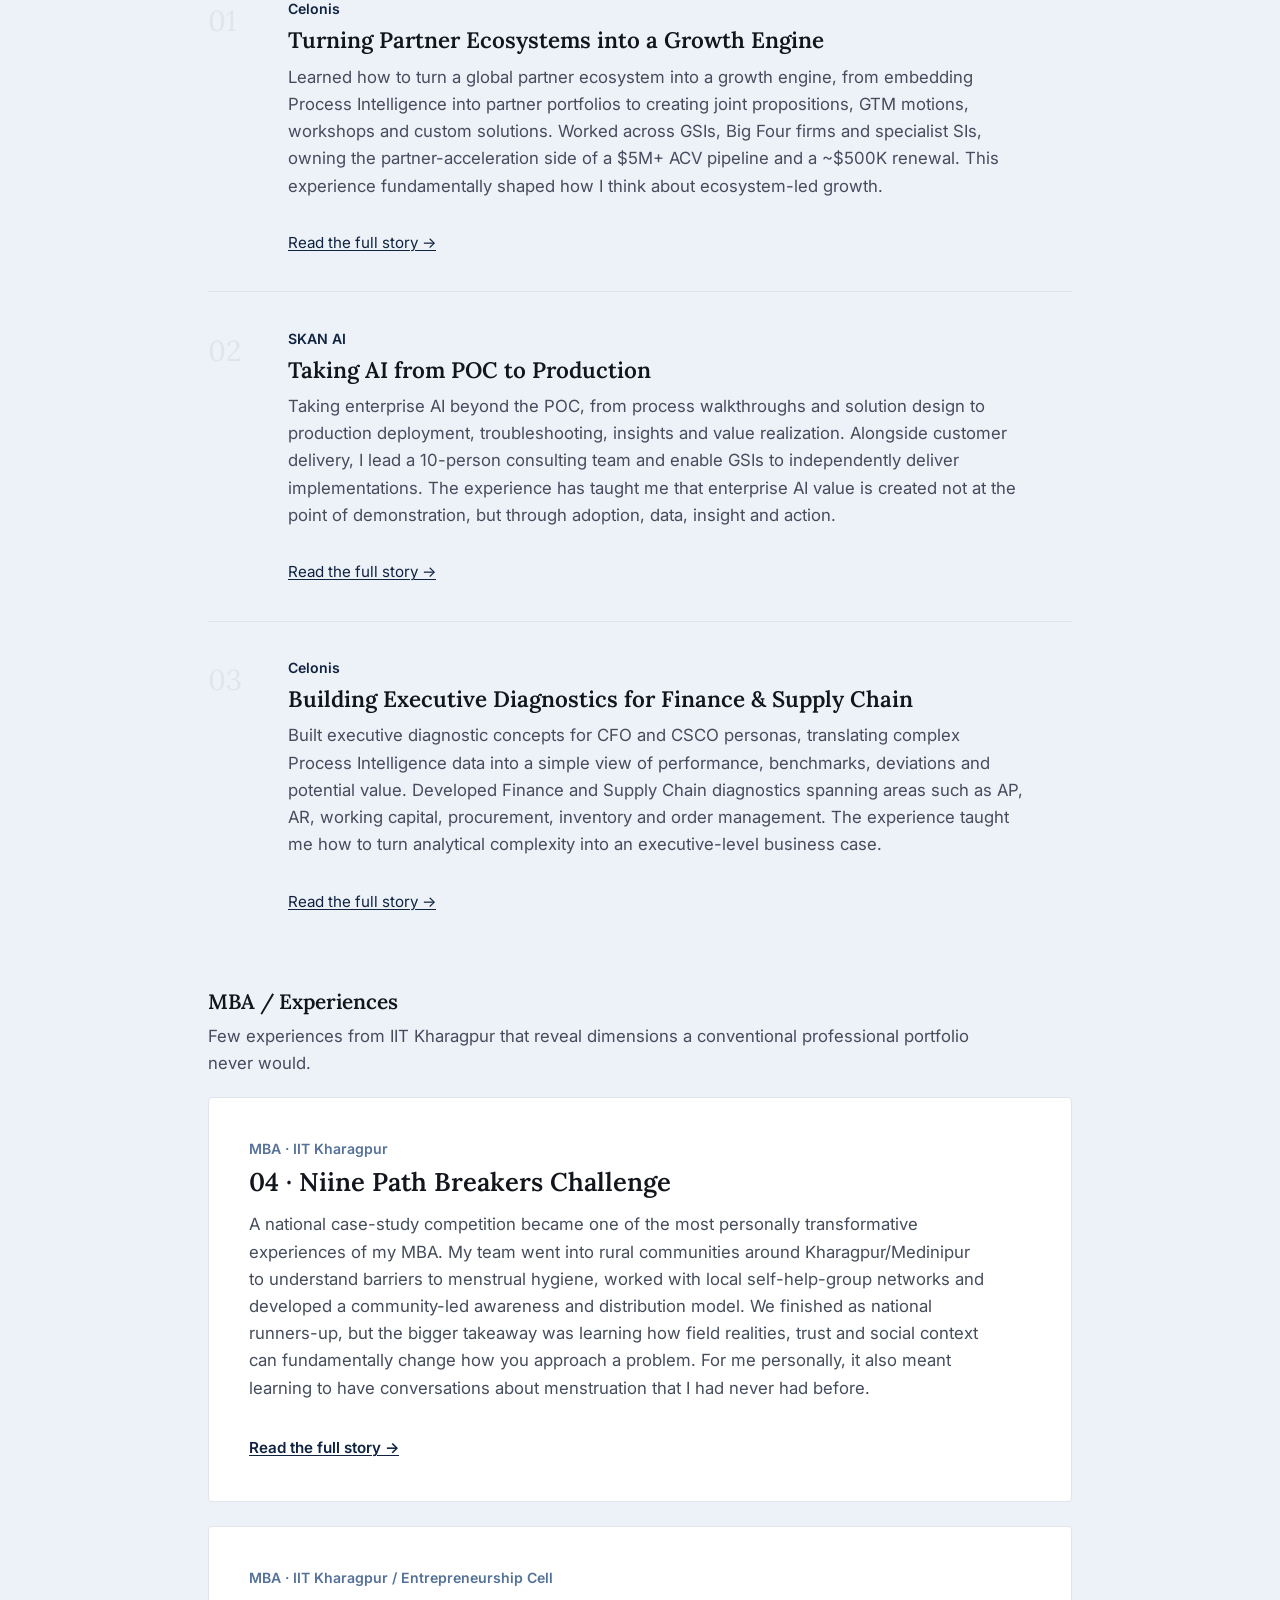
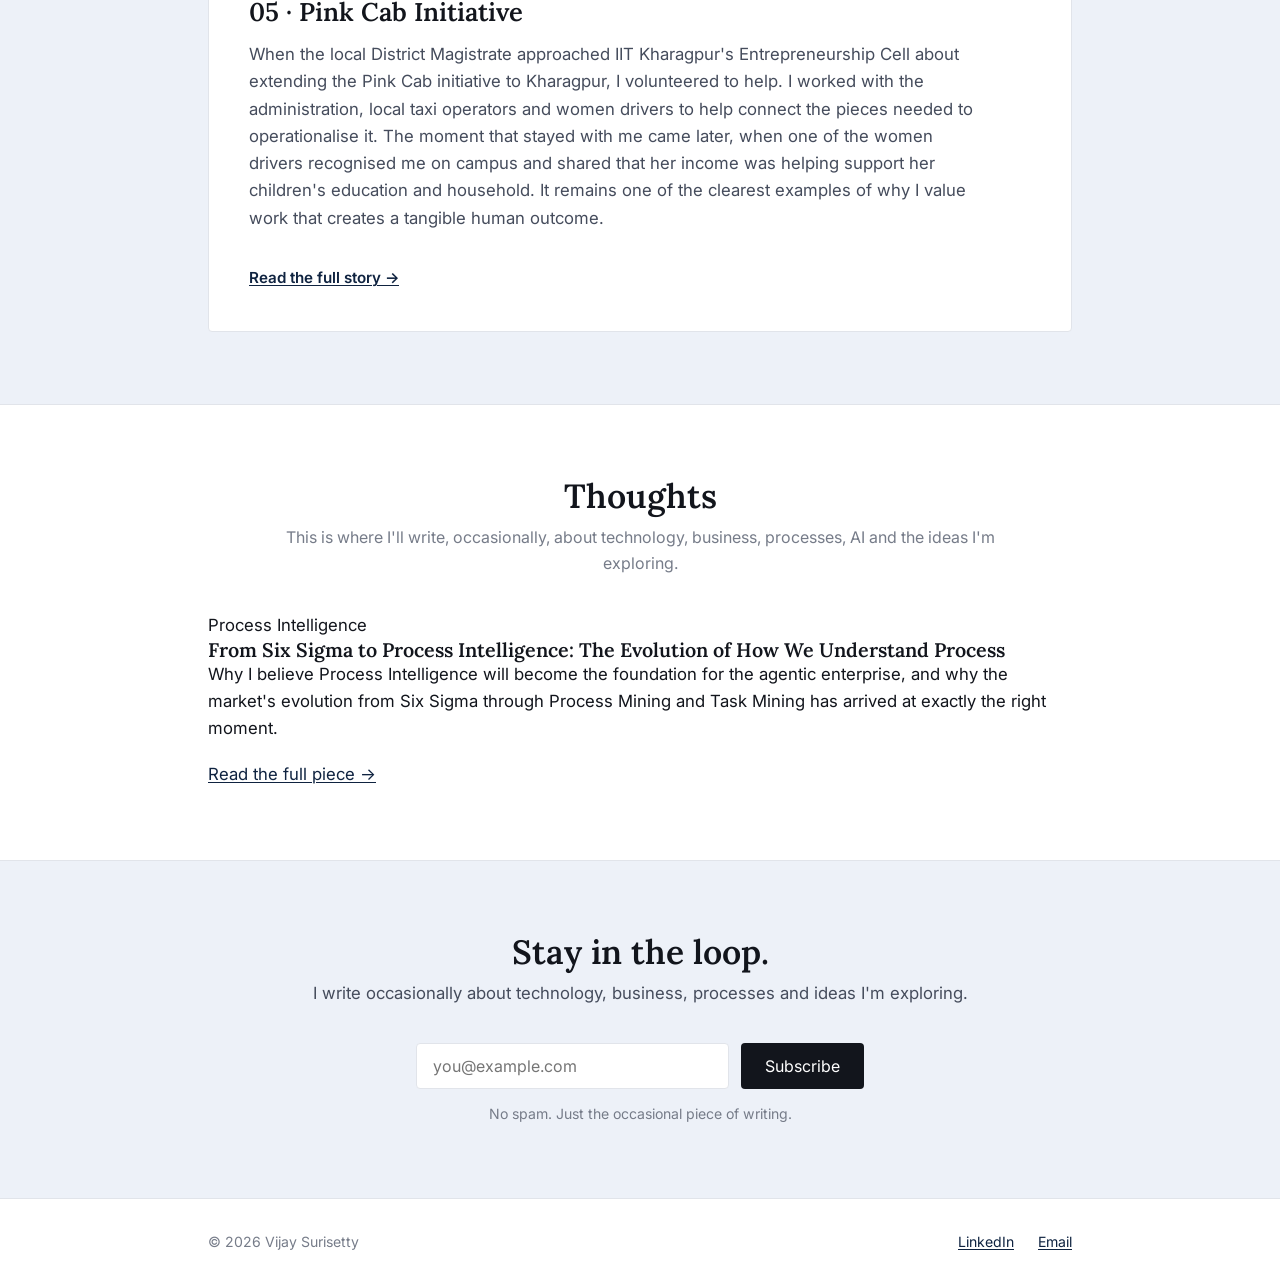
==== commit 8e4bc566: "Update index.html" ====
--- a/index.html
+++ b/index.html
@@ -8,7 +8,7 @@
 <link rel="preconnect" href="https://fonts.googleapis.com">
 <link rel="preconnect" href="https://fonts.gstatic.com" crossorigin>
 <link href="https://fonts.googleapis.com/css2?family=Lora:ital,wght@0,400;0,500;0,600;1,500&family=Inter:wght@400;500;600&display=swap" rel="stylesheet">
-<link rel="stylesheet" href="css/style.css?v=4">
+<link rel="stylesheet" href="css/style.css?v=7">
 </head>
 <body>
 
@@ -54,42 +54,42 @@
 
         <div class="milestone">
           <div class="logo-tile"><img src="assets/logos/tcs.png" alt="TCS logo"></div>
-          <div class="when">2015 · TCS</div>
+          <div class="when">TCS</div>
           <div class="role">Systems Engineer &amp; Business Analyst</div>
           <div class="theme">Technology + Process Foundation</div>
         </div>
 
         <div class="milestone">
           <div class="logo-tile"><img src="assets/logos/iitkgp.png" alt="IIT Kharagpur logo"></div>
-          <div class="when">2018 · IIT Kharagpur</div>
+          <div class="when">IIT Kharagpur</div>
           <div class="role">MBA, General Management</div>
           <div class="theme">Business + Commercial Lens</div>
         </div>
 
         <div class="milestone">
           <div class="logo-tile"><img src="assets/logos/wipro.png" alt="Wipro logo"></div>
-          <div class="when">2020 · Wipro</div>
+          <div class="when">Wipro</div>
           <div class="role">Presales Consultant</div>
           <div class="theme">Learning to Commercialize Technology</div>
         </div>
 
         <div class="milestone">
           <div class="logo-tile"><img src="assets/logos/ey.png" alt="EY logo"></div>
-          <div class="when">2021 · EY</div>
+          <div class="when">EY</div>
           <div class="role">Senior Consultant</div>
           <div class="theme">Consulting + C-Suite</div>
         </div>
 
         <div class="milestone">
           <div class="logo-tile"><img src="assets/logos/celonis.png" alt="Celonis logo"></div>
-          <div class="when">2023 · Celonis</div>
+          <div class="when">Celonis</div>
           <div class="role">Senior Solution Manager</div>
           <div class="theme">Partner-led Growth + Ecosystem Strategy</div>
         </div>
 
         <div class="milestone">
           <div class="logo-tile"><img src="assets/logos/skan.png" alt="SKAN AI logo"></div>
-          <div class="when">2025 · SKAN AI</div>
+          <div class="when">SKAN AI</div>
           <div class="role">Manager, AI Solutions</div>
           <div class="theme">Enterprise Deployment + Leadership</div>
         </div>
@@ -170,10 +170,15 @@
     <div class="wrap">
       <div class="section-head">
         <h2>Thoughts</h2>
-      </div>
-      <div class="thoughts-empty measure">
-        <p class="hero-lede" style="font-size: 1.1rem; max-width: none;">This is where I'll write, occasionally, about technology, business, processes, AI and the ideas I'm exploring.</p>
-        <p>Nothing here yet. Check back, or <a href="https://vijaysurisetty.in/#subscribe">subscribe</a> to hear when the first piece goes up.</p>
+        <p class="tagline">This is where I'll write, occasionally, about technology, business, processes, AI and the ideas I'm exploring.</p>
+      </div>
+      <div class="thought-list">
+        <div class="thought-card">
+          <div class="date">Process Intelligence</div>
+          <h3>From Six Sigma to Process Intelligence: The Evolution of How We Understand Process</h3>
+          <p>Why I believe Process Intelligence will become the foundation for the agentic enterprise, and why the market's evolution from Six Sigma through Process Mining and Task Mining has arrived at exactly the right moment.</p>
+          <a class="read-more" href="thoughts/process-intelligence-agentic-enterprise.html">Read the full piece →</a>
+        </div>
       </div>
     </div>
   </section>
@@ -187,7 +192,7 @@
       </div>
 
       <!-- Placeholder form: needs a real backend (Formspree / Buttondown) to collect emails on a static site. -->
-      <form class="subscribe-form" action="#" method="post">
+      <form class="subscribe-form" action="https://buttondown.com/api/emails/embed-subscribe/vijaybsurisetty" method="post" target="popupwindow" onsubmit="window.open('https://buttondown.com/api/emails/embed-subscribe/vijaybsurisetty', 'popupwindow')">
         <input type="email" name="email" placeholder="you@example.com" required aria-label="Email address">
         <button type="submit">Subscribe</button>
       </form>
@@ -207,7 +212,7 @@
   </div>
 </footer>
 
-<script src="js/main.js?v=4"></script>
+<script src="js/main.js?v=7"></script>
 <script>document.getElementById("year").textContent = new Date().getFullYear();</script>
 </body>
 </html>
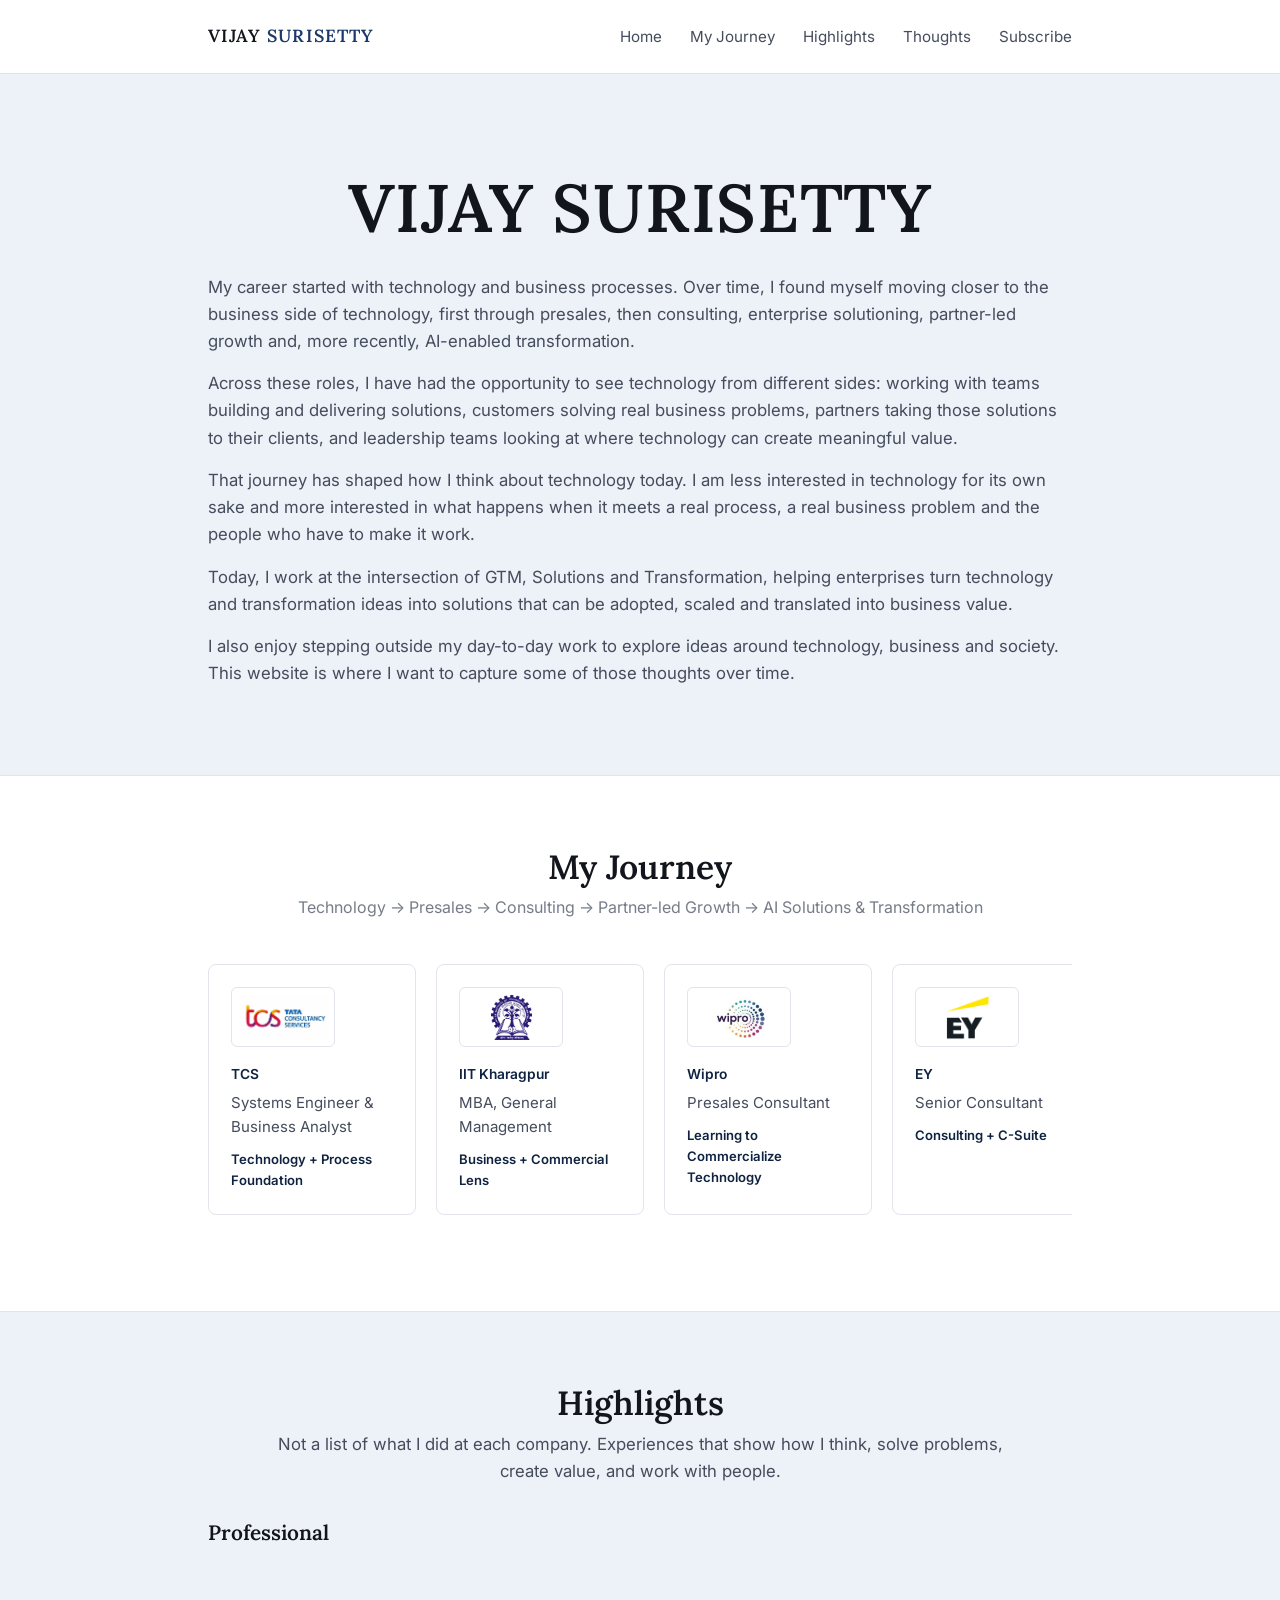
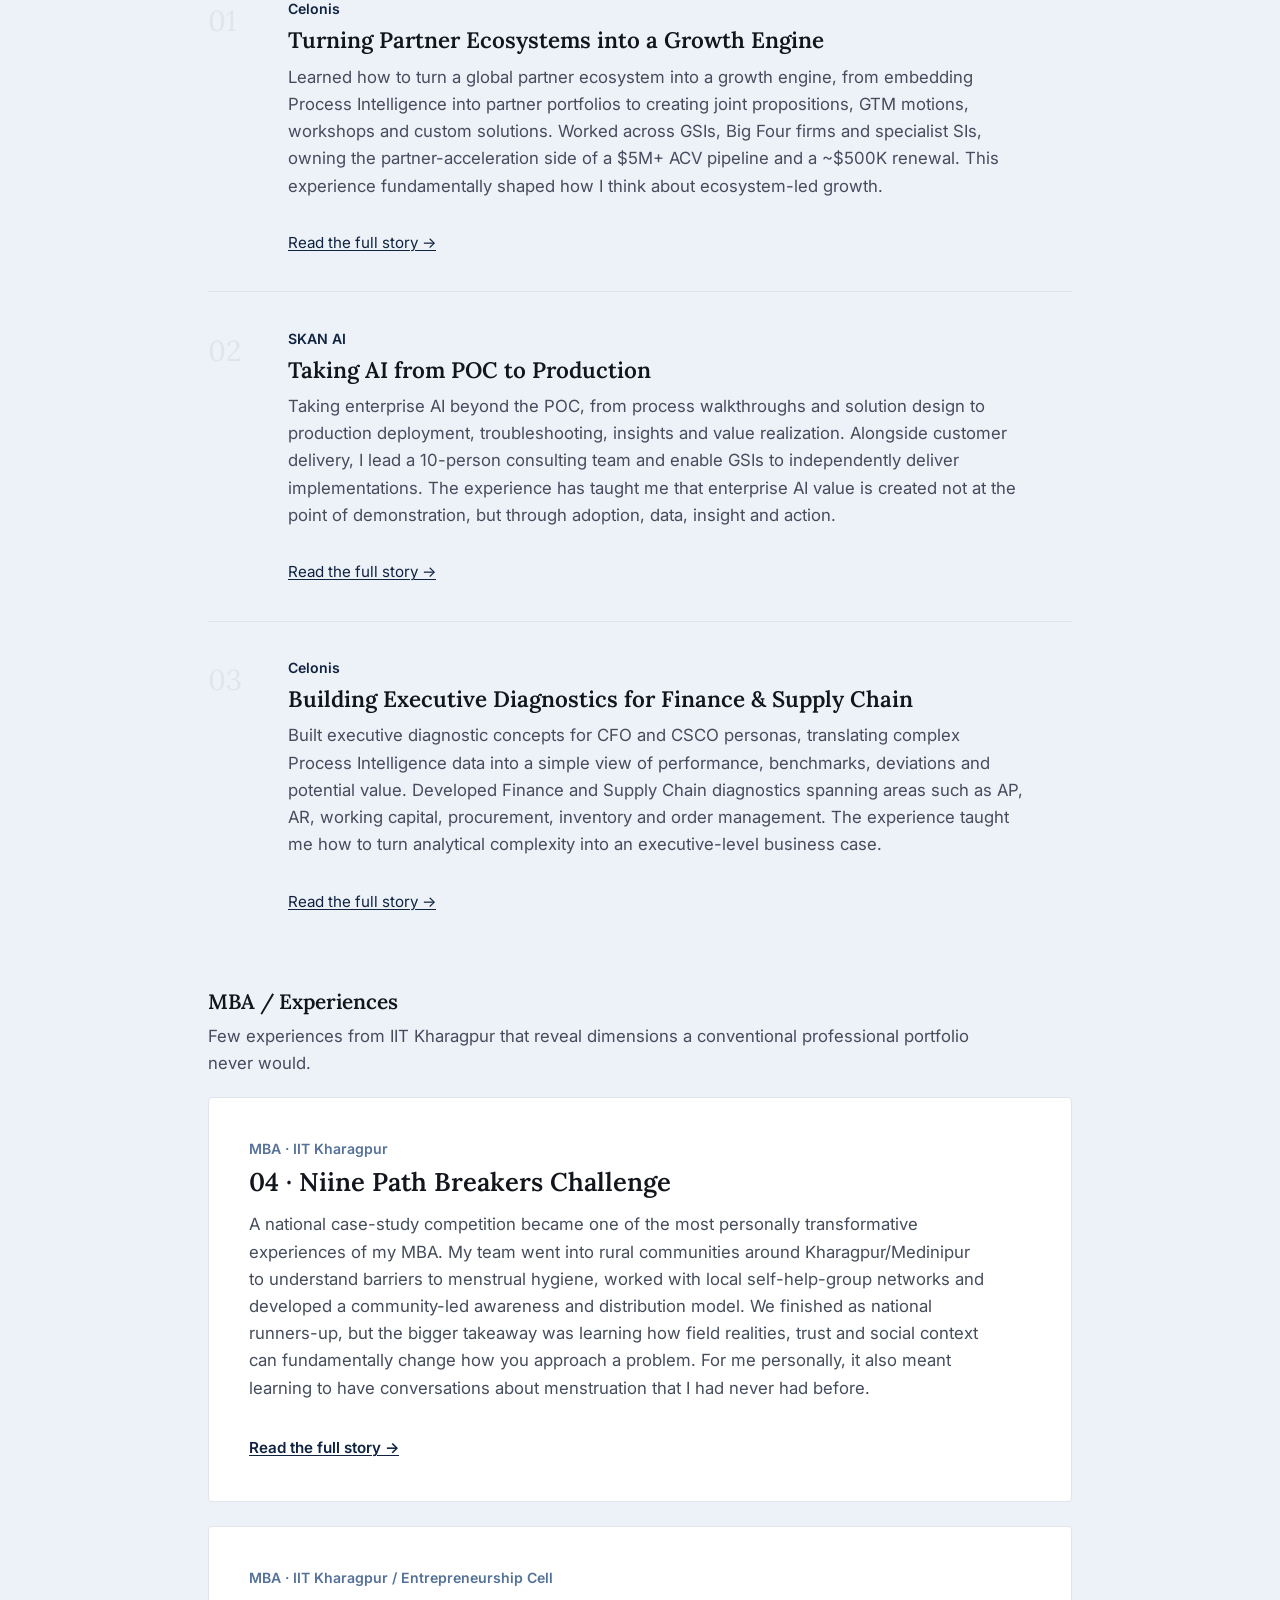
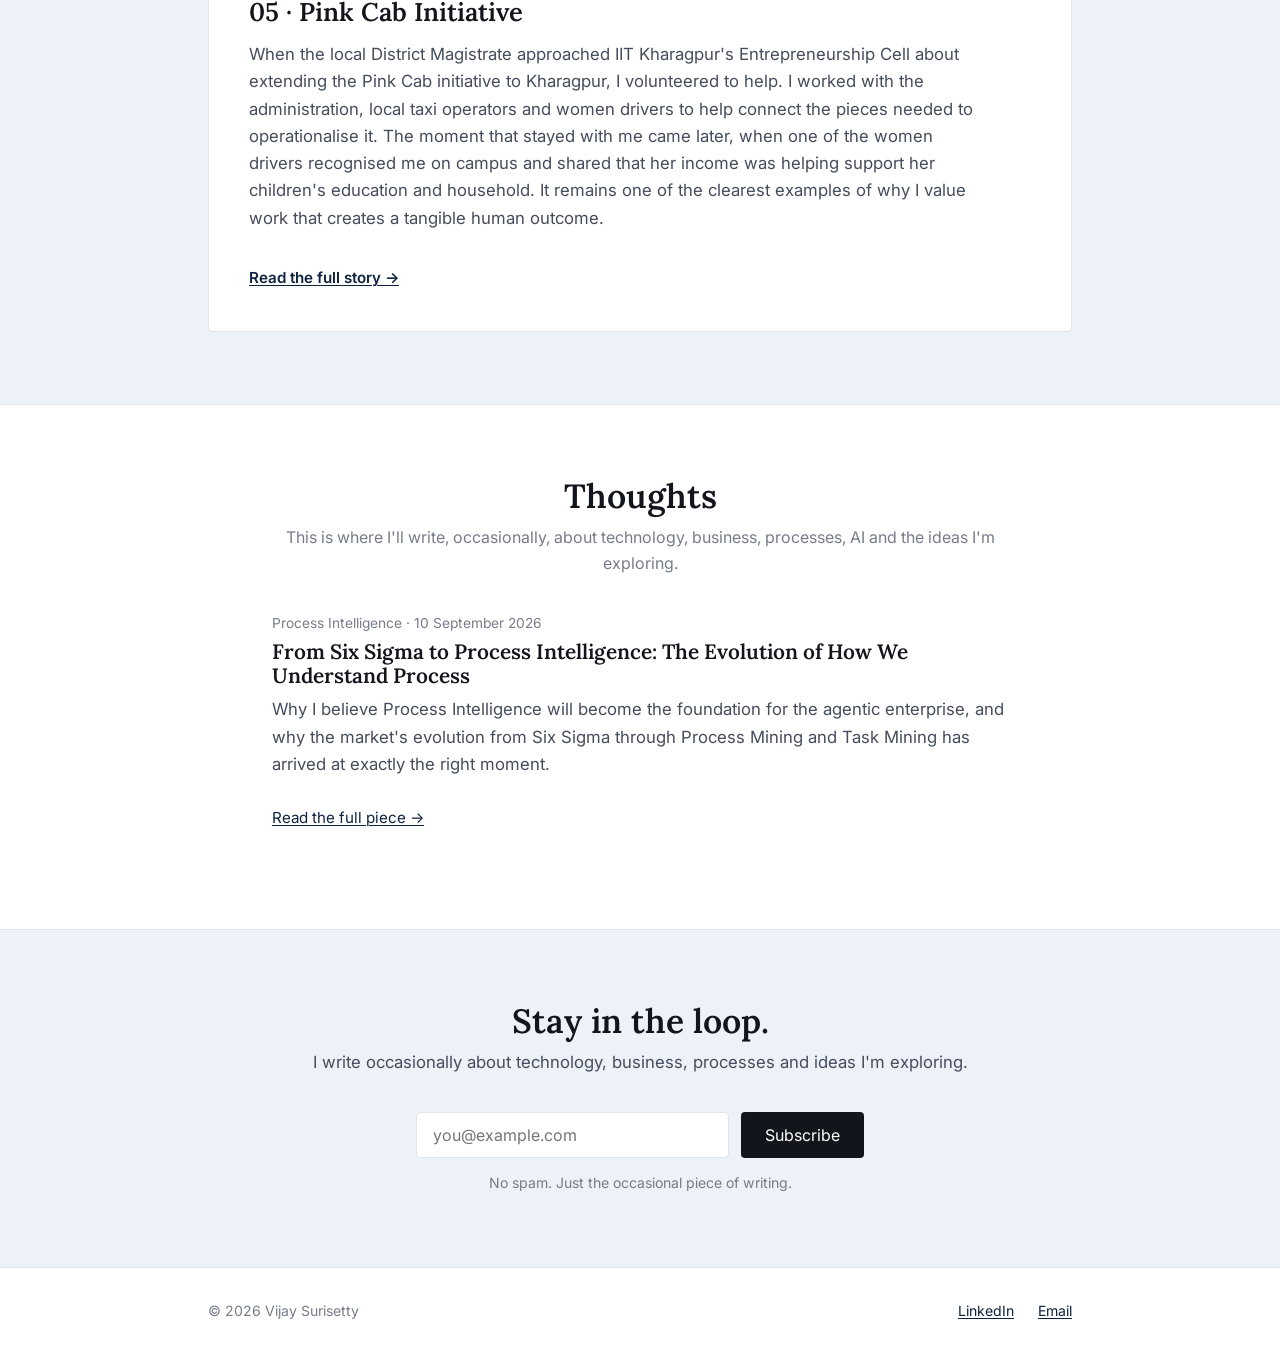
==== commit 289076b8: "Add files via upload" ====
--- a/index.html
+++ b/index.html
@@ -174,7 +174,7 @@
       </div>
       <div class="thought-list">
         <div class="thought-card">
-          <div class="date">Process Intelligence</div>
+          <div class="date">Process Intelligence · 10 September 2026</div>
           <h3>From Six Sigma to Process Intelligence: The Evolution of How We Understand Process</h3>
           <p>Why I believe Process Intelligence will become the foundation for the agentic enterprise, and why the market's evolution from Six Sigma through Process Mining and Task Mining has arrived at exactly the right moment.</p>
           <a class="read-more" href="thoughts/process-intelligence-agentic-enterprise.html">Read the full piece →</a>
--- a/css/style.css
+++ b/css/style.css
@@ -239,6 +239,14 @@
 .thoughts-empty { color: var(--ink-soft); margin: 0 auto; text-align: center; }
 .thoughts-empty .measure { margin: 0 auto 1.2rem; }
 
+.thought-list { text-align: left; max-width: var(--measure); margin: 0 auto; }
+.thought-card { padding: 1.6rem 0; border-top: 1px solid var(--line); }
+.thought-card:first-child { border-top: none; padding-top: 0; }
+.thought-card .date { font-size: 0.86rem; color: var(--muted); margin-bottom: 0.4rem; }
+.thought-card h3 { font-size: 1.3rem; margin-bottom: 0.6rem; }
+.thought-card p { color: var(--ink-soft); }
+.thought-card .read-more { display: inline-block; margin-top: 0.6rem; font-size: 0.95rem; }
+
 .subscribe-form { display: flex; gap: 0.75rem; margin: 1.75rem auto 0; max-width: 28rem; flex-wrap: wrap; justify-content: center; }
 .subscribe-form input[type="email"] {
   flex: 1 1 14rem; padding: 0.75rem 1rem; border: 1px solid var(--line); border-radius: 4px;
